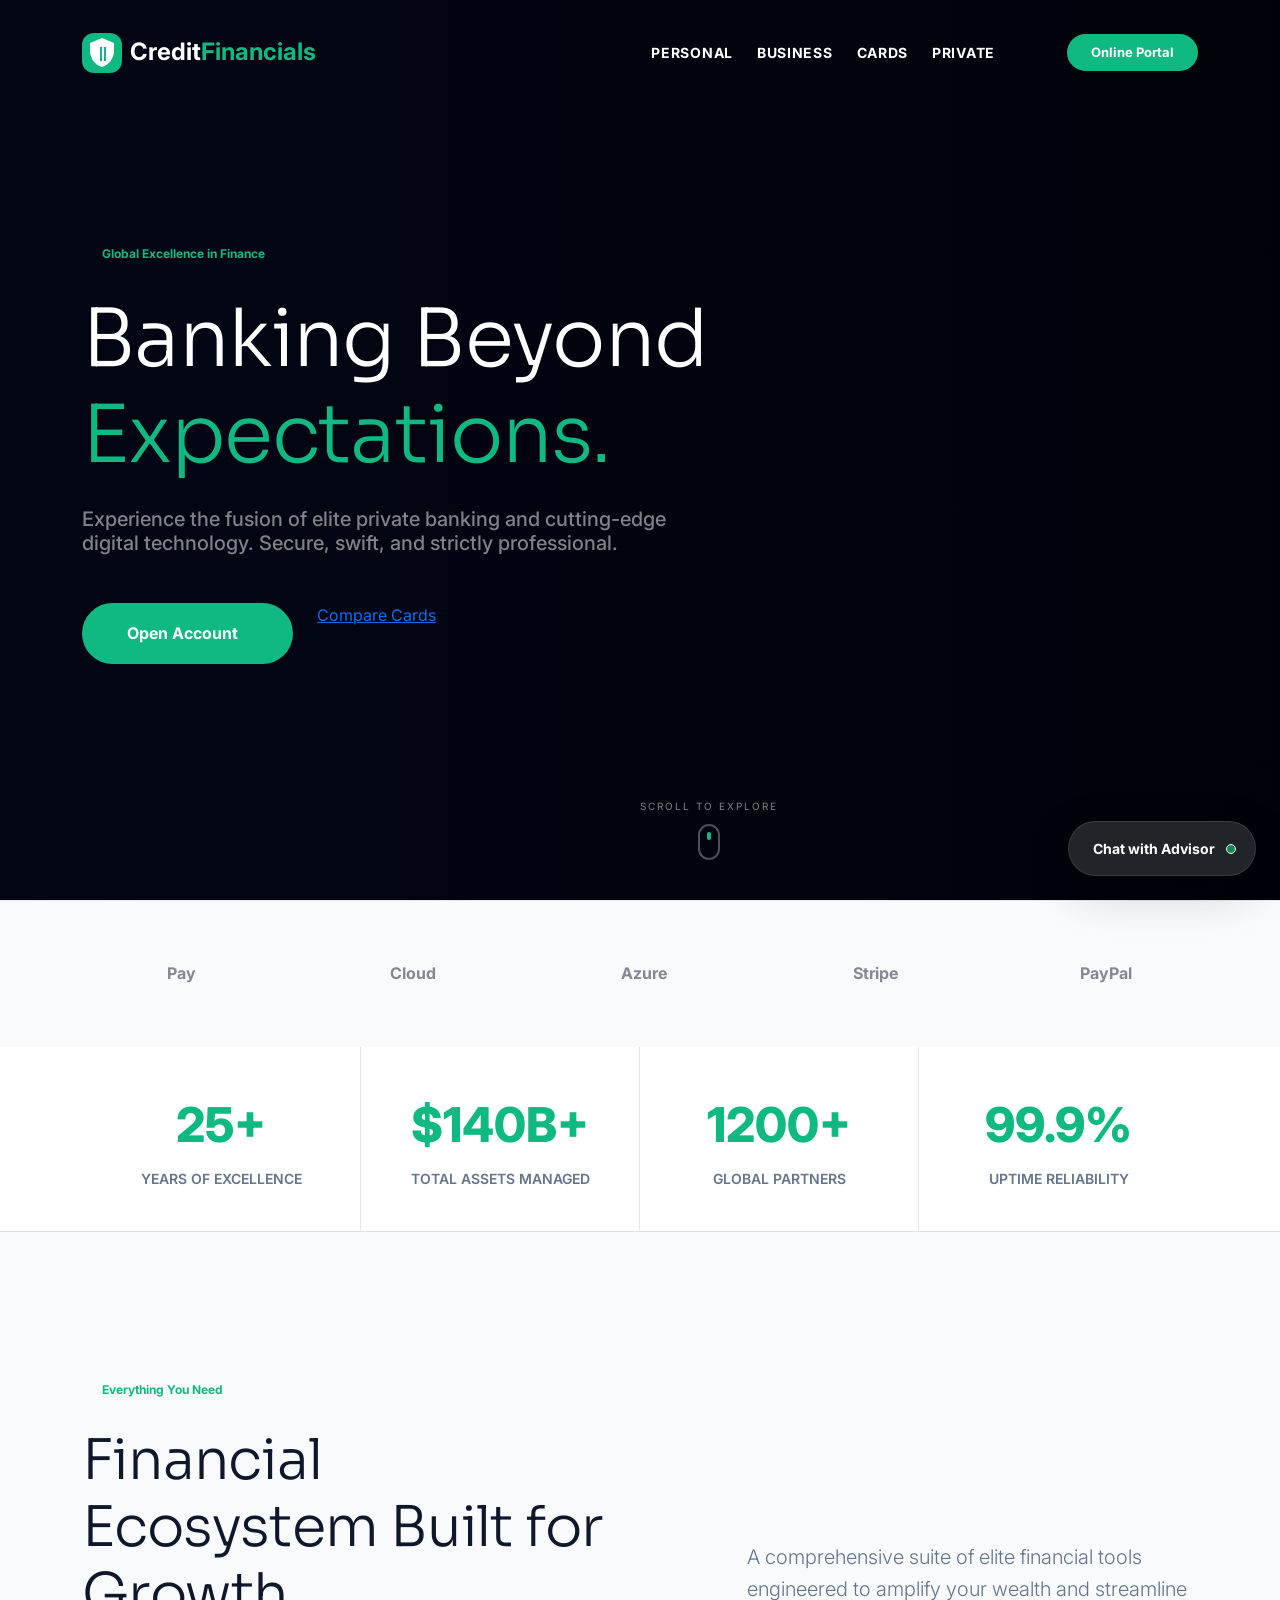
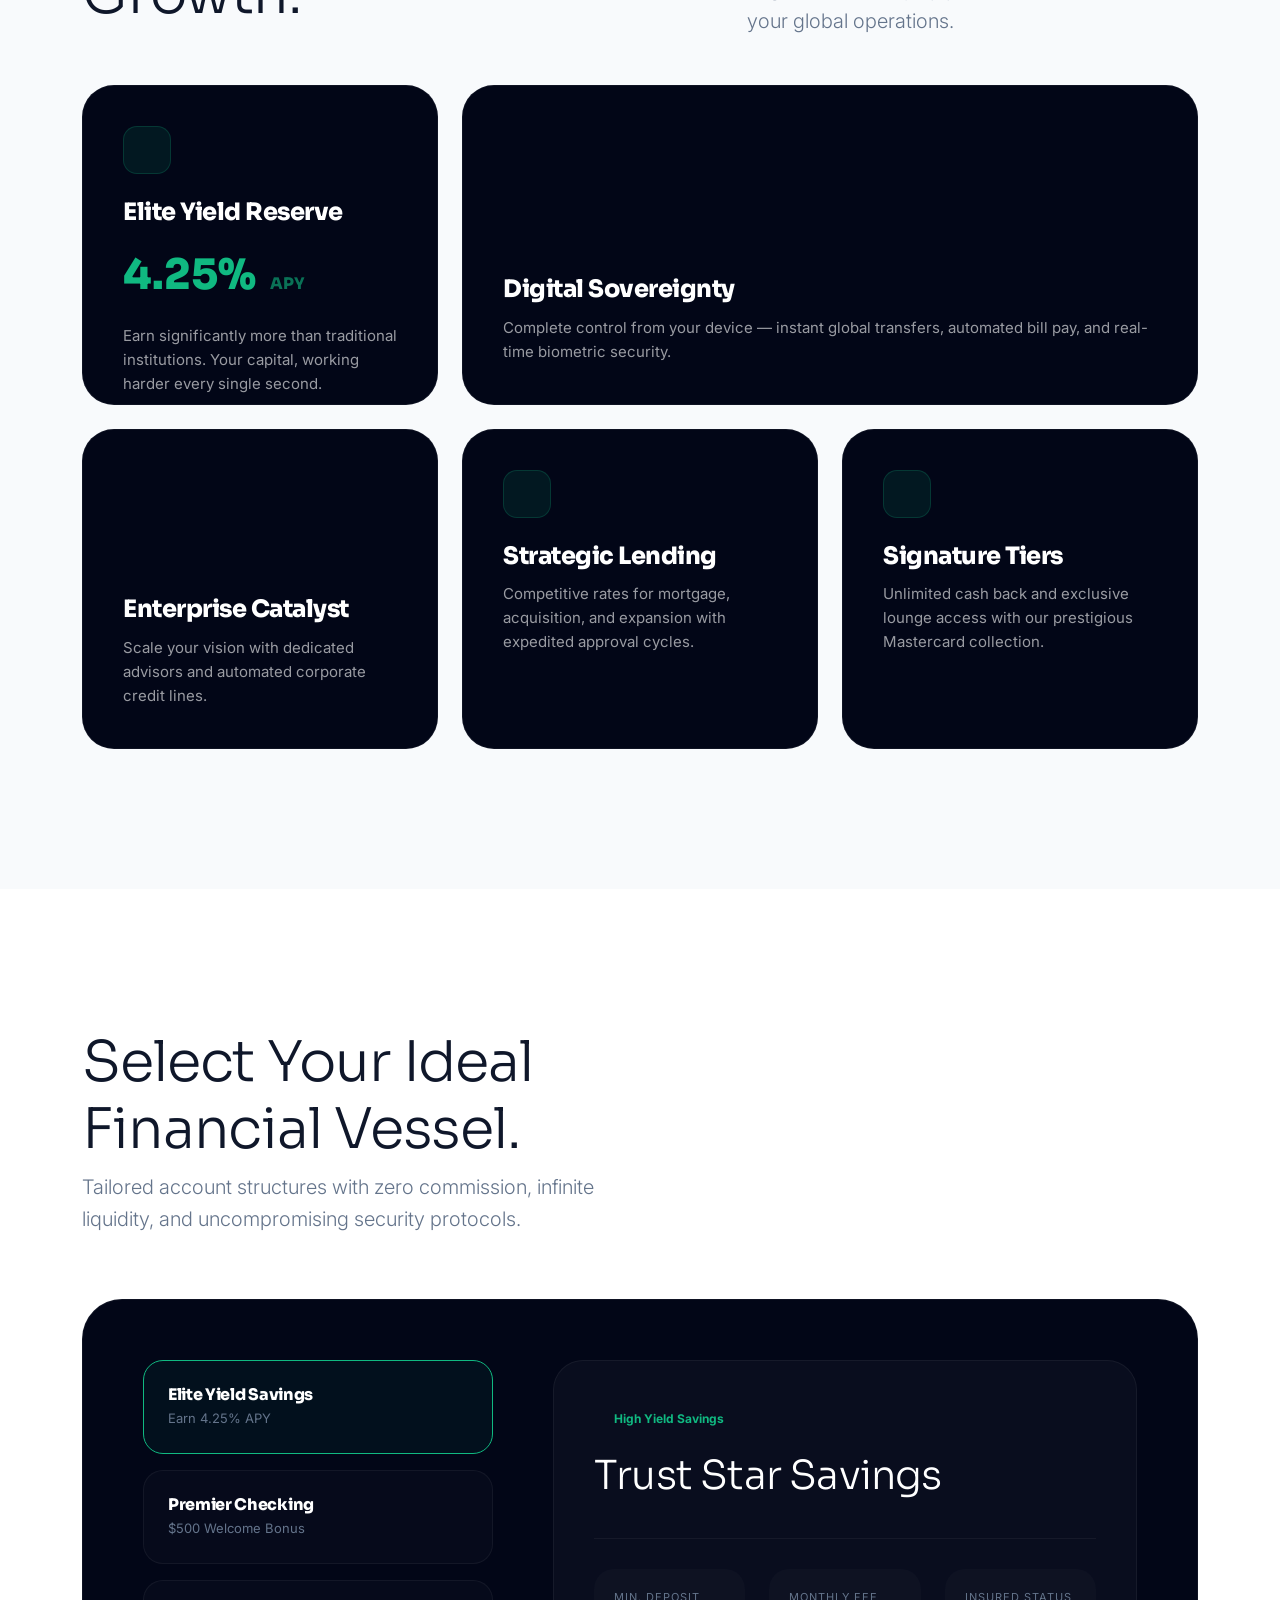
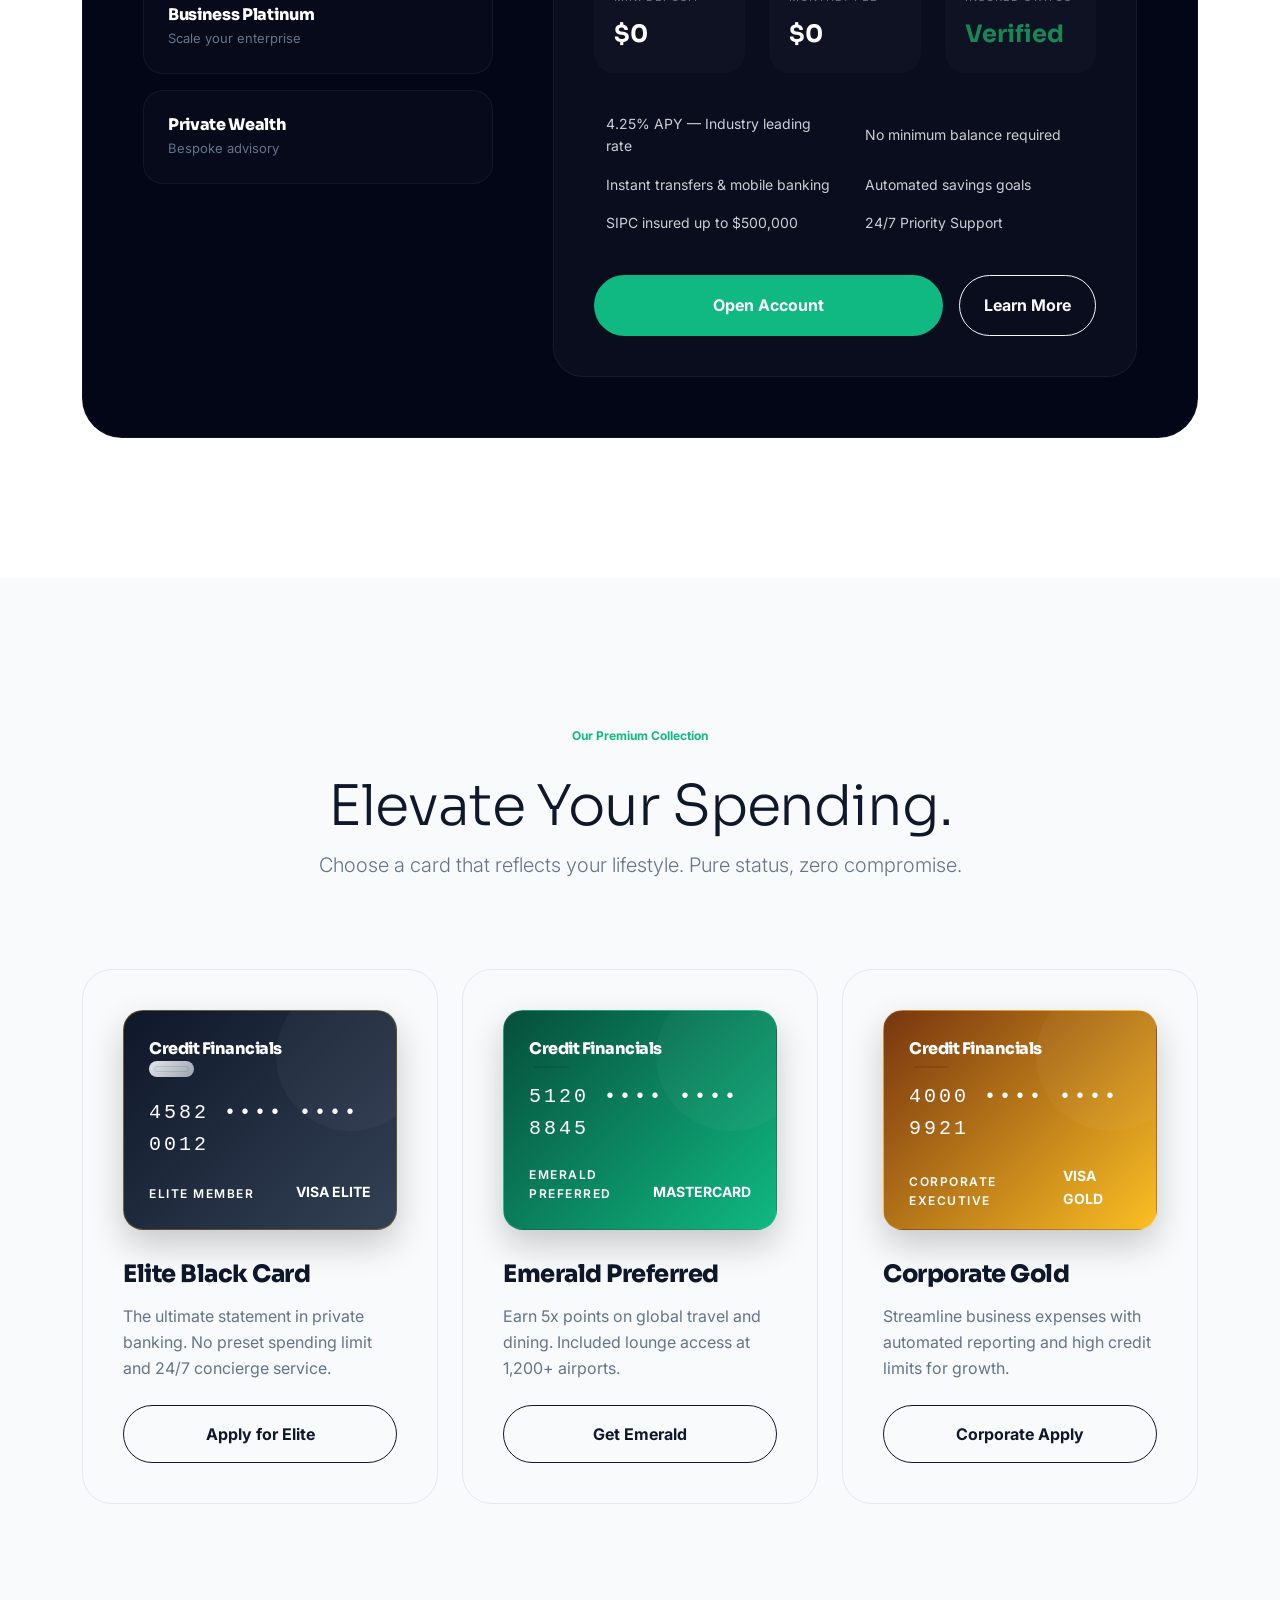
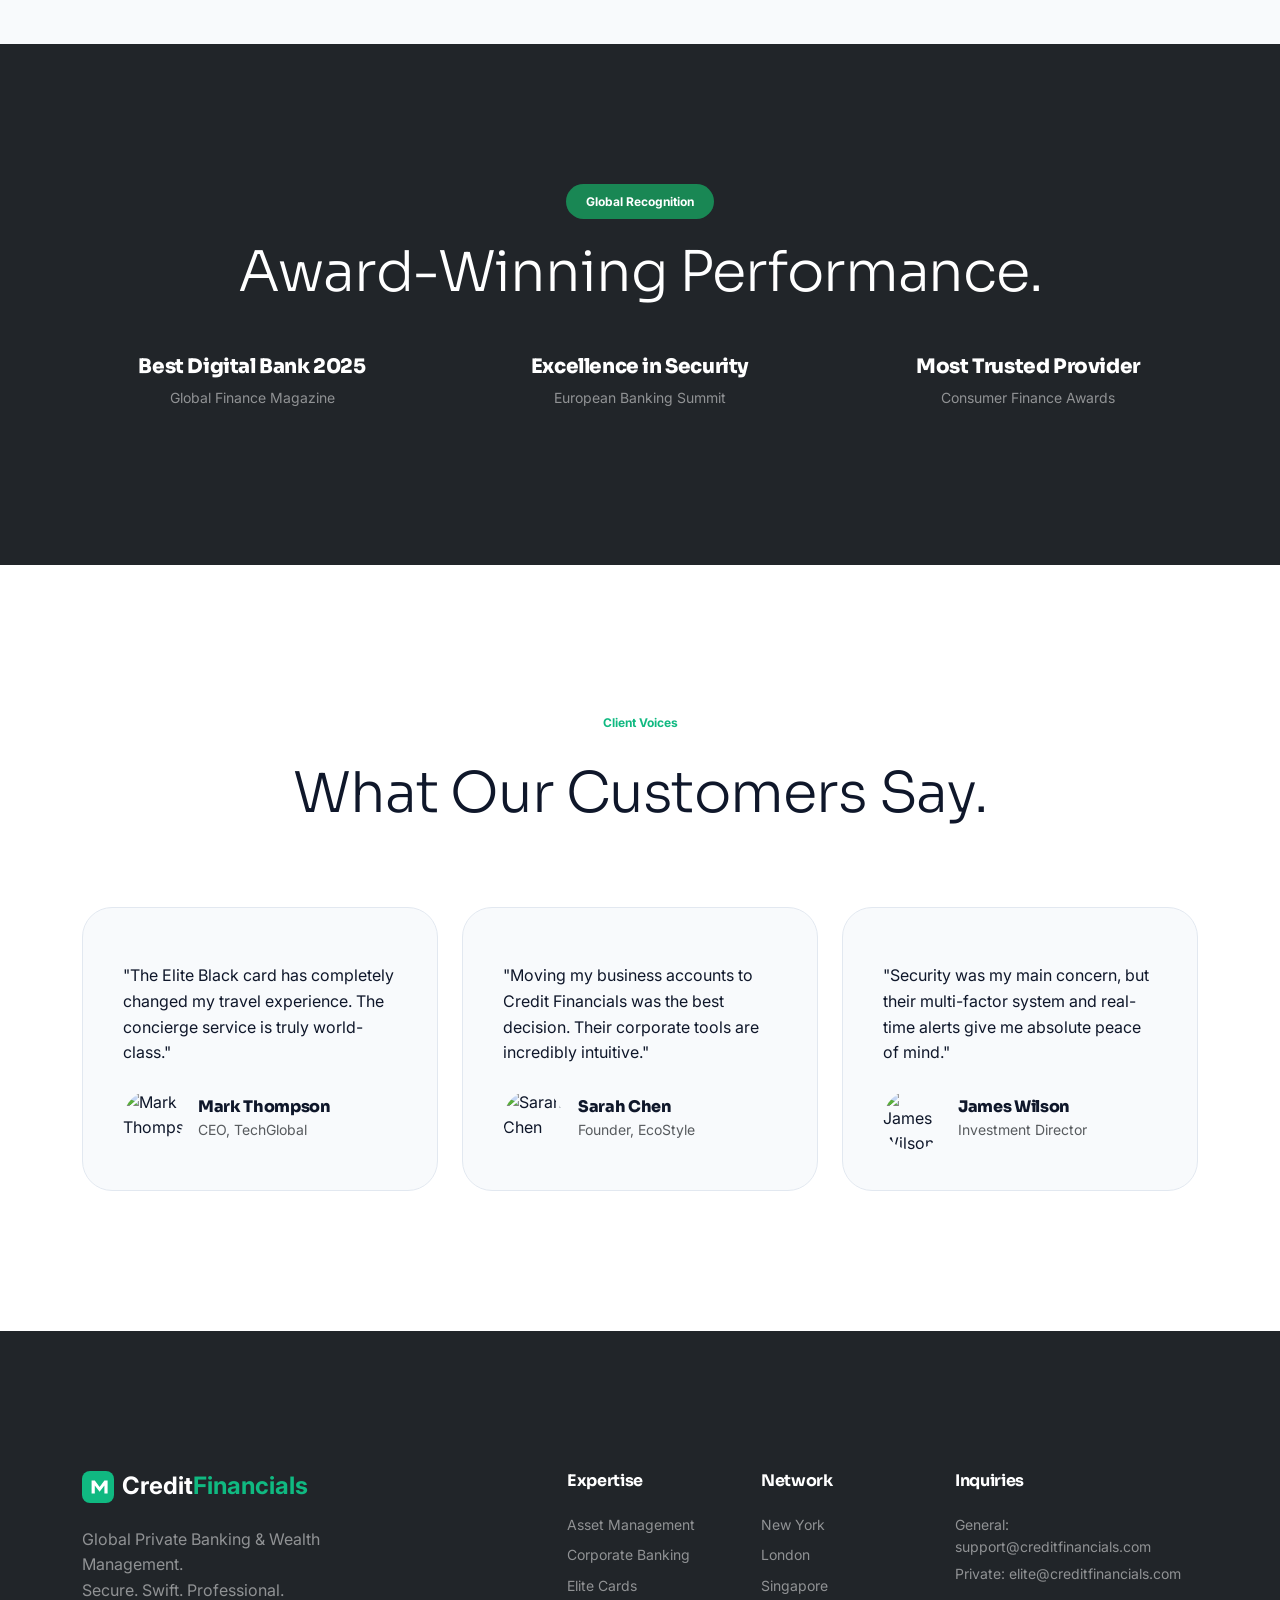
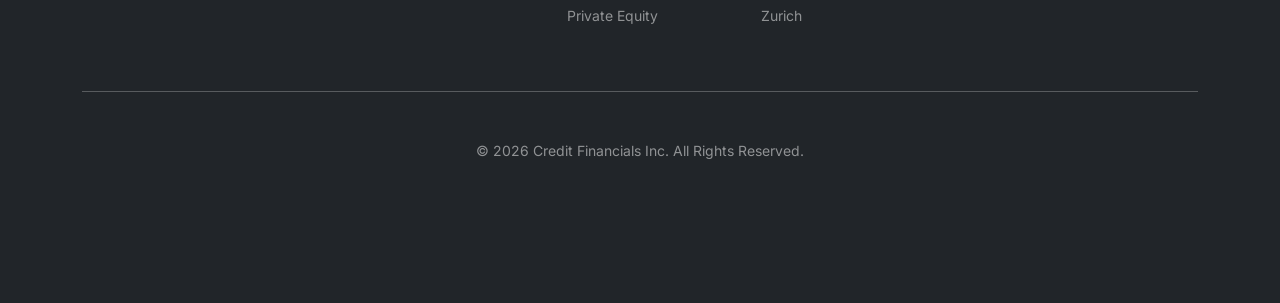
==== index.html @ 0df4f0b5 "Fix dark mode UI issues and update Firebase configuration" ====
<!DOCTYPE html>
<html lang="en">
<head>
  <meta charset="utf-8">
  <title>Credit Financials — Premium Global Banking</title>
  <meta name="viewport" content="width=device-width, initial-scale=1.0, maximum-scale=1.0, user-scalable=0">
  <link rel="icon" href="https://cdn-icons-png.flaticon.com/512/2830/2830284.png" type="image/x-icon">
  
  <!-- Modern Prestigious Fonts -->
  <link href="https://fonts.googleapis.com/css2?family=Inter:wght@300;400;500;600;700;800&family=Sora:wght@400;600;700;800&display=swap" rel="stylesheet">

  <link href="https://cdn.jsdelivr.net/npm/bootstrap@5.3.3/dist/css/bootstrap.min.css" rel="stylesheet">
  <link href="https://cdnjs.cloudflare.com/ajax/libs/animate.css/4.1.1/animate.min.css" rel="stylesheet">
  <link href="https://cdnjs.cloudflare.com/ajax/libs/bootstrap-icons/1.11.3/font/bootstrap-icons.min.css" rel="stylesheet"/>

  <style>
    :root {
      --nb-primary: #0f172a;
      --nb-accent: #10b981;
      --nb-accent-dark: #059669;
      --nb-gold: #fbbf24;
      --nb-bg: #ffffff;
      --nb-card: #f8fafc;
      --nb-text: #0f172a;
      --nb-muted: #64748b;
      --nb-border: #e2e8f0;
      --glass: rgba(255, 255, 255, 0.9);
      --font-main: 'Inter', sans-serif;
      --font-heading: 'Sora', sans-serif;
    }

    [data-theme="dark"] {
      --nb-bg: #020617;
      --nb-card: #0f172a;
      --nb-text: #f1f5f9;
      --nb-muted: #94a3b8;
      --nb-border: rgba(255,255,255,.08);
      --glass: rgba(15, 23, 42, 0.9);
    }

    body { 
      font-family: var(--font-main); 
      background: var(--nb-bg); 
      color: var(--nb-text); 
      margin: 0;
      overflow-x: hidden;
      line-height: 1.6;
    }

    h1, h2, h3, h4, h5, h6 { 
      font-family: var(--font-heading); 
      font-weight: 800;
      letter-spacing: -0.02em;
    }

    /* Mega Menu Navigation */
    .main-header { 
      position: absolute; 
      top: 0; left: 0; right: 0; 
      z-index: 1000; 
      padding: 30px 0; 
      transition: all 0.4s cubic-bezier(0.4, 0, 0.2, 1); 
    }
    .main-header.scrolled { 
      position: fixed; 
      background: var(--glass); 
      backdrop-filter: blur(20px); 
      border-bottom: 1px solid var(--nb-border); 
      padding: 15px 0;
      box-shadow: 0 10px 30px rgba(0,0,0,0.05);
    }

    .nav-item-wrapper { position: relative; padding: 10px 0; }
    .nav-link-custom { 
      font-weight: 700; 
      color: #fff; 
      text-decoration: none; 
      font-size: 14px; 
      text-transform: uppercase; 
      letter-spacing: 0.05em;
      transition: 0.3s;
    }
    .scrolled .nav-link-custom { color: var(--nb-text); }
    
    .nav-preview {
      position: absolute;
      top: 100%;
      left: 50%;
      transform: translateX(-50%) translateY(20px);
      width: 320px;
      background: var(--nb-card);
      border: 1px solid var(--nb-border);
      border-radius: 20px;
      padding: 25px;
      opacity: 0;
      visibility: hidden;
      transition: 0.4s cubic-bezier(0.4, 0, 0.2, 1);
      box-shadow: 0 20px 40px rgba(0,0,0,0.1);
      z-index: 1001;
    }
    .nav-item-wrapper:hover .nav-preview {
      opacity: 1;
      visibility: visible;
      transform: translateX(-50%) translateY(0);
    }
    .nav-preview h6 { color: var(--nb-accent); font-size: 12px; margin-bottom: 10px; }
    .nav-preview p { font-size: 13px; color: var(--nb-muted); margin: 0; }
    
    .nav-preview-item { display: flex; gap: 15px; margin-top: 15px; padding-top: 15px; border-top: 1px solid var(--nb-border); }
    .nav-preview-icon { width: 40px; height: 40px; background: var(--nb-light-accent); border-radius: 10px; display: grid; place-items: center; color: var(--nb-accent); }

    /* Branded CSS Credit Cards */
    .nb-credit-card {
      width: 100%;
      height: 220px;
      border-radius: 20px;
      padding: 25px;
      position: relative;
      color: #fff;
      margin-bottom: 30px;
      transition: 0.6s cubic-bezier(0.2, 0.8, 0.2, 1);
      box-shadow: 0 15px 35px rgba(0,0,0,0.2);
      cursor: pointer;
      overflow: hidden;
      display: flex;
      flex-direction: column;
      justify-content: space-between;
      perspective: 1000px;
    }
    .nb-credit-card:hover { transform: translateY(-10px) rotateX(5deg) rotateY(5deg); }
    
    .card-elite { background: linear-gradient(135deg, #0f172a 0%, #334155 100%); border: 1px solid rgba(251, 191, 36, 0.3); }
    .card-emerald { background: linear-gradient(135deg, #064e3b 0%, #10b981 100%); border: 1px solid rgba(255,255,255,0.1); }
    .card-gold { background: linear-gradient(135deg, #78350f 0%, #fbbf24 100%); border: 1px solid rgba(255,255,255,0.1); }
    
    .card-chip { width: 45px; height: 35px; background: linear-gradient(135deg, #e5e7eb, #9ca3af); border-radius: 8px; position: relative; }
    .card-chip::after { content: ''; position: absolute; inset: 5px; border: 1px solid rgba(0,0,0,0.1); border-radius: 4px; }
    .card-brand { font-family: var(--font-heading); font-weight: 800; font-size: 16px; letter-spacing: -0.5px; }
    .card-number { font-family: 'JetBrains Mono', monospace; font-size: 20px; letter-spacing: 3px; margin: 20px 0; }
    .card-footer { display: flex; justify-content: space-between; align-items: flex-end; }
    .card-holder-name { font-size: 12px; text-transform: uppercase; letter-spacing: 1.5px; font-weight: 600; }
    
    .card-logo-overlay { position: absolute; top: -30px; right: -30px; width: 150px; height: 150px; background: rgba(255,255,255,0.03); border-radius: 50%; }

    /* Trust Bar */
    .trust-bar { padding: 60px 0; background: var(--nb-card); border-top: 1px solid var(--nb-border); }
    .trust-logo-grid { display: grid; grid-template-columns: repeat(auto-fit, minmax(150px, 1fr)); gap: 40px; align-items: center; justify-items: center; opacity: 0.5; }
    .trust-logo-grid i { font-size: 32px; color: var(--nb-muted); }

    /* New Hero Section */
    .hero-engine {
      position: relative;
      height: 100vh;
      display: flex;
      align-items: center;
      overflow: hidden;
      background: #000;
    }
    .hero-bg-image {
      position: absolute;
      inset: 0;
      background-size: cover;
      background-position: center;
      opacity: 0.6;
      transition: 1.5s ease;
      transform: scale(1.1);
    }
    .active .hero-bg-image { transform: scale(1); }
    .hero-overlay {
      position: absolute;
      inset: 0;
      background: linear-gradient(to right, rgba(2,6,23,0.9) 0%, rgba(2,6,23,0.4) 100%);
    }

    /* Buttons */
    .btn-premium {
      background: var(--nb-accent);
      color: #fff !important;
      padding: 18px 45px;
      border-radius: 100px;
      font-weight: 700;
      text-decoration: none;
      display: inline-flex;
      align-items: center;
      gap: 10px;
      transition: 0.4s;
      border: none;
    }
    .btn-premium:hover {
      background: var(--nb-accent-dark);
      transform: translateY(-3px);
      box-shadow: 0 15px 30px rgba(16, 185, 129, 0.3);
    }

    /* Cards Section */
    .card-product {
      background: var(--nb-card);
      border: 1px solid var(--nb-border);
      border-radius: 30px;
      padding: 40px;
      transition: 0.4s;
      position: relative;
      overflow: hidden;
    }
    .card-product:hover {
      background: var(--nb-bg);
      border-color: var(--nb-accent);
      transform: translateY(-10px);
    }
    .card-img-float {
      width: 100%;
      height: 200px;
      object-fit: contain;
      margin-bottom: 30px;
      filter: drop-shadow(0 20px 30px rgba(0,0,0,0.1));
    }

    /* Stats Grid */
    .stat-box {
      padding: 40px;
      border-right: 1px solid var(--nb-border);
      text-align: center;
    }
    .stat-box:last-child { border: none; }
    .stat-val { font-size: 48px; font-weight: 800; color: var(--nb-accent); margin-bottom: 5px; }
    .stat-label { font-size: 14px; color: var(--nb-muted); font-weight: 600; text-transform: uppercase; }

    /* Testimonials */
    .testimonial-card {
      background: var(--nb-card);
      padding: 40px;
      border-radius: 30px;
      border: 1px solid var(--nb-border);
    }
    .client-img {
      width: 60px;
      height: 60px;
      border-radius: 50%;
      object-fit: cover;
      margin-right: 15px;
    }
    .star-rating { color: var(--nb-gold); margin-bottom: 15px; }

    /* New Services Grid (Screenshot 1 & 2) */
    .services-grid {
      display: grid;
      grid-template-columns: repeat(12, 1fr);
      grid-template-rows: repeat(2, 320px);
      gap: 24px;
    }
    .service-card {
      background: #020617;
      border-radius: 32px;
      padding: 40px;
      position: relative;
      overflow: hidden;
      color: #fff;
      border: 1px solid rgba(255,255,255,0.05);
      transition: 0.5s cubic-bezier(0.2, 0.8, 0.2, 1);
    }
    .service-card:hover { transform: translateY(-8px); border-color: var(--nb-accent); }
    .service-card.large-img {
      background-size: cover;
      background-position: center;
    }
    .service-card.large-img .card-overlay {
      position: absolute;
      inset: 0;
      background: linear-gradient(to top, rgba(2,6,23,0.95) 0%, rgba(2,6,23,0.2) 100%);
    }
    .service-card.large-img .card-content { position: relative; z-index: 2; height: 100%; display: flex; flex-direction: column; justify-content: flex-end; }
    
    .service-icon-box {
      width: 48px;
      height: 48px;
      background: rgba(16, 185, 129, 0.1);
      border-radius: 14px;
      display: grid;
      place-items: center;
      color: var(--nb-accent);
      margin-bottom: 24px;
      border: 1px solid rgba(16, 185, 129, 0.2);
    }
    .service-card h3 { font-size: 24px; margin-bottom: 12px; color: #fff; }
    .service-card p { font-size: 15px; color: rgba(255,255,255,0.6); margin: 0; }
    .yield-badge { font-size: 42px; font-weight: 800; color: var(--nb-accent); font-family: var(--font-heading); margin: 15px 0; display: block; }
    .yield-badge span { font-size: 16px; opacity: 0.6; margin-left: 5px; }

    /* Account Selector (Screenshot 3) */
    .account-selector-wrap {
      background: #020617;
      border-radius: 40px;
      padding: 60px;
      color: #fff;
      display: grid;
      grid-template-columns: 350px 1fr;
      gap: 60px;
      border: 1px solid rgba(255,255,255,0.05);
    }
    .account-type-list { display: flex; flex-direction: column; gap: 16px; }
    .account-type-btn {
      background: rgba(255,255,255,0.02);
      border: 1px solid rgba(255,255,255,0.05);
      border-radius: 20px;
      padding: 24px;
      text-align: left;
      transition: 0.3s;
      cursor: pointer;
      display: flex;
      align-items: center;
      justify-content: space-between;
    }
    .account-type-btn:hover { background: rgba(255,255,255,0.05); border-color: rgba(255,255,255,0.1); }
    .account-type-btn.active { background: rgba(16, 185, 129, 0.05); border-color: var(--nb-accent); }
    .account-type-btn .btn-info h5 { font-size: 16px; margin: 0; color: #fff; }
    .account-type-btn .btn-info p { font-size: 13px; color: var(--nb-muted); margin: 4px 0 0; }
    .account-type-btn i { color: var(--nb-accent); opacity: 0; transition: 0.3s; }
    .account-type-btn.active i { opacity: 1; transform: translateX(5px); }

    .account-detail-card {
      background: rgba(255,255,255,0.03);
      border-radius: 30px;
      padding: 40px;
      border: 1px solid rgba(255,255,255,0.05);
    }
    .detail-header { border-bottom: 1px solid rgba(255,255,255,0.05); padding-bottom: 30px; margin-bottom: 30px; }
    .detail-stats { display: grid; grid-template-columns: repeat(3, 1fr); gap: 24px; margin-bottom: 40px; }
    .stat-item { padding: 20px; background: rgba(255,255,255,0.02); border-radius: 20px; }
    .stat-item label { font-size: 11px; text-transform: uppercase; letter-spacing: 1px; color: var(--nb-muted); display: block; margin-bottom: 8px; }
    .stat-item .val { font-size: 24px; font-weight: 700; color: #fff; font-family: var(--font-heading); }
    
    .benefit-list { display: grid; grid-template-columns: 1fr 1fr; gap: 16px; margin-bottom: 40px; }
    .benefit-item { display: flex; align-items: center; gap: 12px; font-size: 14px; color: rgba(255,255,255,0.8); }
    .benefit-item i { color: var(--nb-accent); }

    @media (max-width: 1200px) {
      .services-grid { grid-template-columns: repeat(2, 1fr); grid-template-rows: auto; }
      .account-selector-wrap { grid-template-columns: 1fr; gap: 40px; padding: 40px; }
    }
    @media (max-width: 768px) {
      .services-grid { grid-template-columns: 1fr; }
      .benefit-list { grid-template-columns: 1fr; }
    }

    /* Sections */
    .section-padding { padding: 140px 0; }
    .badge-premium {
      background: var(--nb-light-accent);
      color: var(--nb-accent);
      padding: 8px 20px;
      border-radius: 100px;
      font-weight: 700;
      font-size: 12px;
      display: inline-block;
      margin-bottom: 20px;
    }

    /* Scroll Indicator */
    .scroll-indicator {
      position: absolute;
      bottom: 40px;
      left: 50%;
      transform: translateX(-50%);
      display: flex;
      flex-direction: column;
      align-items: center;
      gap: 10px;
      color: rgba(255,255,255,0.5);
      font-size: 10px;
      text-transform: uppercase;
      letter-spacing: 2px;
      z-index: 10;
    }
    .scroll-mouse {
      width: 22px;
      height: 36px;
      border: 2px solid rgba(255,255,255,0.3);
      border-radius: 15px;
      position: relative;
    }
    .scroll-mouse::after {
      content: '';
      position: absolute;
      top: 6px;
      left: 50%;
      transform: translateX(-50%);
      width: 4px;
      height: 8px;
      background: var(--nb-accent);
      border-radius: 2px;
      animation: scroll-wheel 1.5s infinite;
    }
    @keyframes scroll-wheel { 0% { opacity: 1; transform: translateX(-50%) translateY(0); } 100% { opacity: 0; transform: translateX(-50%) translateY(10px); } }

    .loader-wrap { 
      position: fixed; inset: 0; background: #020617; z-index: 10000; 
      display: flex; align-items: center; justify-content: center; 
    }
  </style>
</head>
<body>

  <div class="loader-wrap" id="loader">
    <div class="text-center">
      <div class="spinner-grow text-success" role="status"></div>
      <div class="mt-3 text-white fw-bold tracking-widest">CREDIT FINANCIALS</div>
    </div>
  </div>

  <header class="main-header" id="header">
    <div class="container d-flex align-items-center justify-content-between">
      <a href="index.html" class="d-flex align-items-center gap-2 text-decoration-none">
        <svg width="40" height="40" viewBox="0 0 40 40">
          <rect width="40" height="40" rx="12" fill="#10b981"/>
          <path d="M20 5L8 10V18C8 25.4 13.1 32.2 20 34C26.9 32.2 32 25.4 32 18V10L20 5ZM20 28H18V14H20V28ZM24 28H22V14H24V28Z" fill="white"/>
        </svg>
        <span class="h4 mb-0 fw-bolder text-white brand-text">Credit<span style="color:#10b981;">Financials</span></span>
      </a>
      
      <nav class="d-none d-lg-flex align-items-center gap-4">
        <div class="nav-item-wrapper">
          <a href="#" class="nav-link-custom">Personal</a>
          <div class="nav-preview">
            <div class="d-flex align-items-center gap-2 mb-3">
              <i class="bi bi-person-check text-success fs-5"></i>
              <h6 class="mb-0 fw-bold">Personal Banking</h6>
            </div>
            <p class="mb-3">Tailored accounts, flexible savings, and intuitive wealth management for your daily life.</p>
            <div class="nav-preview-item">
              <div class="nav-preview-icon"><i class="bi bi-wallet2"></i></div>
              <div>
                <div class="fw-bold small">Checking & Savings</div>
                <div class="text-muted" style="font-size: 11px;">High-yield interest accounts</div>
              </div>
            </div>
          </div>
        </div>
        <div class="nav-item-wrapper">
          <a href="#" class="nav-link-custom">Business</a>
          <div class="nav-preview">
            <div class="d-flex align-items-center gap-2 mb-3">
              <i class="bi bi-briefcase text-success fs-5"></i>
              <h6 class="mb-0 fw-bold">Business Solutions</h6>
            </div>
            <p class="mb-3">Empowering enterprises with smart credit lines, payroll tools, and global trade finance.</p>
            <div class="nav-preview-item">
              <div class="nav-preview-icon"><i class="bi bi-graph-up-arrow"></i></div>
              <div>
                <div class="fw-bold small">Corporate Credit</div>
                <div class="text-muted" style="font-size: 11px;">Lines up to $2M USD</div>
              </div>
            </div>
          </div>
        </div>
        <div class="nav-item-wrapper">
          <a href="#" class="nav-link-custom">Cards</a>
          <div class="nav-preview">
            <div class="d-flex align-items-center gap-2 mb-3">
              <i class="bi bi-credit-card-2-front text-success fs-5"></i>
              <h6 class="mb-0 fw-bold">Premium Cards</h6>
            </div>
            <p class="mb-3">Unlock exclusive rewards, global lounge access, and zero-fee international spending.</p>
            <div class="nav-preview-item">
              <div class="nav-preview-icon"><i class="bi bi-stars"></i></div>
              <div>
                <div class="fw-bold small">Elite Rewards</div>
                <div class="text-muted" style="font-size: 11px;">Earn 5x points on travel</div>
              </div>
            </div>
          </div>
        </div>
        <div class="nav-item-wrapper">
          <a href="#" class="nav-link-custom">Private</a>
          <div class="nav-preview">
            <div class="d-flex align-items-center gap-2 mb-3">
              <i class="bi bi-gem text-success fs-5"></i>
              <h6 class="mb-0 fw-bold">Private Wealth</h6>
            </div>
            <p class="mb-3">Bespoke advisory and elite financial services for high-net-worth individuals.</p>
            <div class="nav-preview-item">
              <div class="nav-preview-icon"><i class="bi bi-shield-lock"></i></div>
              <div>
                <div class="fw-bold small">Asset Protection</div>
                <div class="text-muted" style="font-size: 11px;">Secure offshore vaults</div>
              </div>
            </div>
          </div>
        </div>
        <button class="btn border-0 p-2 me-2" onclick="toggleTheme()" id="theme-toggle">
          <i class="bi bi-moon-stars-fill text-white fs-5" id="theme-icon"></i>
        </button>
        <a href="app.html" class="btn-premium py-2 px-4" style="font-size: 13px;">Online Portal</a>
      </nav>
    </div>
  </header>

  <section class="hero-engine">
    <div class="hero-bg-image" style="background-image: url('https://images.unsplash.com/photo-1486406146926-c627a92ad1ab?auto=format&fit=crop&q=80&w=2000')"></div>
    <div class="hero-overlay"></div>
    <div class="container position-relative z-3">
      <div class="row">
        <div class="col-lg-8">
          <span class="badge-premium animate__animated animate__fadeInDown">Global Excellence in Finance</span>
          <h1 class="display-1 text-white mb-4 animate__animated animate__fadeInUp">Banking Beyond <br><span style="color: #10b981;">Expectations.</span></h1>
          <p class="h5 text-white-50 mb-5 max-w-2xl animate__animated animate__fadeInUp" style="max-width: 600px;">Experience the fusion of elite private banking and cutting-edge digital technology. Secure, swift, and strictly professional.</p>
          <div class="d-flex gap-4 animate__animated animate__fadeInUp">
            <a href="app.html?view=register" class="btn-premium">Open Account <i class="bi bi-arrow-right"></i></a>
            <a href="#cards" class="btn-outline-white">Compare Cards</a>
          </div>
        </div>
      </div>
    </div>
    <div class="scroll-indicator">
      <span>Scroll to explore</span>
      <div class="scroll-mouse"></div>
    </div>
  </section>

  <!-- TRUST BAR SECTION -->
  <section class="trust-bar">
    <div class="container">
      <div class="trust-logo-grid">
        <div class="d-flex align-items-center gap-2"><i class="bi bi-apple"></i> <span class="fw-bold">Pay</span></div>
        <div class="d-flex align-items-center gap-2"><i class="bi bi-google"></i> <span class="fw-bold">Cloud</span></div>
        <div class="d-flex align-items-center gap-2"><i class="bi bi-microsoft"></i> <span class="fw-bold">Azure</span></div>
        <div class="d-flex align-items-center gap-2"><i class="bi bi-stripe"></i> <span class="fw-bold">Stripe</span></div>
        <div class="d-flex align-items-center gap-2"><i class="bi bi-paypal"></i> <span class="fw-bold">PayPal</span></div>
      </div>
    </div>
  </section>

  <!-- STATISTICS SECTION -->
  <section class="border-bottom" style="background: var(--nb-bg);">
    <div class="container">
      <div class="row g-0">
        <div class="col-md-3 stat-box">
          <div class="stat-val">25+</div>
          <div class="stat-label">Years of Excellence</div>
        </div>
        <div class="col-md-3 stat-box">
          <div class="stat-val">$140B+</div>
          <div class="stat-label">Total Assets Managed</div>
        </div>
        <div class="col-md-3 stat-box">
          <div class="stat-val">1200+</div>
          <div class="stat-label">Global Partners</div>
        </div>
        <div class="col-md-3 stat-box">
          <div class="stat-val">99.9%</div>
          <div class="stat-label">Uptime Reliability</div>
        </div>
      </div>
    </div>
  </section>

  <!-- SERVICES GRID SECTION (Screenshot 1 & 2) -->
  <section class="section-padding" style="background: var(--nb-card);">
    <div class="container">
      <div class="row mb-5 align-items-end">
        <div class="col-lg-6">
          <span class="badge-premium">Everything You Need</span>
          <h2 class="display-4">Financial Ecosystem Built for Growth.</h2>
        </div>
        <div class="col-lg-5 offset-lg-1">
          <p class="lead mb-0" style="color: var(--nb-muted);">A comprehensive suite of elite financial tools engineered to amplify your wealth and streamline your global operations.</p>
        </div>
      </div>

      <div class="services-grid">
        <!-- High Yield Savings (Top Left) -->
        <div class="service-card" style="grid-column: span 4;">
          <div class="service-icon-box"><i class="bi bi-piggy-bank"></i></div>
          <h3>Elite Yield Reserve</h3>
          <span class="yield-badge">4.25% <span>APY</span></span>
          <p>Earn significantly more than traditional institutions. Your capital, working harder every single second.</p>
        </div>

        <!-- Online Banking (Top Right) -->
        <div class="service-card large-img" style="grid-column: span 8; background-image: url('https://images.unsplash.com/photo-1563986768609-322da13575f3?auto=format&fit=crop&q=80&w=1200');">
          <div class="card-overlay"></div>
          <div class="card-content">
            <h3>Digital Sovereignty</h3>
            <p>Complete control from your device — instant global transfers, automated bill pay, and real-time biometric security.</p>
          </div>
        </div>

        <!-- Business Banking (Bottom Left) -->
        <div class="service-card large-img" style="grid-column: span 4; background-image: url('https://images.unsplash.com/photo-1454165833767-13143895960b?auto=format&fit=crop&q=80&w=800');">
          <div class="card-overlay"></div>
          <div class="card-content">
            <h3>Enterprise Catalyst</h3>
            <p>Scale your vision with dedicated advisors and automated corporate credit lines.</p>
          </div>
        </div>

        <!-- Lending (Bottom Middle) -->
        <div class="service-card" style="grid-column: span 4;">
          <div class="service-icon-box"><i class="bi bi-house-door"></i></div>
          <h3>Strategic Lending</h3>
          <p>Competitive rates for mortgage, acquisition, and expansion with expedited approval cycles.</p>
        </div>

        <!-- Cards (Bottom Right) -->
        <div class="service-card" style="grid-column: span 4;">
          <div class="service-icon-box"><i class="bi bi-credit-card"></i></div>
          <h3>Signature Tiers</h3>
          <p>Unlimited cash back and exclusive lounge access with our prestigious Mastercard collection.</p>
        </div>
      </div>
    </div>
  </section>

  <!-- ACCOUNT SELECTOR SECTION (Screenshot 3) -->
  <section class="section-padding" style="background: var(--nb-bg);">
    <div class="container">
      <div class="row mb-5">
        <div class="col-lg-6">
          <h2 class="display-4">Select Your Ideal Financial Vessel.</h2>
          <p class="lead" style="color: var(--nb-muted);">Tailored account structures with zero commission, infinite liquidity, and uncompromising security protocols.</p>
        </div>
      </div>

      <div class="account-selector-wrap">
        <div class="account-type-list">
          <div class="account-type-btn active" onclick="switchAccount(this, 'savings')">
            <div class="btn-info">
              <h5>Elite Yield Savings</h5>
              <p>Earn 4.25% APY</p>
            </div>
            <i class="bi bi-chevron-right"></i>
          </div>
          <div class="account-type-btn" onclick="switchAccount(this, 'checking')">
            <div class="btn-info">
              <h5>Premier Checking</h5>
              <p>$500 Welcome Bonus</p>
            </div>
            <i class="bi bi-chevron-right"></i>
          </div>
          <div class="account-type-btn" onclick="switchAccount(this, 'business')">
            <div class="btn-info">
              <h5>Business Platinum</h5>
              <p>Scale your enterprise</p>
            </div>
            <i class="bi bi-chevron-right"></i>
          </div>
          <div class="account-type-btn" onclick="switchAccount(this, 'private')">
            <div class="btn-info">
              <h5>Private Wealth</h5>
              <p>Bespoke advisory</p>
            </div>
            <i class="bi bi-chevron-right"></i>
          </div>
        </div>

        <div class="account-detail-card" id="account-detail">
          <div class="detail-header">
            <span class="badge-premium mb-3">High Yield Savings</span>
            <h3 class="display-6 text-white">Trust Star Savings</h3>
          </div>
          
          <div class="detail-stats">
            <div class="stat-item">
              <label>Min. Deposit</label>
              <div class="val">$0</div>
            </div>
            <div class="stat-item">
              <label>Monthly Fee</label>
              <div class="val">$0</div>
            </div>
            <div class="stat-item">
              <label>Insured Status</label>
              <div class="val text-success"><i class="bi bi-patch-check-fill"></i> Verified</div>
            </div>
          </div>

          <div class="benefit-list">
            <div class="benefit-item"><i class="bi bi-check-circle-fill"></i> 4.25% APY — Industry leading rate</div>
            <div class="benefit-item"><i class="bi bi-check-circle-fill"></i> No minimum balance required</div>
            <div class="benefit-item"><i class="bi bi-check-circle-fill"></i> Instant transfers & mobile banking</div>
            <div class="benefit-item"><i class="bi bi-check-circle-fill"></i> Automated savings goals</div>
            <div class="benefit-item"><i class="bi bi-check-circle-fill"></i> SIPC insured up to $500,000</div>
            <div class="benefit-item"><i class="bi bi-check-circle-fill"></i> 24/7 Priority Support</div>
          </div>

          <div class="d-flex gap-3">
            <a href="app.html?view=register" class="btn-premium flex-grow-1 justify-content-center">Open Account</a>
            <button class="btn btn-outline-light rounded-pill px-4 py-3 fw-bold">Learn More</button>
          </div>
        </div>
      </div>
    </div>
  </section>

  <!-- CARD APPLICATIONS SECTION -->
  <section id="cards" class="section-padding" style="background: var(--nb-card);">
    <div class="container">
      <div class="text-center mb-5 pb-lg-4">
        <span class="badge-premium">Our Premium Collection</span>
        <h2 class="display-4">Elevate Your Spending.</h2>
        <p class="lead" style="color: var(--nb-muted);">Choose a card that reflects your lifestyle. Pure status, zero compromise.</p>
      </div>
      <div class="row g-4">
        <div class="col-lg-4">
          <div class="card-product">
            <div class="nb-credit-card card-elite">
              <div class="card-logo-overlay"></div>
              <div class="d-flex justify-content-between align-items-start">
                <div class="card-brand">Credit Financials</div>
                <i class="bi bi-wifi fs-4"></i>
              </div>
              <div class="card-chip"></div>
              <div class="card-number">4582 •••• •••• 0012</div>
              <div class="card-footer">
                <div class="card-holder-name">Elite Member</div>
                <div class="small fw-bold">VISA ELITE</div>
              </div>
            </div>
            <h4 class="mb-3">Elite Black Card</h4>
            <p class="mb-4" style="color: var(--nb-muted);">The ultimate statement in private banking. No preset spending limit and 24/7 concierge service.</p>
            <a href="app.html" class="btn btn-outline-dark rounded-pill w-100 fw-bold py-3" style="border-color: var(--nb-text); color: var(--nb-text);">Apply for Elite</a>
          </div>
        </div>
        <div class="col-lg-4">
          <div class="card-product">
            <div class="nb-credit-card card-emerald">
              <div class="card-logo-overlay"></div>
              <div class="d-flex justify-content-between align-items-start">
                <div class="card-brand">Credit Financials</div>
                <i class="bi bi-wifi fs-4"></i>
              </div>
              <div class="card-chip"></div>
              <div class="card-number">5120 •••• •••• 8845</div>
              <div class="card-footer">
                <div class="card-holder-name">Emerald Preferred</div>
                <div class="small fw-bold">MASTERCARD</div>
              </div>
            </div>
            <h4 class="mb-3">Emerald Preferred</h4>
            <p class="mb-4" style="color: var(--nb-muted);">Earn 5x points on global travel and dining. Included lounge access at 1,200+ airports.</p>
            <a href="app.html" class="btn btn-outline-dark rounded-pill w-100 fw-bold py-3" style="border-color: var(--nb-text); color: var(--nb-text);">Get Emerald</a>
          </div>
        </div>
        <div class="col-lg-4">
          <div class="card-product">
            <div class="nb-credit-card card-gold">
              <div class="card-logo-overlay"></div>
              <div class="d-flex justify-content-between align-items-start">
                <div class="card-brand">Credit Financials</div>
                <i class="bi bi-wifi fs-4"></i>
              </div>
              <div class="card-chip"></div>
              <div class="card-number">4000 •••• •••• 9921</div>
              <div class="card-footer">
                <div class="card-holder-name">Corporate Executive</div>
                <div class="small fw-bold">VISA GOLD</div>
              </div>
            </div>
            <h4 class="mb-3">Corporate Gold</h4>
            <p class="mb-4" style="color: var(--nb-muted);">Streamline business expenses with automated reporting and high credit limits for growth.</p>
            <a href="app.html" class="btn btn-outline-dark rounded-pill w-100 fw-bold py-3" style="border-color: var(--nb-text); color: var(--nb-text);">Corporate Apply</a>
          </div>
        </div>
      </div>
    </div>
  </section>

  <!-- AWARDS SECTION -->
  <section class="section-padding bg-dark text-white">
    <div class="container text-center">
      <span class="badge-premium bg-success text-white">Global Recognition</span>
      <h2 class="display-4 text-white mb-5">Award-Winning Performance.</h2>
      <div class="row g-5">
        <div class="col-md-4">
          <i class="bi bi-trophy display-3 text-success mb-3"></i>
          <h5>Best Digital Bank 2025</h5>
          <p class="opacity-50 small">Global Finance Magazine</p>
        </div>
        <div class="col-md-4">
          <i class="bi bi-award display-3 text-success mb-3"></i>
          <h5>Excellence in Security</h5>
          <p class="opacity-50 small">European Banking Summit</p>
        </div>
        <div class="col-md-4">
          <i class="bi bi-shield-check display-3 text-success mb-3"></i>
          <h5>Most Trusted Provider</h5>
          <p class="opacity-50 small">Consumer Finance Awards</p>
        </div>
      </div>
    </div>
  </section>

  <!-- TESTIMONIALS SECTION -->
  <section class="section-padding">
    <div class="container">
      <div class="text-center mb-5 pb-lg-4">
        <span class="badge-premium">Client Voices</span>
        <h2 class="display-4">What Our Customers Say.</h2>
      </div>
      <div class="row g-4">
        <div class="col-lg-4">
          <div class="testimonial-card">
            <div class="star-rating"><i class="bi bi-star-fill"></i><i class="bi bi-star-fill"></i><i class="bi bi-star-fill"></i><i class="bi bi-star-fill"></i><i class="bi bi-star-fill"></i></div>
            <p class="mb-4">"The Elite Black card has completely changed my travel experience. The concierge service is truly world-class."</p>
            <div class="d-flex align-items-center">
              <img src="https://images.unsplash.com/photo-1507003211169-0a1dd7228f2d?auto=format&fit=crop&q=80&w=150" class="client-img" alt="Mark Thompson">
              <div>
                <h6 class="mb-0">Mark Thompson</h6>
                <small class="text-muted">CEO, TechGlobal</small>
              </div>
            </div>
          </div>
        </div>
        <div class="col-lg-4">
          <div class="testimonial-card">
            <div class="star-rating"><i class="bi bi-star-fill"></i><i class="bi bi-star-fill"></i><i class="bi bi-star-fill"></i><i class="bi bi-star-fill"></i><i class="bi bi-star-fill"></i></div>
            <p class="mb-4">"Moving my business accounts to Credit Financials was the best decision. Their corporate tools are incredibly intuitive."</p>
            <div class="d-flex align-items-center">
              <img src="https://images.unsplash.com/photo-1494790108377-be9c29b29330?auto=format&fit=crop&q=80&w=150" class="client-img" alt="Sarah Chen">
              <div>
                <h6 class="mb-0">Sarah Chen</h6>
                <small class="text-muted">Founder, EcoStyle</small>
              </div>
            </div>
          </div>
        </div>
        <div class="col-lg-4">
          <div class="testimonial-card">
            <div class="star-rating"><i class="bi bi-star-fill"></i><i class="bi bi-star-fill"></i><i class="bi bi-star-fill"></i><i class="bi bi-star-fill"></i><i class="bi bi-star-fill"></i></div>
            <p class="mb-4">"Security was my main concern, but their multi-factor system and real-time alerts give me absolute peace of mind."</p>
            <div class="d-flex align-items-center">
              <img src="https://images.unsplash.com/photo-1500648767791-00dcc994a43e?auto=format&fit=crop&q=80&w=150" class="client-img" alt="James Wilson">
              <div>
                <h6 class="mb-0">James Wilson</h6>
                <small class="text-muted">Investment Director</small>
              </div>
            </div>
          </div>
        </div>
      </div>
    </div>
  </section>

  <footer class="section-padding bg-dark text-white">
    <div class="container">
      <div class="row g-5">
        <div class="col-lg-4">
          <div class="d-flex align-items-center gap-2 mb-4">
            <svg width="32" height="32" viewBox="0 0 40 40">
              <rect width="40" height="40" rx="10" fill="#10b981"/>
              <path d="M12 28V12H16L22 20L28 12H32V28H28V18L22 26L16 18V28H12Z" fill="white"/>
            </svg>
            <span class="h4 mb-0 fw-bolder text-white">Credit<span style="color:#10b981;">Financials</span></span>
          </div>
          <p class="opacity-50">Global Private Banking & Wealth Management. <br>Secure. Swift. Professional.</p>
        </div>
        <div class="col-lg-2 offset-lg-1">
          <h6 class="fw-bold mb-4">Expertise</h6>
          <ul class="list-unstyled opacity-50 d-grid gap-2 small">
            <li>Asset Management</li>
            <li>Corporate Banking</li>
            <li>Elite Cards</li>
            <li>Private Equity</li>
          </ul>
        </div>
        <div class="col-lg-2">
          <h6 class="fw-bold mb-4">Network</h6>
          <ul class="list-unstyled opacity-50 d-grid gap-2 small">
            <li>New York</li>
            <li>London</li>
            <li>Singapore</li>
            <li>Zurich</li>
          </ul>
        </div>
        <div class="col-lg-3">
          <h6 class="fw-bold mb-4">Inquiries</h6>
          <p class="small opacity-50 mb-1">General: support@creditfinancials.com</p>
          <p class="small opacity-50">Private: elite@creditfinancials.com</p>
        </div>
      </div>
      <hr class="my-5 opacity-10">
      <div class="text-center small opacity-50">&copy; 2026 Credit Financials Inc. All Rights Reserved.</div>
    </div>
  </footer>

  <!-- Floating Chat Button (Screenshot 1) -->
  <div class="fixed-bottom p-4 d-flex justify-content-end pointer-events-none" style="z-index: 1050;">
    <button class="btn bg-dark text-white rounded-pill shadow-lg d-flex align-items-center gap-3 py-3 px-4 animate__animated animate__bounceIn pointer-events-auto" style="border: 1px solid rgba(255,255,255,0.1); backdrop-filter: blur(10px);">
      <span class="small fw-bold">Chat with Advisor</span>
      <div class="position-relative">
        <i class="bi bi-chat-dots-fill fs-4 text-success"></i>
        <span class="position-absolute top-0 start-100 translate-middle p-1 bg-success border border-light rounded-circle">
          <span class="visually-hidden">Online</span>
        </span>
      </div>
    </button>
  </div>

  <script>
    (function () {
      // Loader
      window.addEventListener('load', () => {
        document.getElementById('loader').classList.add('fade-out');
        setTimeout(() => document.getElementById('loader').remove(), 600);
      });

      // Header Scroll
      window.addEventListener('scroll', () => {
        const header = document.getElementById('header');
        const brand = document.querySelector('.brand-text');
        const links = document.querySelectorAll('.nav-link-custom');
        const themeIcon = document.getElementById('theme-icon');
        
        if (window.scrollY > 50) {
          header.classList.add('scrolled');
          brand.classList.replace('text-white', 'text-dark');
          links.forEach(l => l.style.color = 'var(--nb-text)');
          if (document.documentElement.getAttribute('data-theme') !== 'dark') {
            themeIcon.classList.replace('text-white', 'text-dark');
          }
        } else {
          header.classList.remove('scrolled');
          brand.classList.replace('text-dark', 'text-white');
          links.forEach(l => l.style.color = '#fff');
          themeIcon.classList.replace('text-dark', 'text-white');
        }
      });

      // Theme Toggle Logic
      window.toggleTheme = () => {
        const html = document.documentElement;
        const icon = document.getElementById('theme-icon');
        const isDark = html.getAttribute('data-theme') === 'dark';
        
        if (isDark) {
          html.removeAttribute('data-theme');
          icon.classList.replace('bi-sun-fill', 'bi-moon-stars-fill');
          localStorage.setItem('theme', 'light');
        } else {
          html.setAttribute('data-theme', 'dark');
          icon.classList.replace('bi-moon-stars-fill', 'bi-sun-fill');
          localStorage.setItem('theme', 'dark');
        }
      };

      // Initialize Theme
      (function() {
        const savedTheme = localStorage.getItem('theme');
        if (savedTheme === 'dark') {
          document.documentElement.setAttribute('data-theme', 'dark');
          document.getElementById('theme-icon').classList.replace('bi-moon-stars-fill', 'bi-sun-fill');
        }
      })();

      // Background Parallax/Zoom
      const hero = document.querySelector('.hero-engine');
      window.addEventListener('scroll', () => {
        const scroll = window.pageYOffset;
        if (hero) hero.style.backgroundPositionY = -(scroll * 0.5) + 'px';
      });
      
      // Auto-init animations on scroll
      const observer = new IntersectionObserver((entries) => {
        entries.forEach(entry => {
          if (entry.isIntersecting) {
            entry.target.classList.add('animate__animated', 'animate__fadeInUp');
          }
        });
      }, { threshold: 0.1 });
      document.querySelectorAll('section > div').forEach(el => observer.observe(el));

      // Account Selector Interactivity
      window.switchAccount = (btn, type) => {
        // Update Buttons
        document.querySelectorAll('.account-type-btn').forEach(b => b.classList.remove('active'));
        btn.classList.add('active');

        // Data for accounts
        const data = {
          savings: {
            badge: 'High Yield Savings',
            title: 'Elite Yield Reserve',
            minDep: '$0',
            fee: '$0',
            benefits: [
              '4.25% APY — Industry leading rate',
              'No minimum balance required',
              'Instant transfers & mobile banking',
              'Automated savings goals',
              'SIPC insured up to $500,000',
              '24/7 Priority Support'
            ]
          },
          checking: {
            badge: 'Premier Checking',
            title: 'Liquid Priority Account',
            minDep: '$100',
            fee: '$0',
            benefits: [
              '$500 Welcome Bonus on qualifying deposits',
              'Zero overdraft fees, ever',
              'Worldwide ATM fee reimbursements',
              'Complimentary signature checks',
              'Real-time fraud monitoring',
              'Direct deposit up to 2 days early'
            ]
          },
          business: {
            badge: 'Business Platinum',
            title: 'Enterprise Growth Vessel',
            minDep: '$1,000',
            fee: '$15 (Waived with $5k balance)',
            benefits: [
              'Unlimited corporate credit lines',
              'Multi-user access & permission levels',
              'Automated payroll integration',
              'Global trade finance desk',
              'Merchant service discounts',
              'Dedicated Relationship Manager'
            ]
          },
          private: {
            badge: 'Private Wealth',
            title: 'Sovereign Portfolio',
            minDep: 'By Invitation',
            fee: 'Custom',
            benefits: [
              'Bespoke investment strategies',
              'Tax-optimized wealth structures',
              'Exclusive private equity access',
              'Offshore asset protection',
              'Generational legacy planning',
              'Direct line to Executive Office'
            ]
          }
        };

        const acc = data[type];
        const detail = document.getElementById('account-detail');
        
        // Add fade out
        detail.style.opacity = '0';
        detail.style.transform = 'translateY(10px)';
        
        setTimeout(() => {
          detail.innerHTML = `
            <div class="detail-header">
              <span class="badge-premium mb-3">${acc.badge}</span>
              <h3 class="display-6 text-white">${acc.title}</h3>
            </div>
            
            <div class="detail-stats">
              <div class="stat-item">
                <label>Min. Deposit</label>
                <div class="val">${acc.minDep}</div>
              </div>
              <div class="stat-item">
                <label>Monthly Fee</label>
                <div class="val">${acc.fee}</div>
              </div>
              <div class="stat-item">
                <label>Insured Status</label>
                <div class="val text-success"><i class="bi bi-patch-check-fill"></i> Verified</div>
              </div>
            </div>

            <div class="benefit-list">
              ${acc.benefits.map(b => `<div class="benefit-item"><i class="bi bi-check-circle-fill"></i> ${b}</div>`).join('')}
            </div>

            <div class="d-flex gap-3">
              <a href="app.html?view=register" class="btn-premium flex-grow-1 justify-content-center">Open Account</a>
              <button class="btn btn-outline-light rounded-pill px-4 py-3 fw-bold">Learn More</button>
            </div>
          `;
          
          // Fade in
          detail.style.transition = '0.4s cubic-bezier(0.4, 0, 0.2, 1)';
          detail.style.opacity = '1';
          detail.style.transform = 'translateY(0)';
        }, 200);
      };
    })();
  </script>
</body>
</html>
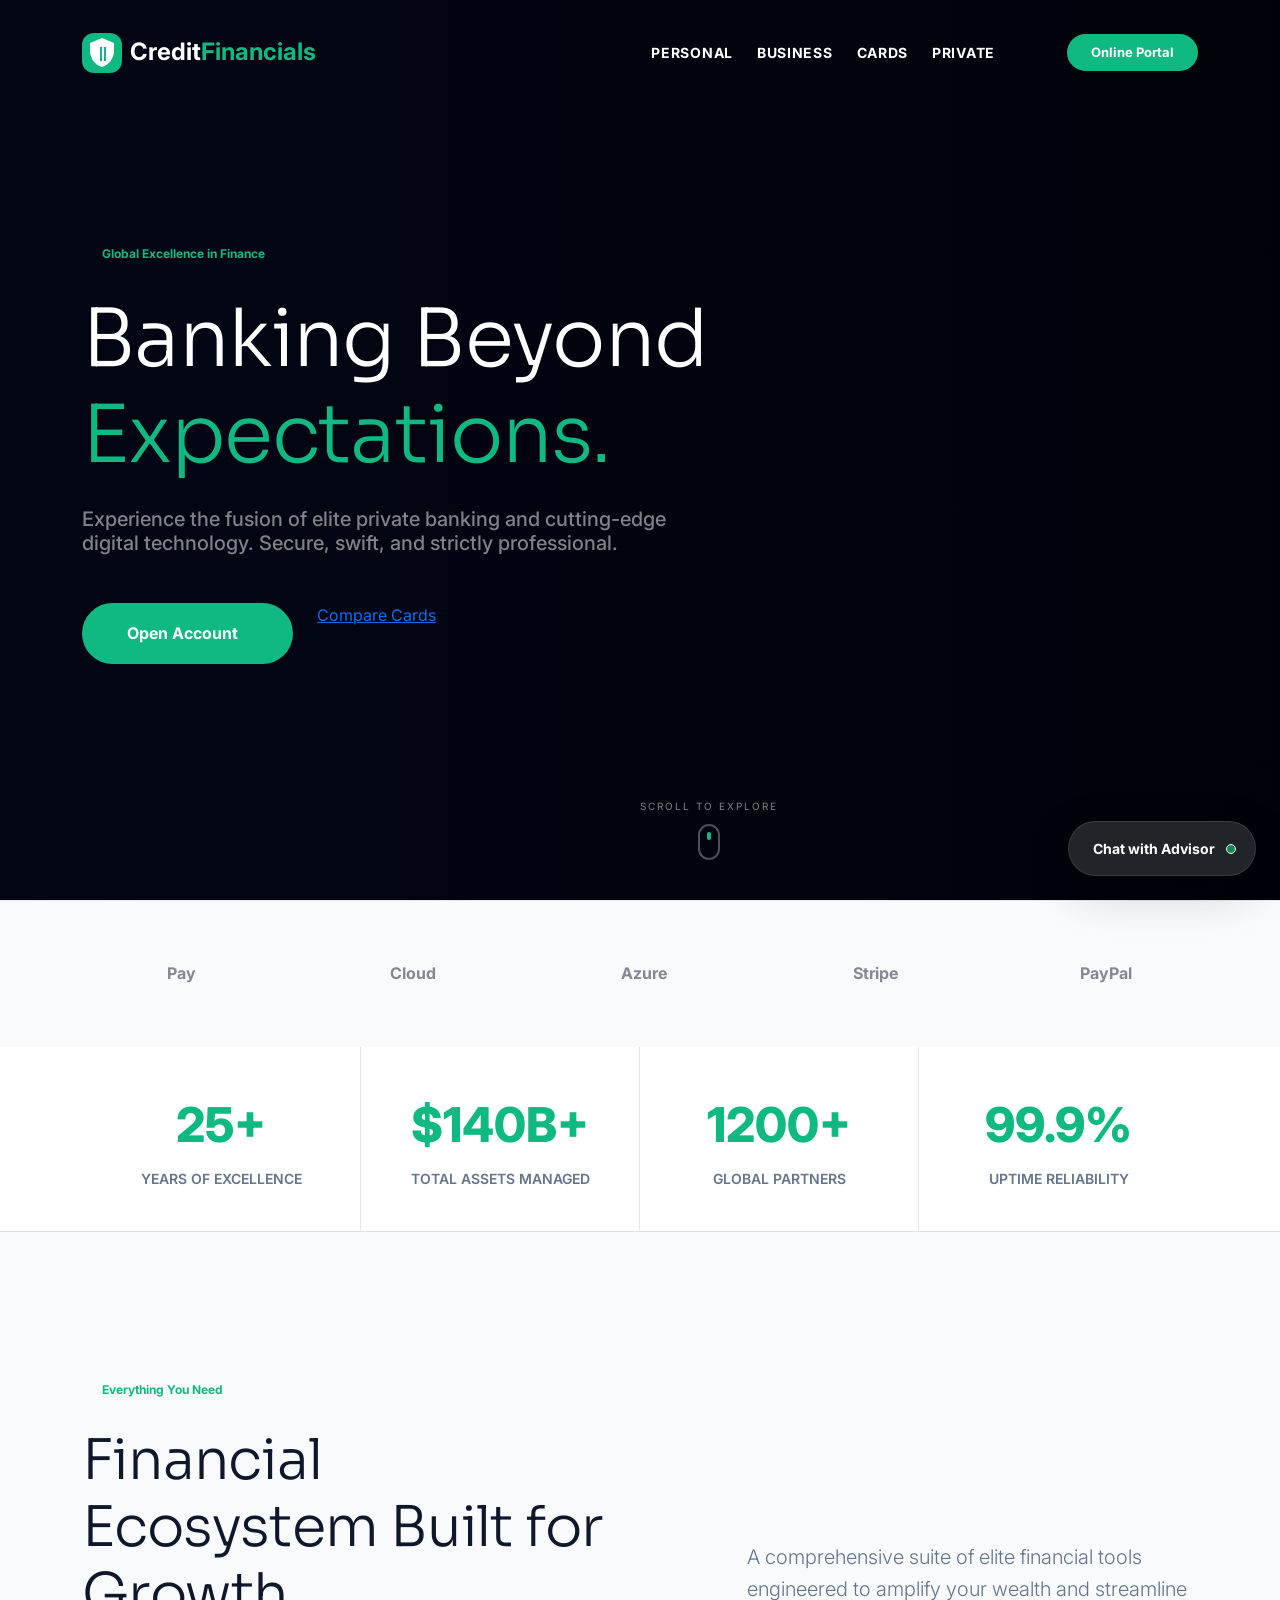
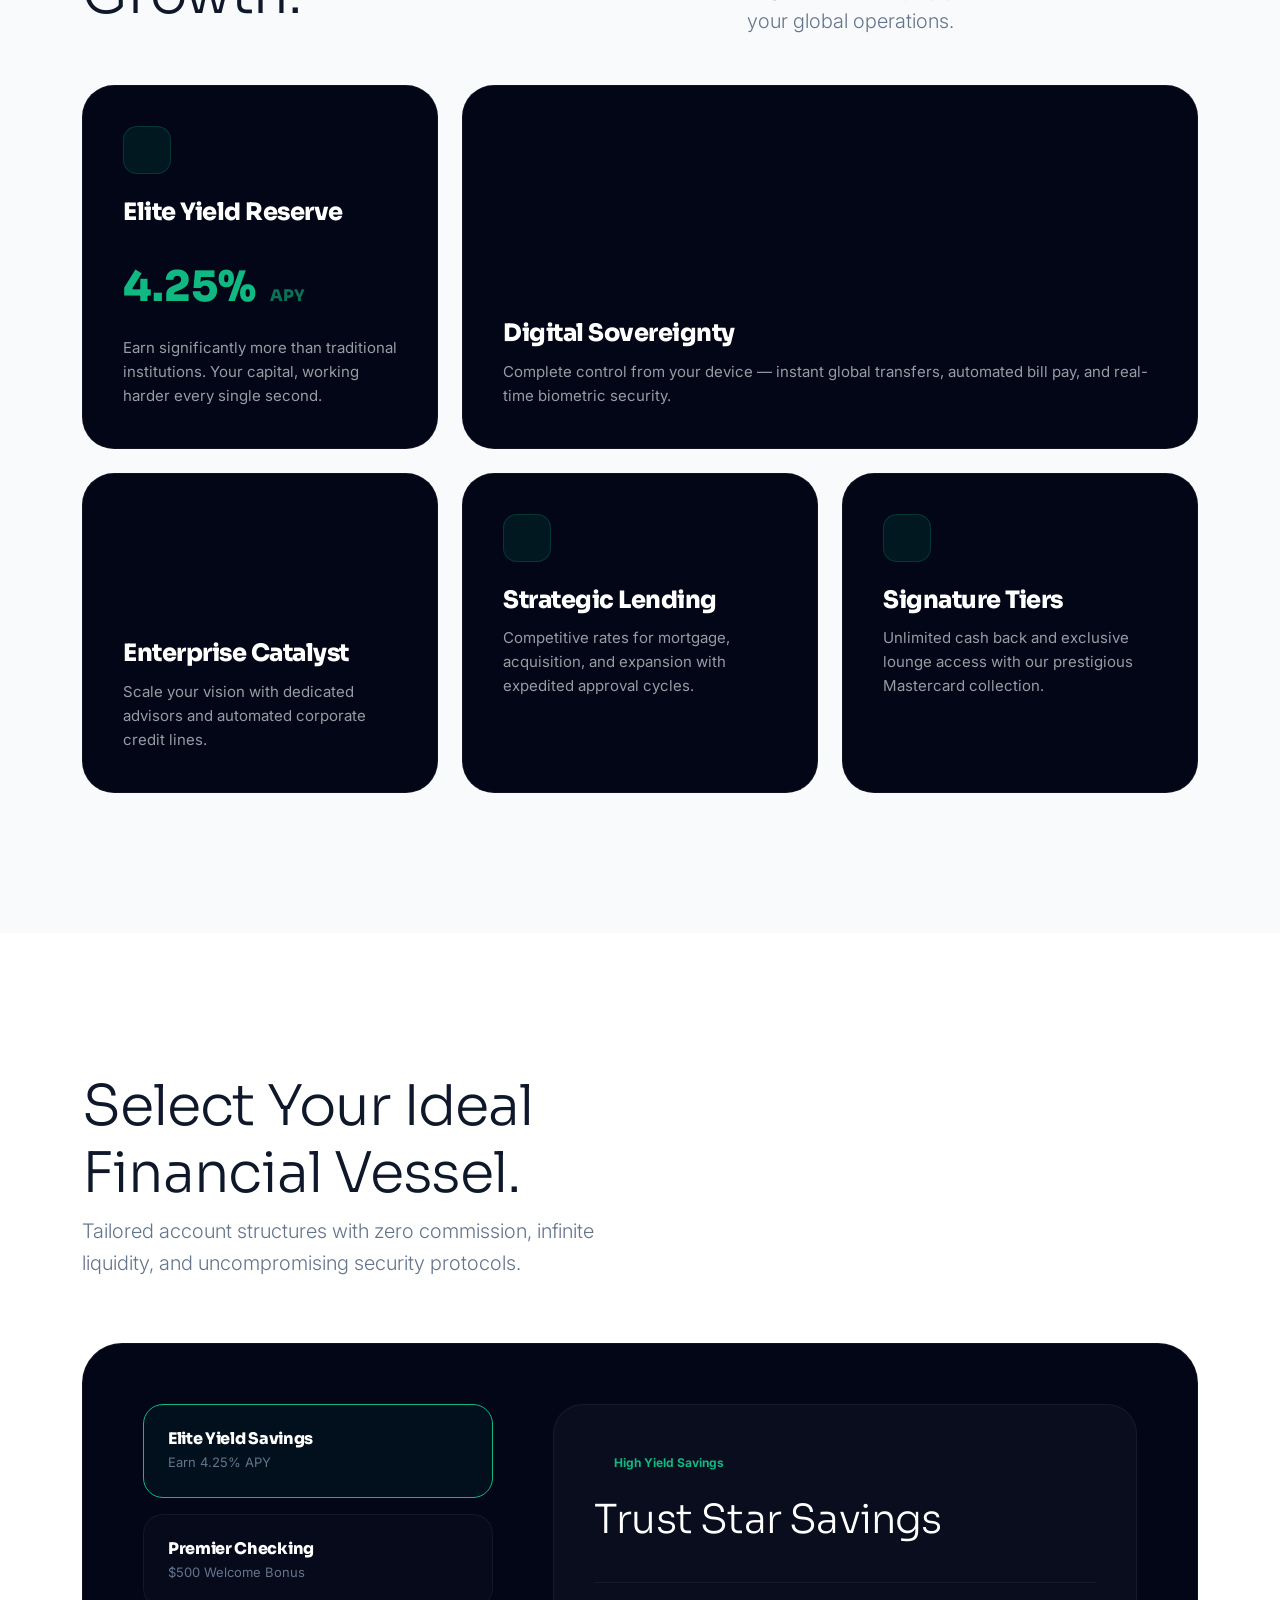
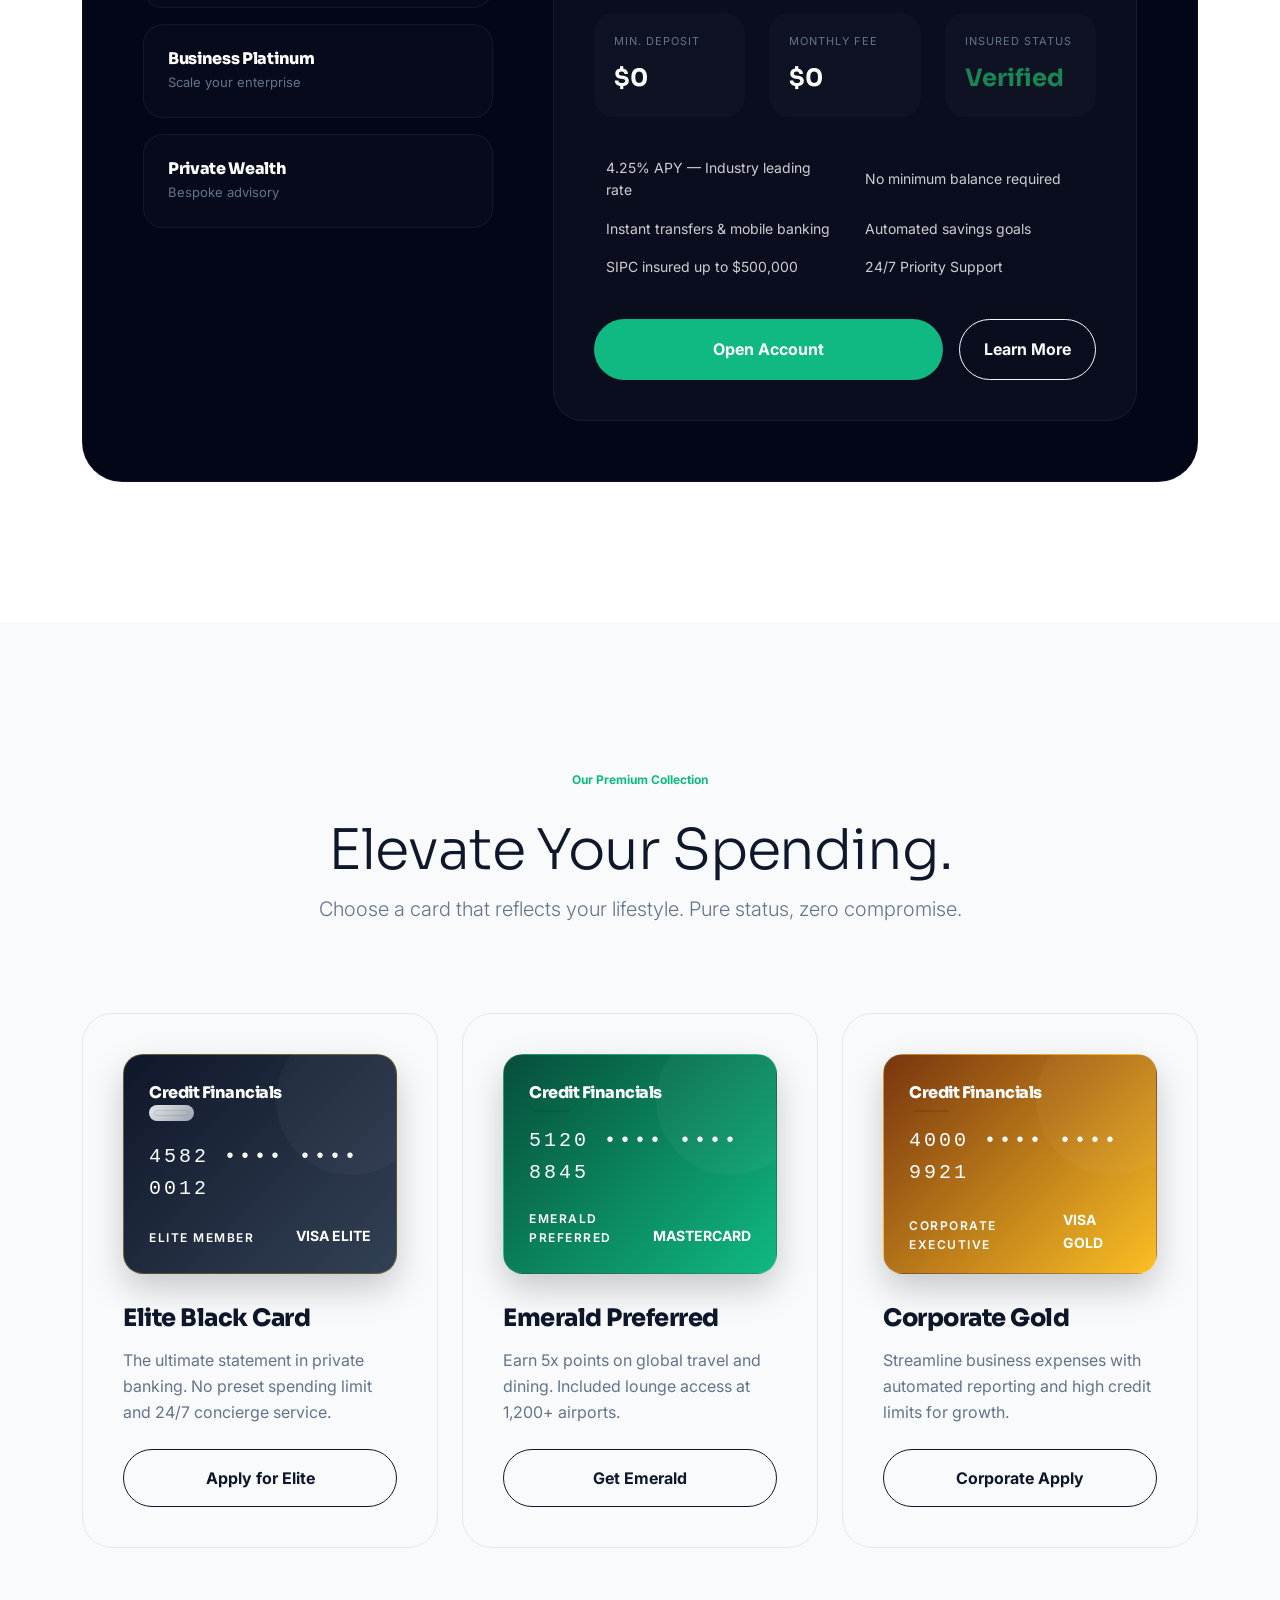
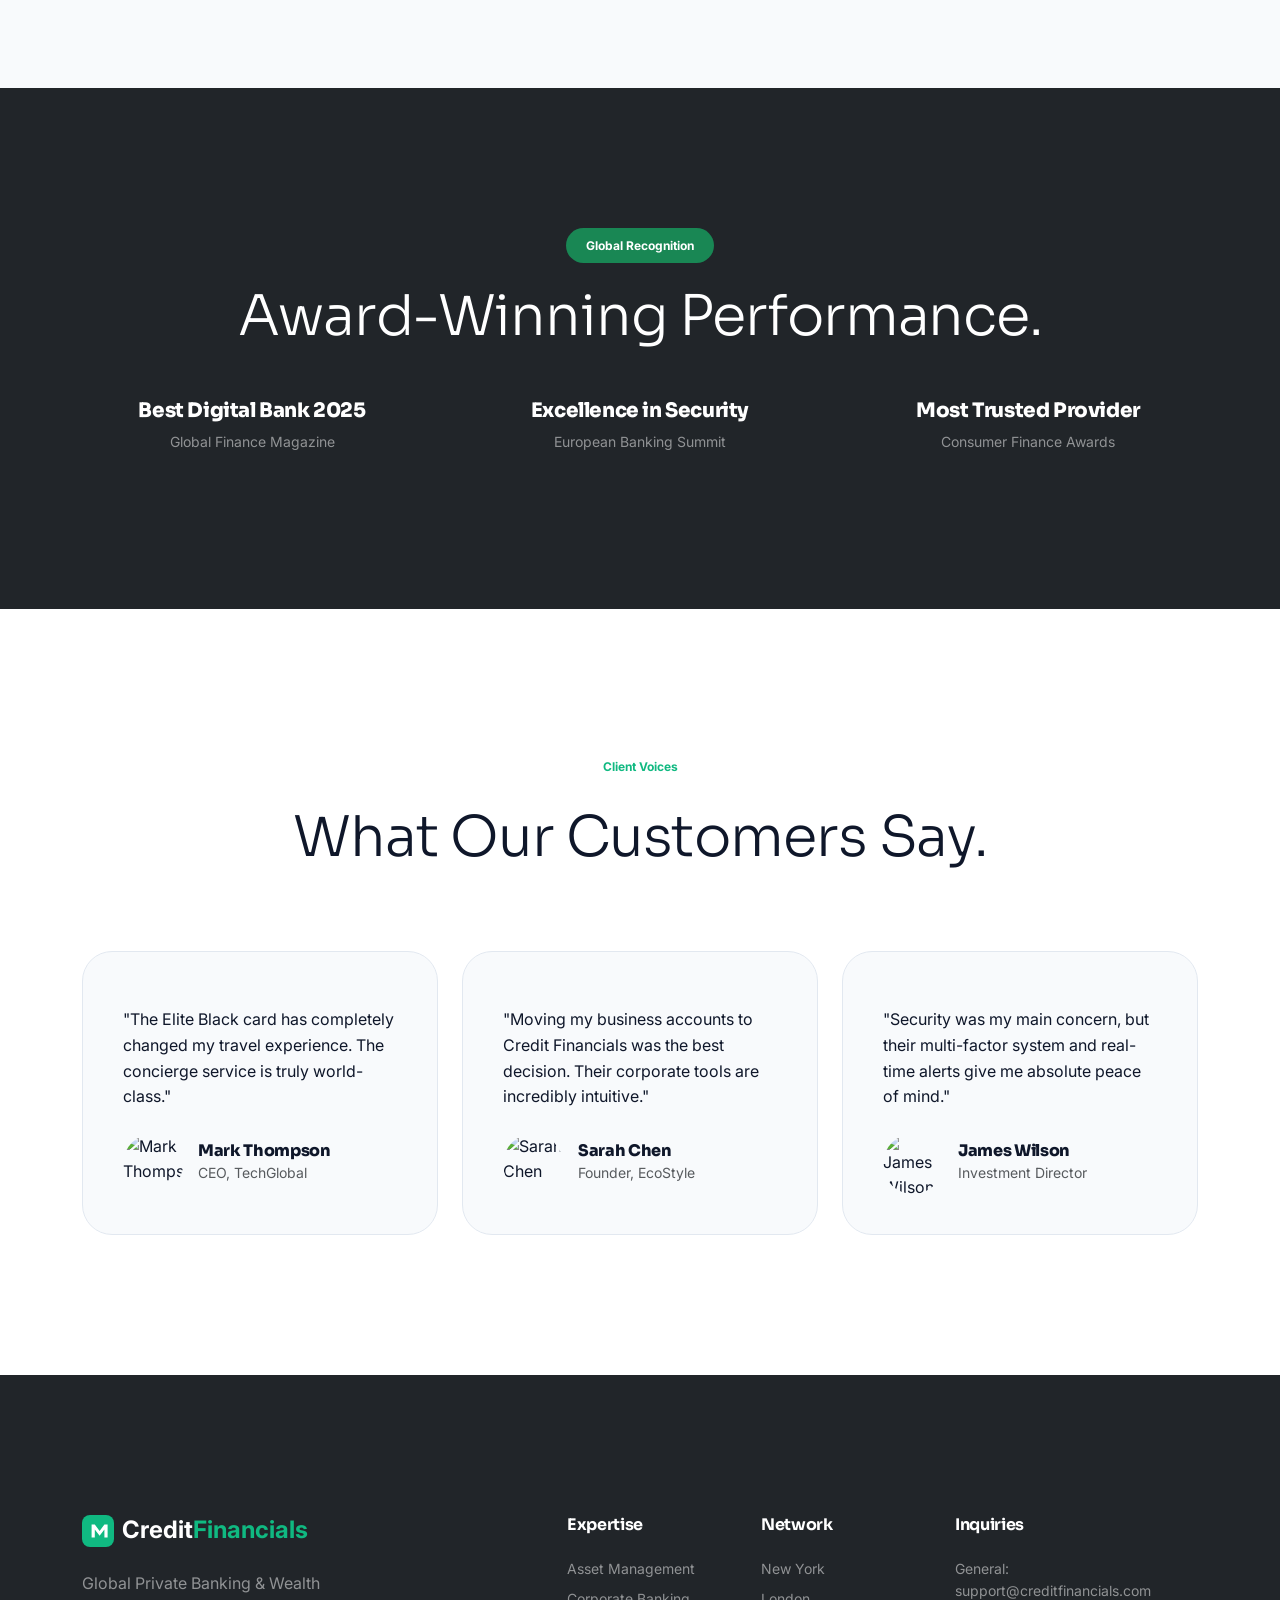
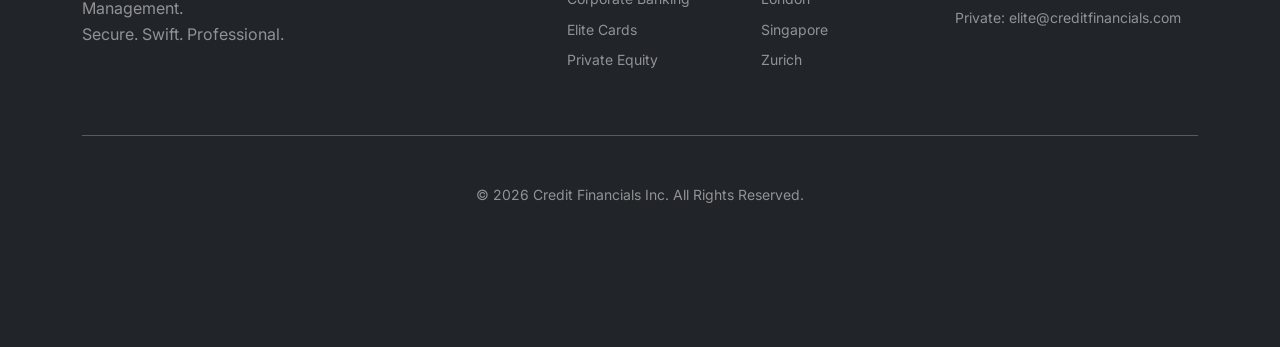
==== commit af39ed2f: "Fix mobile responsiveness: enforce full-width content and fix grid cramping on small screens" ====
--- a/index.html
+++ b/index.html
@@ -222,6 +222,14 @@
       text-align: center;
     }
     .stat-box:last-child { border: none; }
+    @media (max-width: 768px) {
+      .stat-box {
+        border-right: none;
+        border-bottom: 1px solid var(--nb-border);
+        padding: 30px 20px;
+      }
+      .stat-box:last-child { border-bottom: none; }
+    }
     .stat-val { font-size: 48px; font-weight: 800; color: var(--nb-accent); margin-bottom: 5px; }
     .stat-label { font-size: 14px; color: var(--nb-muted); font-weight: 600; text-transform: uppercase; }
 
@@ -245,7 +253,6 @@
     .services-grid {
       display: grid;
       grid-template-columns: repeat(12, 1fr);
-      grid-template-rows: repeat(2, 320px);
       gap: 24px;
     }
     .service-card {
@@ -257,6 +264,9 @@
       color: #fff;
       border: 1px solid rgba(255,255,255,0.05);
       transition: 0.5s cubic-bezier(0.2, 0.8, 0.2, 1);
+      min-height: 320px;
+      display: flex;
+      flex-direction: column;
     }
     .service-card:hover { transform: translateY(-8px); border-color: var(--nb-accent); }
     .service-card.large-img {
@@ -334,12 +344,39 @@
     .benefit-item i { color: var(--nb-accent); }
 
     @media (max-width: 1200px) {
-      .services-grid { grid-template-columns: repeat(2, 1fr); grid-template-rows: auto; }
+      .services-grid { 
+        display: flex;
+        flex-direction: column;
+      }
+      .service-card {
+        width: 100% !important;
+        grid-column: span 12 !important;
+      }
       .account-selector-wrap { grid-template-columns: 1fr; gap: 40px; padding: 40px; }
     }
     @media (max-width: 768px) {
-      .services-grid { grid-template-columns: 1fr; }
+      .services-grid { 
+        display: flex;
+        flex-direction: column;
+        gap: 20px;
+      }
+      .service-card {
+        width: 100% !important;
+        grid-column: span 12 !important;
+        padding: 30px 20px;
+        min-height: auto;
+      }
       .benefit-list { grid-template-columns: 1fr; }
+      .account-selector-wrap {
+        padding: 25px 15px;
+        border-radius: 25px;
+      }
+      .account-detail-card {
+        padding: 25px 15px;
+      }
+      .detail-stats {
+        grid-template-columns: 1fr;
+      }
     }
 
     /* Sections */
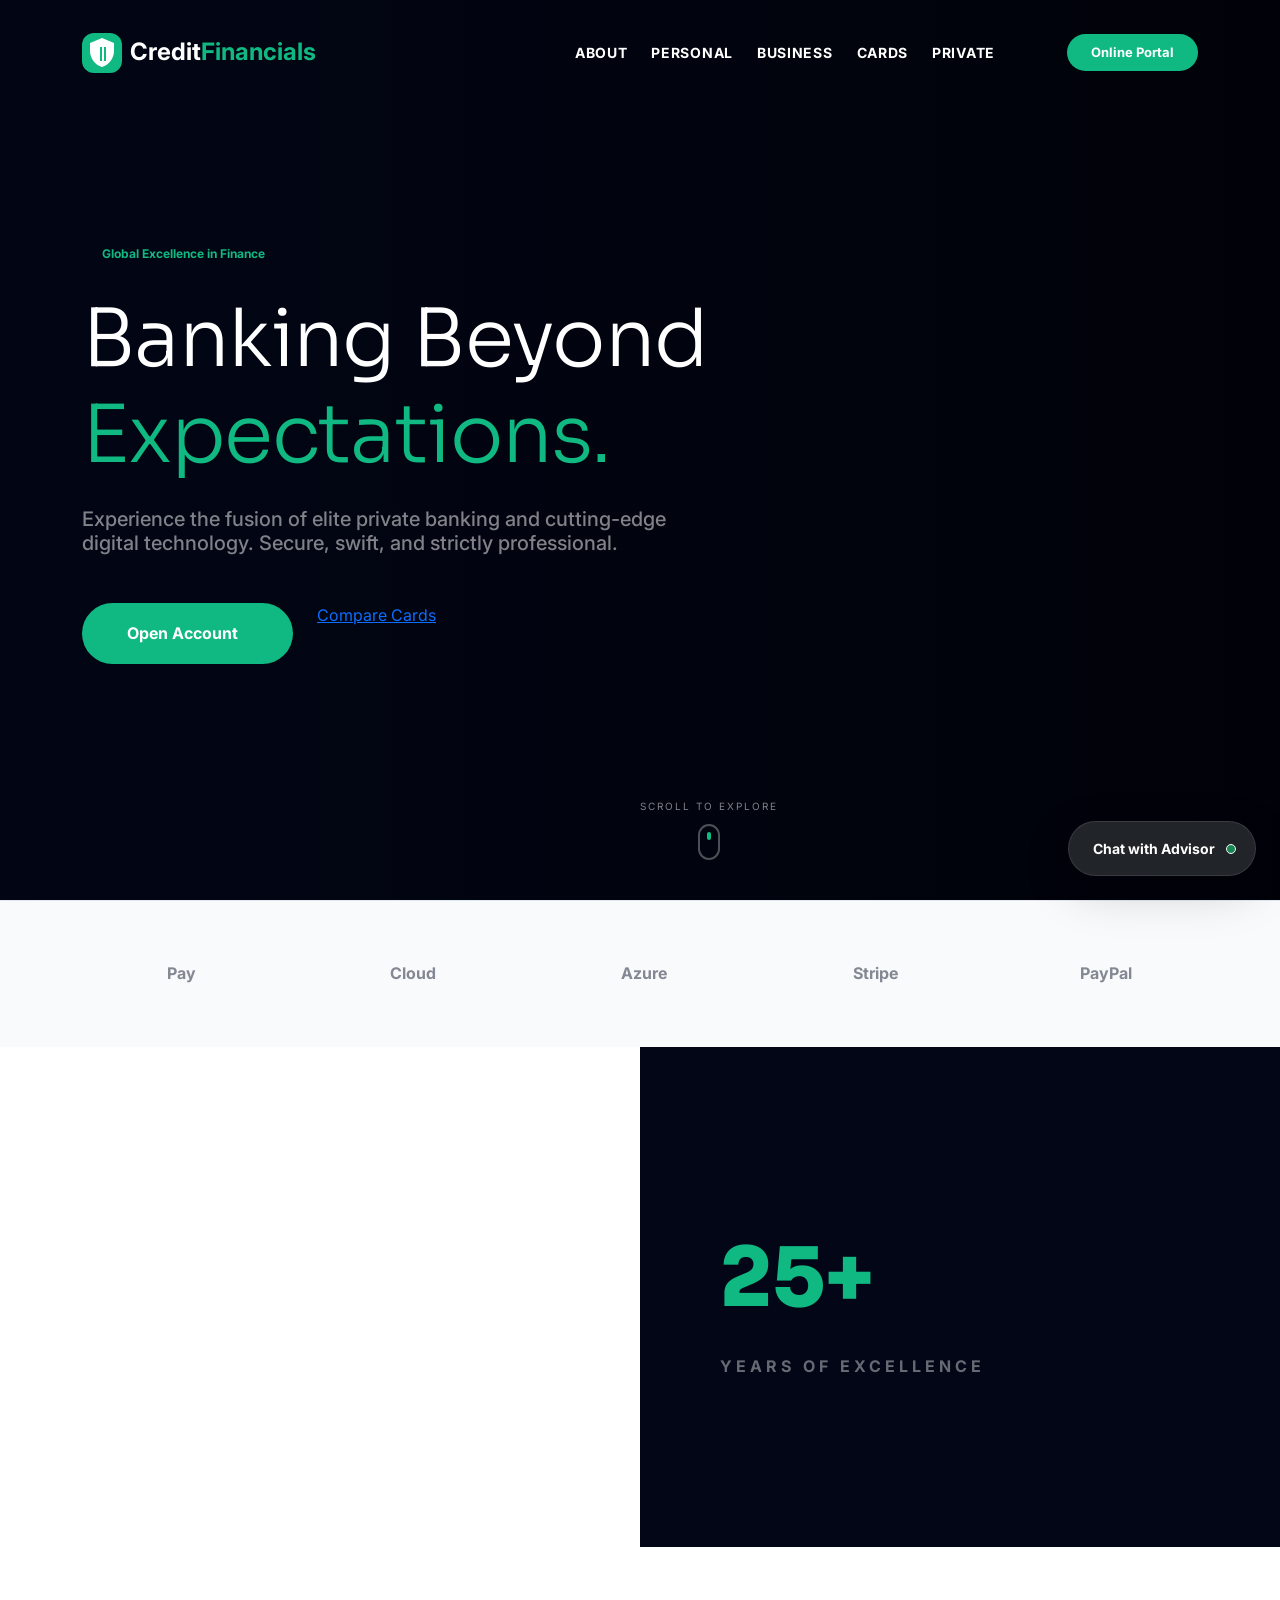
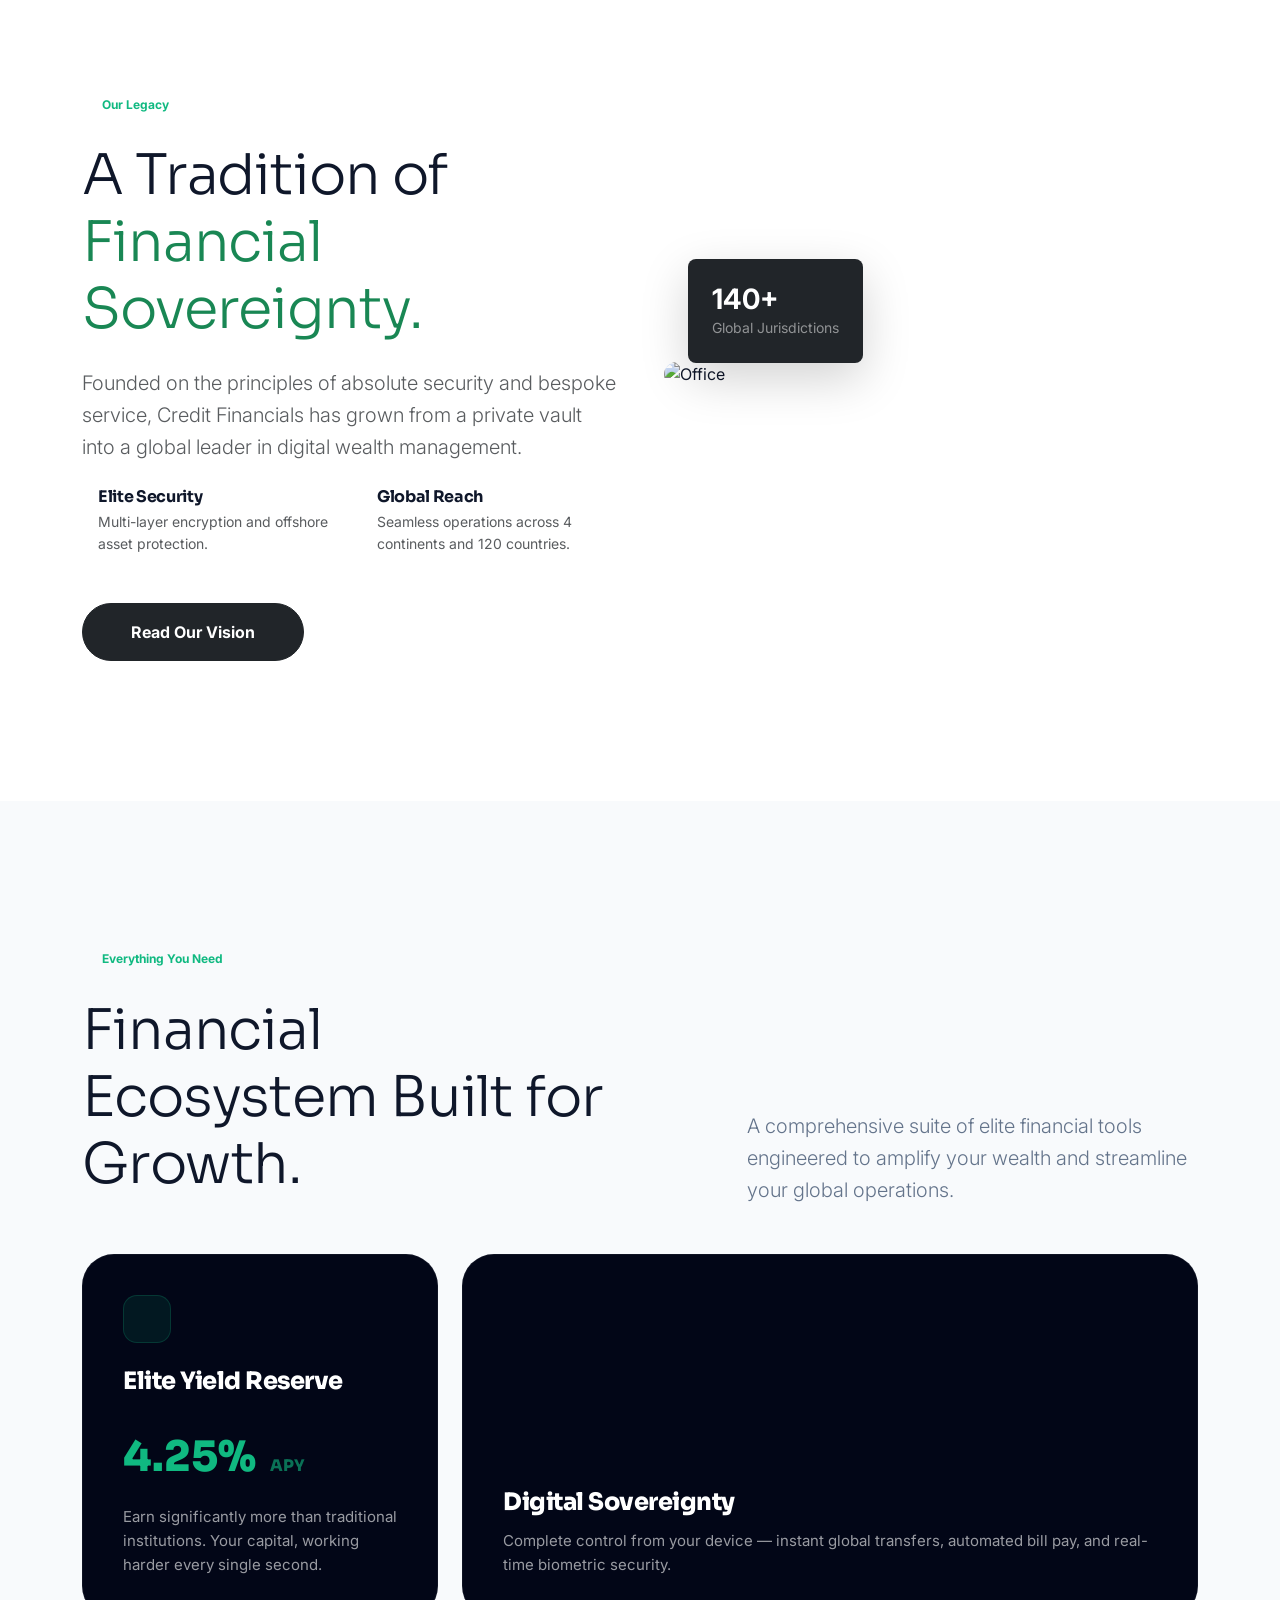
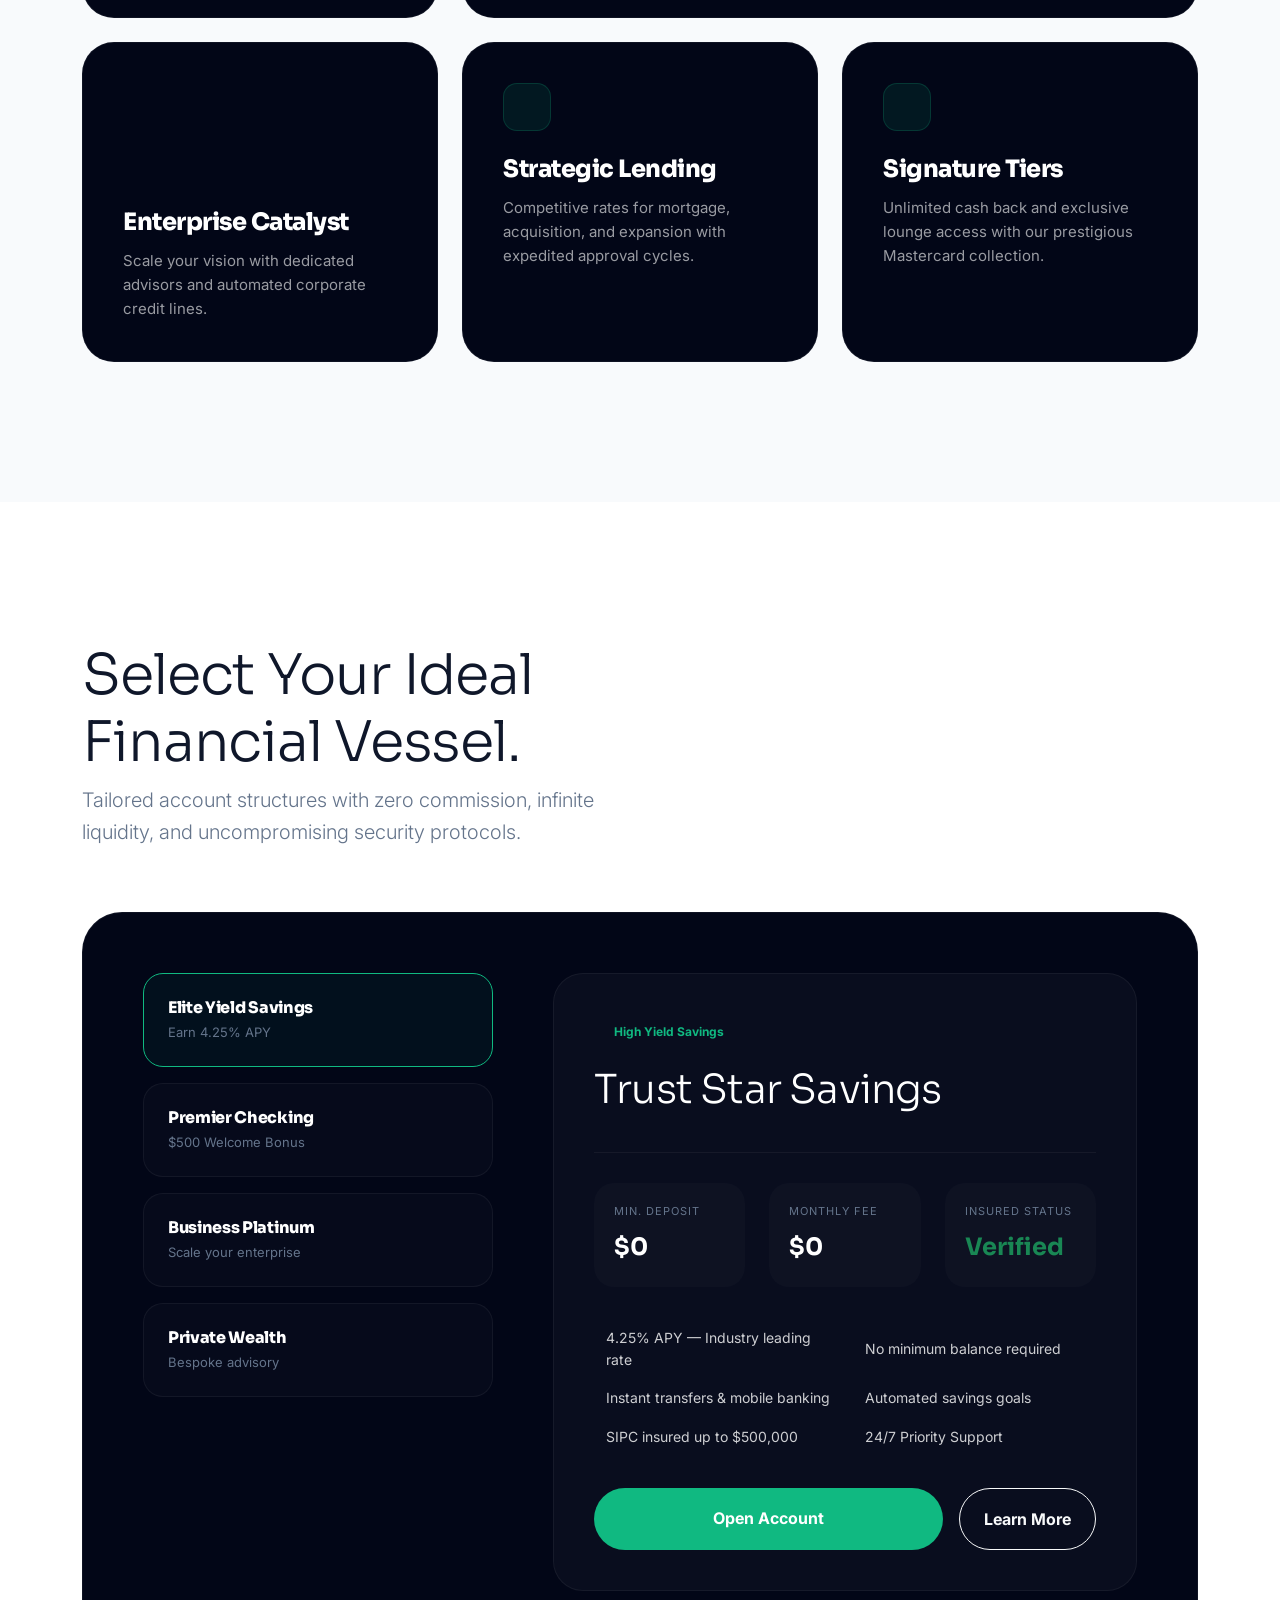
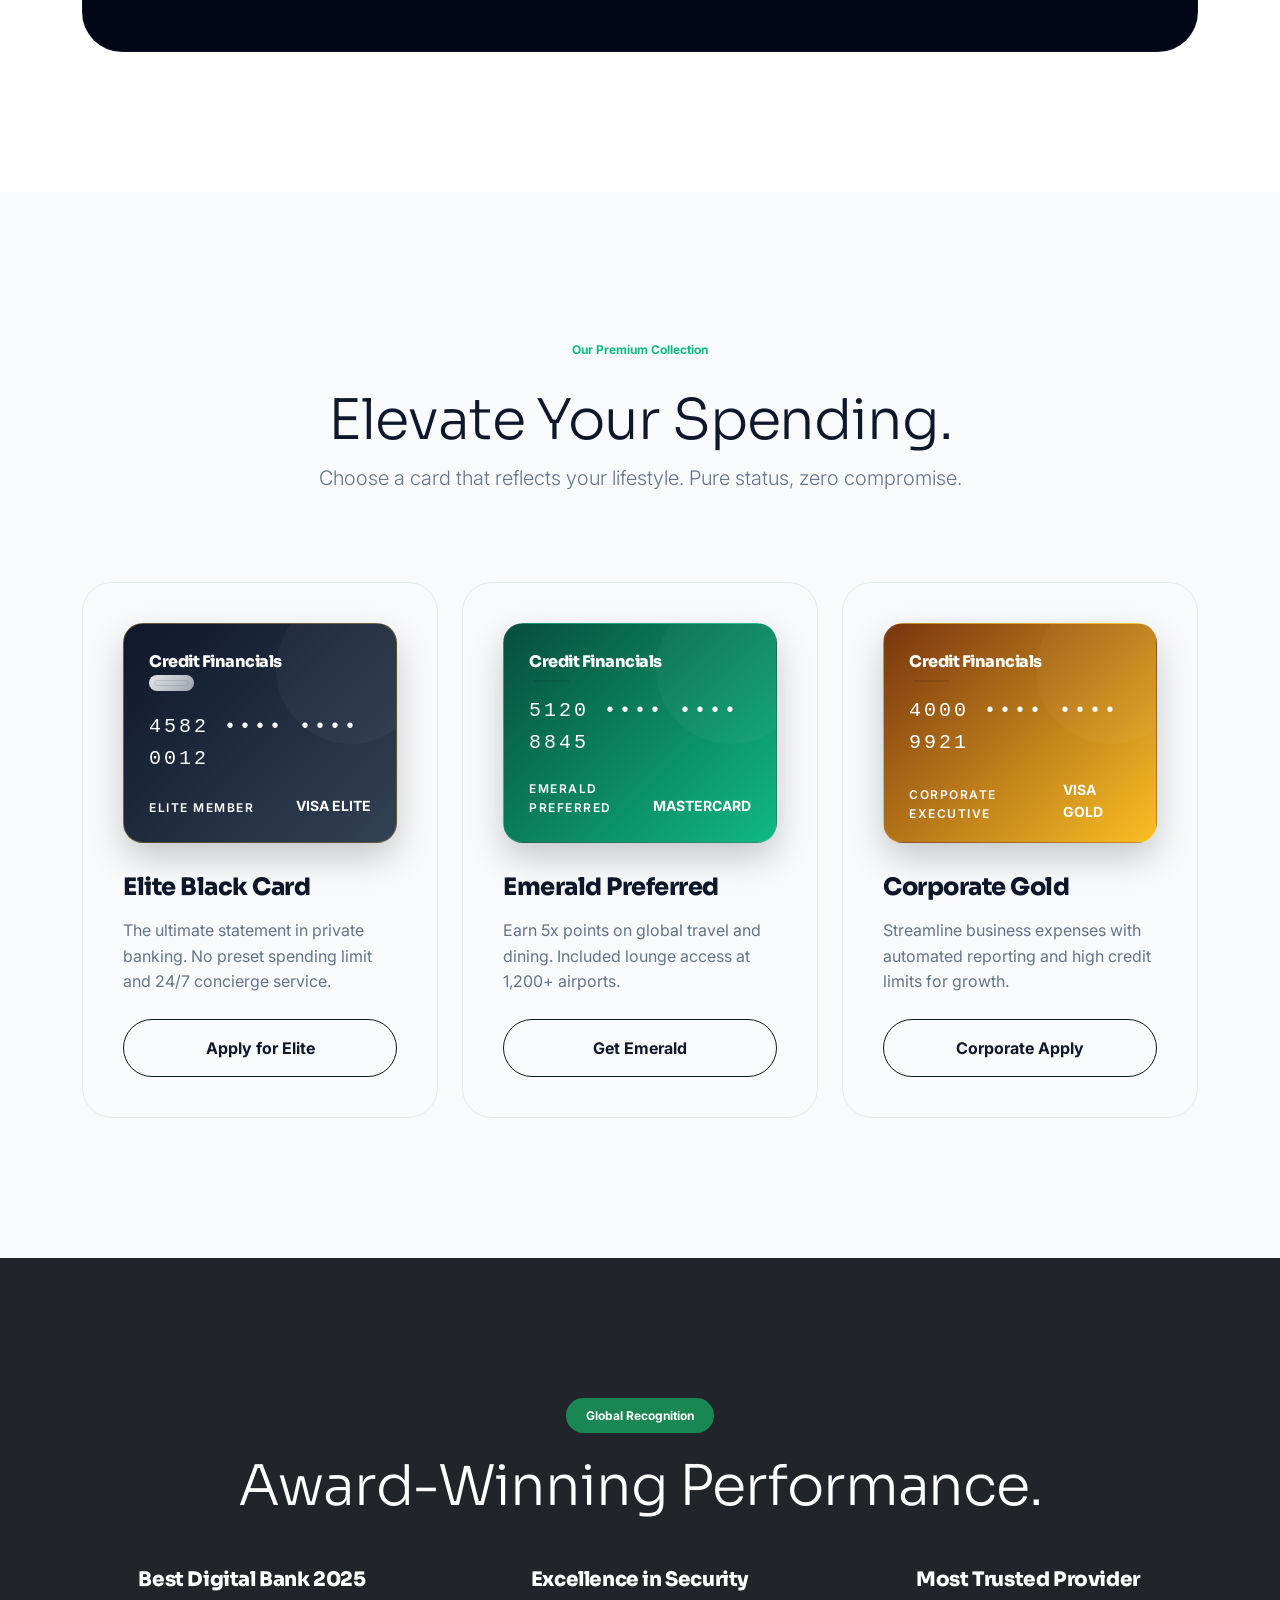
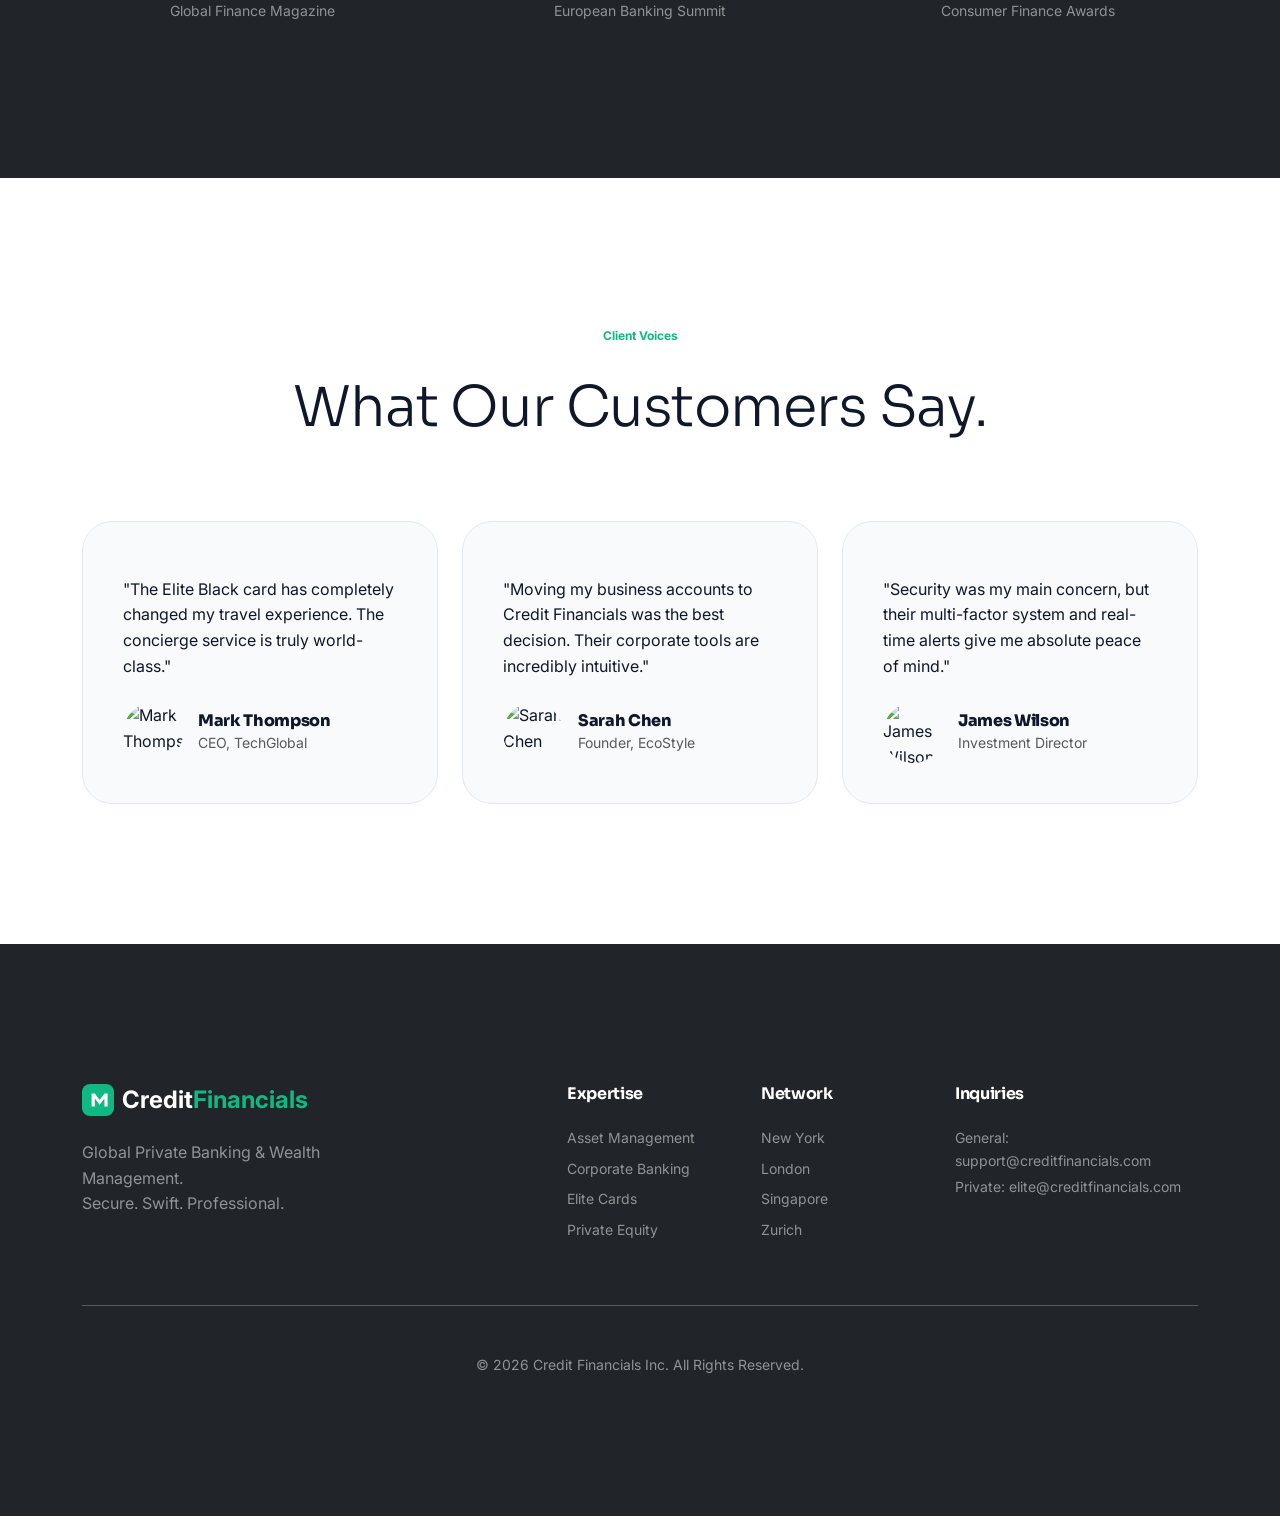
==== commit 85a34cec: "Enhance index page: add About section, fix mobile navbar toggle, implement stats slideshow with imag" ====
--- a/index.html
+++ b/index.html
@@ -379,6 +379,93 @@
       }
     }
 
+    /* Navbar Toggle */
+    .mobile-nav-toggle {
+      display: none;
+      background: none;
+      border: none;
+      color: #fff;
+      font-size: 24px;
+      cursor: pointer;
+      z-index: 1100;
+    }
+    .scrolled .mobile-nav-toggle { color: var(--nb-text); }
+    
+    @media (max-width: 991px) {
+      .mobile-nav-toggle { display: block; }
+      .main-nav {
+        position: fixed;
+        top: 0;
+        right: -100%;
+        width: 80%;
+        max-width: 300px;
+        height: 100vh;
+        background: var(--nb-card);
+        flex-direction: column !important;
+        align-items: flex-start !important;
+        padding: 80px 30px;
+        transition: 0.4s cubic-bezier(0.4, 0, 0.2, 1);
+        box-shadow: -10px 0 30px rgba(0,0,0,0.1);
+        z-index: 1050;
+      }
+      .main-nav.active { right: 0; }
+      .nav-link-custom { color: var(--nb-text) !important; font-size: 18px; width: 100%; padding: 15px 0; border-bottom: 1px solid var(--nb-border); }
+      .nav-preview { display: none !important; }
+    }
+
+    /* Stats Slideshow */
+    .stats-slideshow-wrap {
+      display: grid;
+      grid-template-columns: 1fr 1fr;
+      min-height: 500px;
+      overflow: hidden;
+    }
+    .stats-image-side {
+      background-image: url('https://images.unsplash.com/photo-1579621970795-87faff2f9050?auto=format&fit=crop&q=80&w=1200');
+      background-size: cover;
+      background-position: center;
+    }
+    .stats-content-side {
+      background: #020617;
+      padding: 80px;
+      display: flex;
+      flex-direction: column;
+      justify-content: center;
+      position: relative;
+    }
+    .stat-slide {
+      position: absolute;
+      left: 80px;
+      right: 80px;
+      opacity: 0;
+      transform: translateY(30px);
+      transition: all 0.8s cubic-bezier(0.4, 0, 0.2, 1);
+      pointer-events: none;
+    }
+    .stat-slide.active {
+      opacity: 1;
+      transform: translateY(0);
+      pointer-events: auto;
+    }
+    .stat-slide .val { font-size: 82px; font-weight: 800; color: var(--nb-accent); margin-bottom: 10px; font-family: var(--font-heading); }
+    .stat-slide .label { font-size: 16px; text-transform: uppercase; letter-spacing: 4px; color: rgba(255,255,255,0.4); font-weight: 700; }
+
+    @media (max-width: 991px) {
+      .stats-slideshow-wrap { grid-template-columns: 1fr; }
+      .stats-image-side { height: 300px; }
+      .stats-content-side { padding: 60px 30px; min-height: 400px; }
+      .stat-slide { left: 30px; right: 30px; }
+      .stat-slide .val { font-size: 60px; }
+    }
+
+    /* Better Detail Animation */
+    #account-detail {
+      transition: all 0.6s cubic-bezier(0.4, 0, 0.2, 1);
+      transform-origin: center;
+    }
+    .detail-anim-out { opacity: 0; transform: scale(0.95) translateY(10px) rotateX(-5deg); }
+    .detail-anim-in { opacity: 1; transform: scale(1) translateY(0) rotateX(0); }
+
     /* Sections */
     .section-padding { padding: 140px 0; }
     .badge-premium {
@@ -454,7 +541,10 @@
         <span class="h4 mb-0 fw-bolder text-white brand-text">Credit<span style="color:#10b981;">Financials</span></span>
       </a>
       
-      <nav class="d-none d-lg-flex align-items-center gap-4">
+      <nav class="d-none d-lg-flex align-items-center gap-4 main-nav">
+        <div class="nav-item-wrapper">
+          <a href="#about" class="nav-link-custom">About</a>
+        </div>
         <div class="nav-item-wrapper">
           <a href="#" class="nav-link-custom">Personal</a>
           <div class="nav-preview">
@@ -528,6 +618,10 @@
         </button>
         <a href="app.html" class="btn-premium py-2 px-4" style="font-size: 13px;">Online Portal</a>
       </nav>
+      
+      <button class="mobile-nav-toggle" onclick="toggleMobileNav()">
+        <i class="bi bi-list"></i>
+      </button>
     </div>
   </header>
 
@@ -566,25 +660,67 @@
     </div>
   </section>
 
-  <!-- STATISTICS SECTION -->
-  <section class="border-bottom" style="background: var(--nb-bg);">
+  <!-- STATISTICS SECTION (Slideshow) -->
+  <section class="stats-slideshow-wrap">
+    <div class="stats-image-side"></div>
+    <div class="stats-content-side">
+      <div class="stat-slide active" data-index="0">
+        <div class="val">25+</div>
+        <div class="label">Years of Excellence</div>
+      </div>
+      <div class="stat-slide" data-index="1">
+        <div class="val">$140B+</div>
+        <div class="label">Total Assets Managed</div>
+      </div>
+      <div class="stat-slide" data-index="2">
+        <div class="val">1200+</div>
+        <div class="label">Global Partners</div>
+      </div>
+      <div class="stat-slide" data-index="3">
+        <div class="val">99.9%</div>
+        <div class="label">Uptime Reliability</div>
+      </div>
+    </div>
+  </section>
+
+  <!-- ABOUT SECTION -->
+  <section id="about" class="section-padding bg-white">
     <div class="container">
-      <div class="row g-0">
-        <div class="col-md-3 stat-box">
-          <div class="stat-val">25+</div>
-          <div class="stat-label">Years of Excellence</div>
-        </div>
-        <div class="col-md-3 stat-box">
-          <div class="stat-val">$140B+</div>
-          <div class="stat-label">Total Assets Managed</div>
-        </div>
-        <div class="col-md-3 stat-box">
-          <div class="stat-val">1200+</div>
-          <div class="stat-label">Global Partners</div>
-        </div>
-        <div class="col-md-3 stat-box">
-          <div class="stat-val">99.9%</div>
-          <div class="stat-label">Uptime Reliability</div>
+      <div class="row align-items-center g-5">
+        <div class="col-lg-6">
+          <span class="badge-premium">Our Legacy</span>
+          <h2 class="display-4 mb-4">A Tradition of <br><span class="text-success">Financial Sovereignty.</span></h2>
+          <p class="lead text-muted mb-4">Founded on the principles of absolute security and bespoke service, Credit Financials has grown from a private vault into a global leader in digital wealth management.</p>
+          <div class="row g-4 mb-5">
+            <div class="col-sm-6">
+              <div class="d-flex align-items-start gap-3">
+                <i class="bi bi-shield-lock-fill text-success fs-3"></i>
+                <div>
+                  <h6 class="fw-bold mb-1">Elite Security</h6>
+                  <p class="small text-muted mb-0">Multi-layer encryption and offshore asset protection.</p>
+                </div>
+              </div>
+            </div>
+            <div class="col-sm-6">
+              <div class="d-flex align-items-start gap-3">
+                <i class="bi bi-globe-central-south-asia text-success fs-3"></i>
+                <div>
+                  <h6 class="fw-bold mb-1">Global Reach</h6>
+                  <p class="small text-muted mb-0">Seamless operations across 4 continents and 120 countries.</p>
+                </div>
+              </div>
+            </div>
+          </div>
+          <button class="btn btn-dark rounded-pill px-5 py-3 fw-bold">Read Our Vision</button>
+        </div>
+        <div class="col-lg-6">
+          <div class="position-relative">
+            <img src="https://images.unsplash.com/photo-1497366216548-37526070297c?auto=format&fit=crop&q=80&w=1200" class="img-fluid rounded-4 shadow-xl" alt="Office">
+            <div class="position-absolute bottom-0 start-0 p-4 m-4 bg-dark text-white rounded-3 shadow-lg d-none d-md-block animate__animated animate__fadeInLeft">
+              <div class="h3 mb-0 fw-bold">140+</div>
+              <div class="small opacity-50">Global Jurisdictions</div>
+            </div>
+          </div>
         </div>
       </div>
     </div>
@@ -1004,6 +1140,27 @@
         });
       }, { threshold: 0.1 });
       document.querySelectorAll('section > div').forEach(el => observer.observe(el));
+
+      // Mobile Nav Toggle
+      window.toggleMobileNav = () => {
+        document.querySelector('.main-nav').classList.toggle('active');
+        const icon = document.querySelector('.mobile-nav-toggle i');
+        icon.classList.toggle('bi-list');
+        icon.classList.toggle('bi-x');
+      };
+
+      // Stats Slideshow Logic
+      (function() {
+        let currentSlide = 0;
+        const slides = document.querySelectorAll('.stat-slide');
+        if (slides.length === 0) return;
+
+        setInterval(() => {
+          slides[currentSlide].classList.remove('active');
+          currentSlide = (currentSlide + 1) % slides.length;
+          slides[currentSlide].classList.add('active');
+        }, 4000);
+      })();
 
       // Account Selector Interactivity
       window.switchAccount = (btn, type) => {
@@ -1075,8 +1232,8 @@
         const detail = document.getElementById('account-detail');
         
         // Add fade out
-        detail.style.opacity = '0';
-        detail.style.transform = 'translateY(10px)';
+        detail.classList.remove('detail-anim-in');
+        detail.classList.add('detail-anim-out');
         
         setTimeout(() => {
           detail.innerHTML = `
@@ -1110,11 +1267,9 @@
             </div>
           `;
           
-          // Fade in
-          detail.style.transition = '0.4s cubic-bezier(0.4, 0, 0.2, 1)';
-          detail.style.opacity = '1';
-          detail.style.transform = 'translateY(0)';
-        }, 200);
+          detail.classList.remove('detail-anim-out');
+          detail.classList.add('detail-anim-in');
+        }, 300);
       };
     })();
   </script>
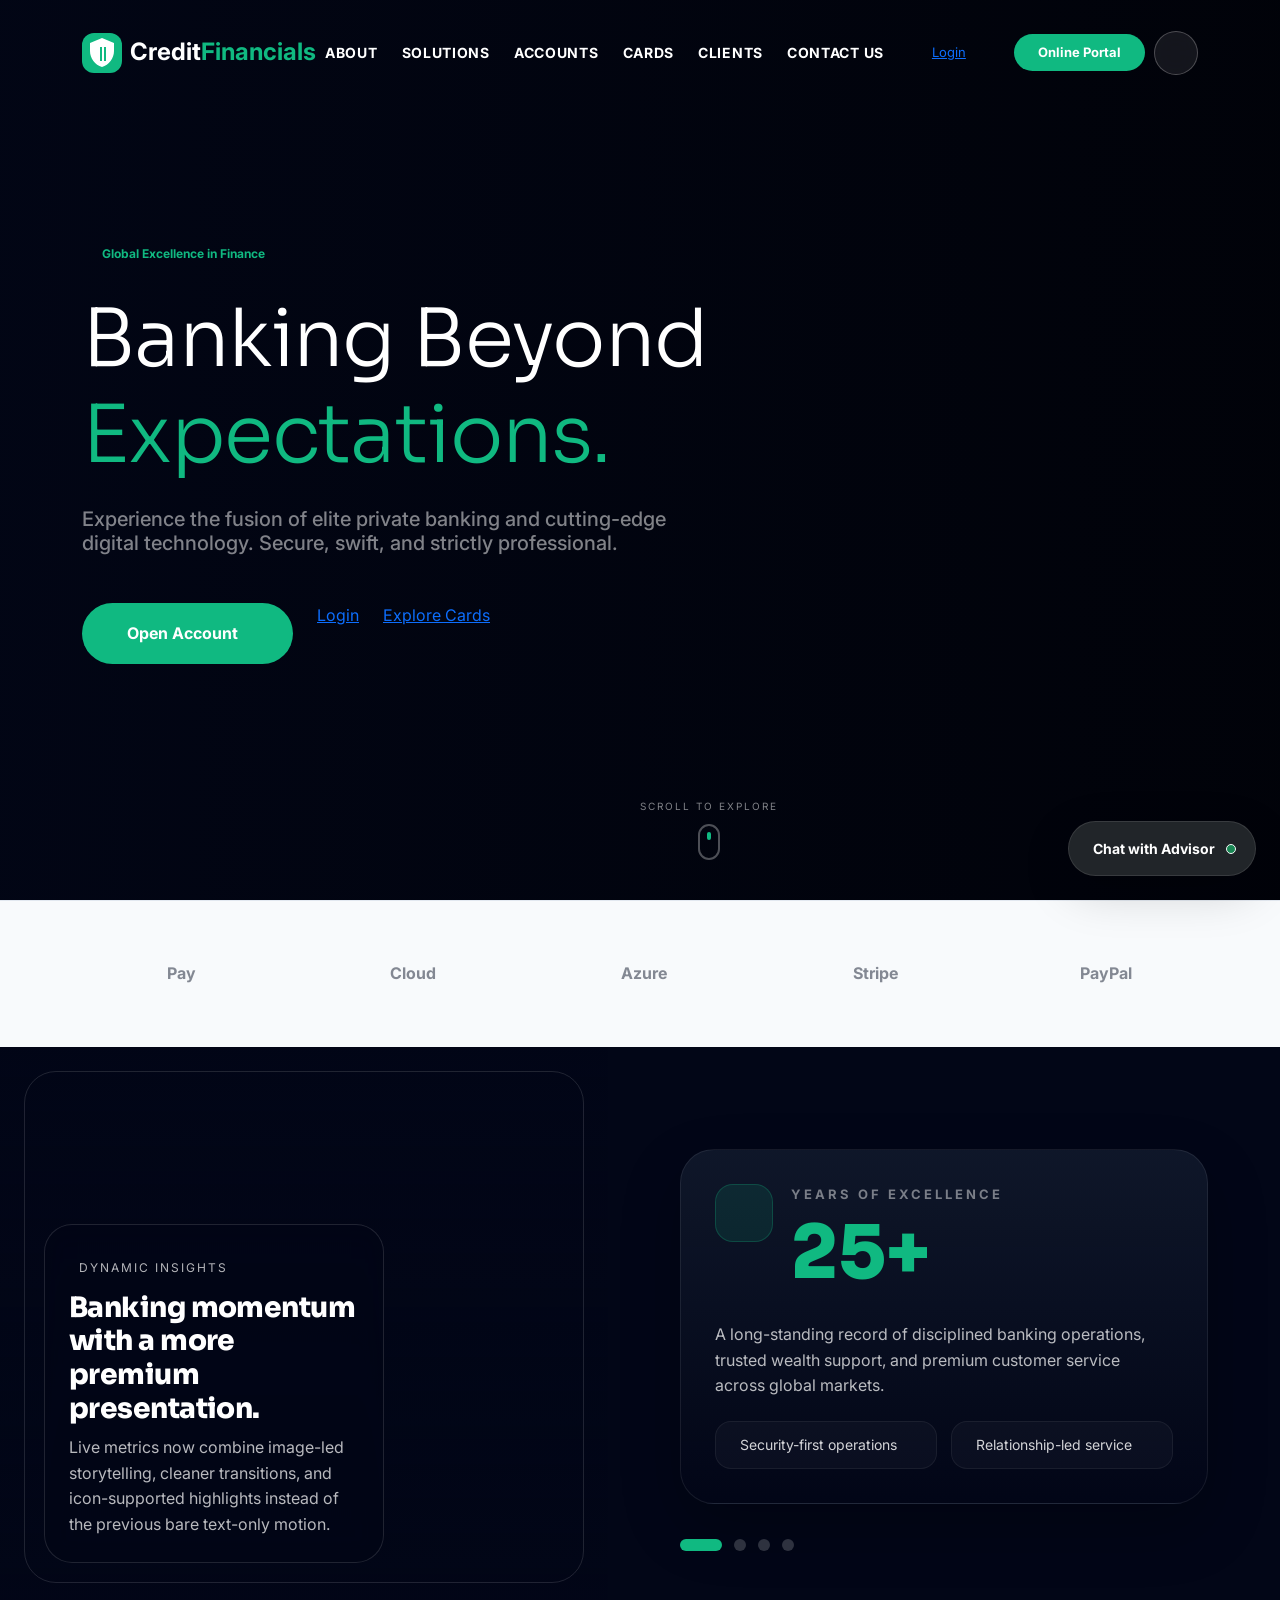
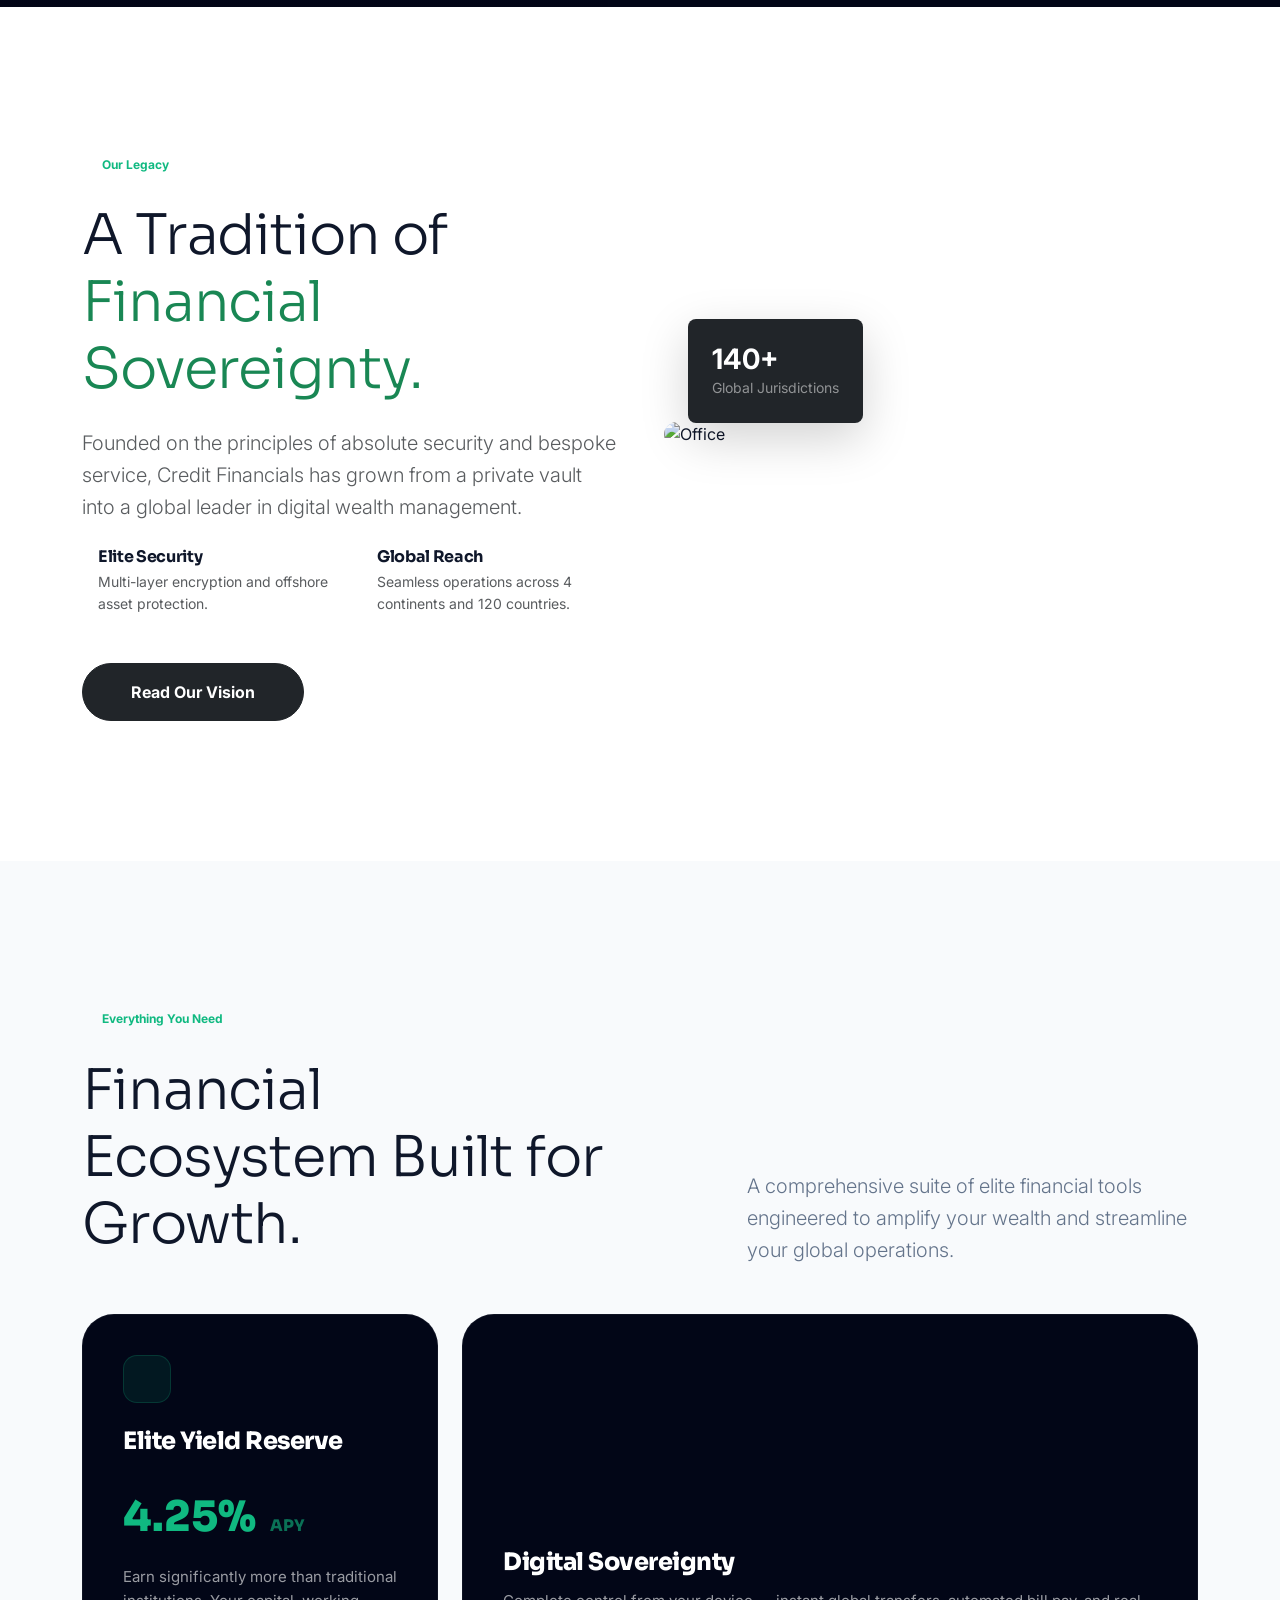
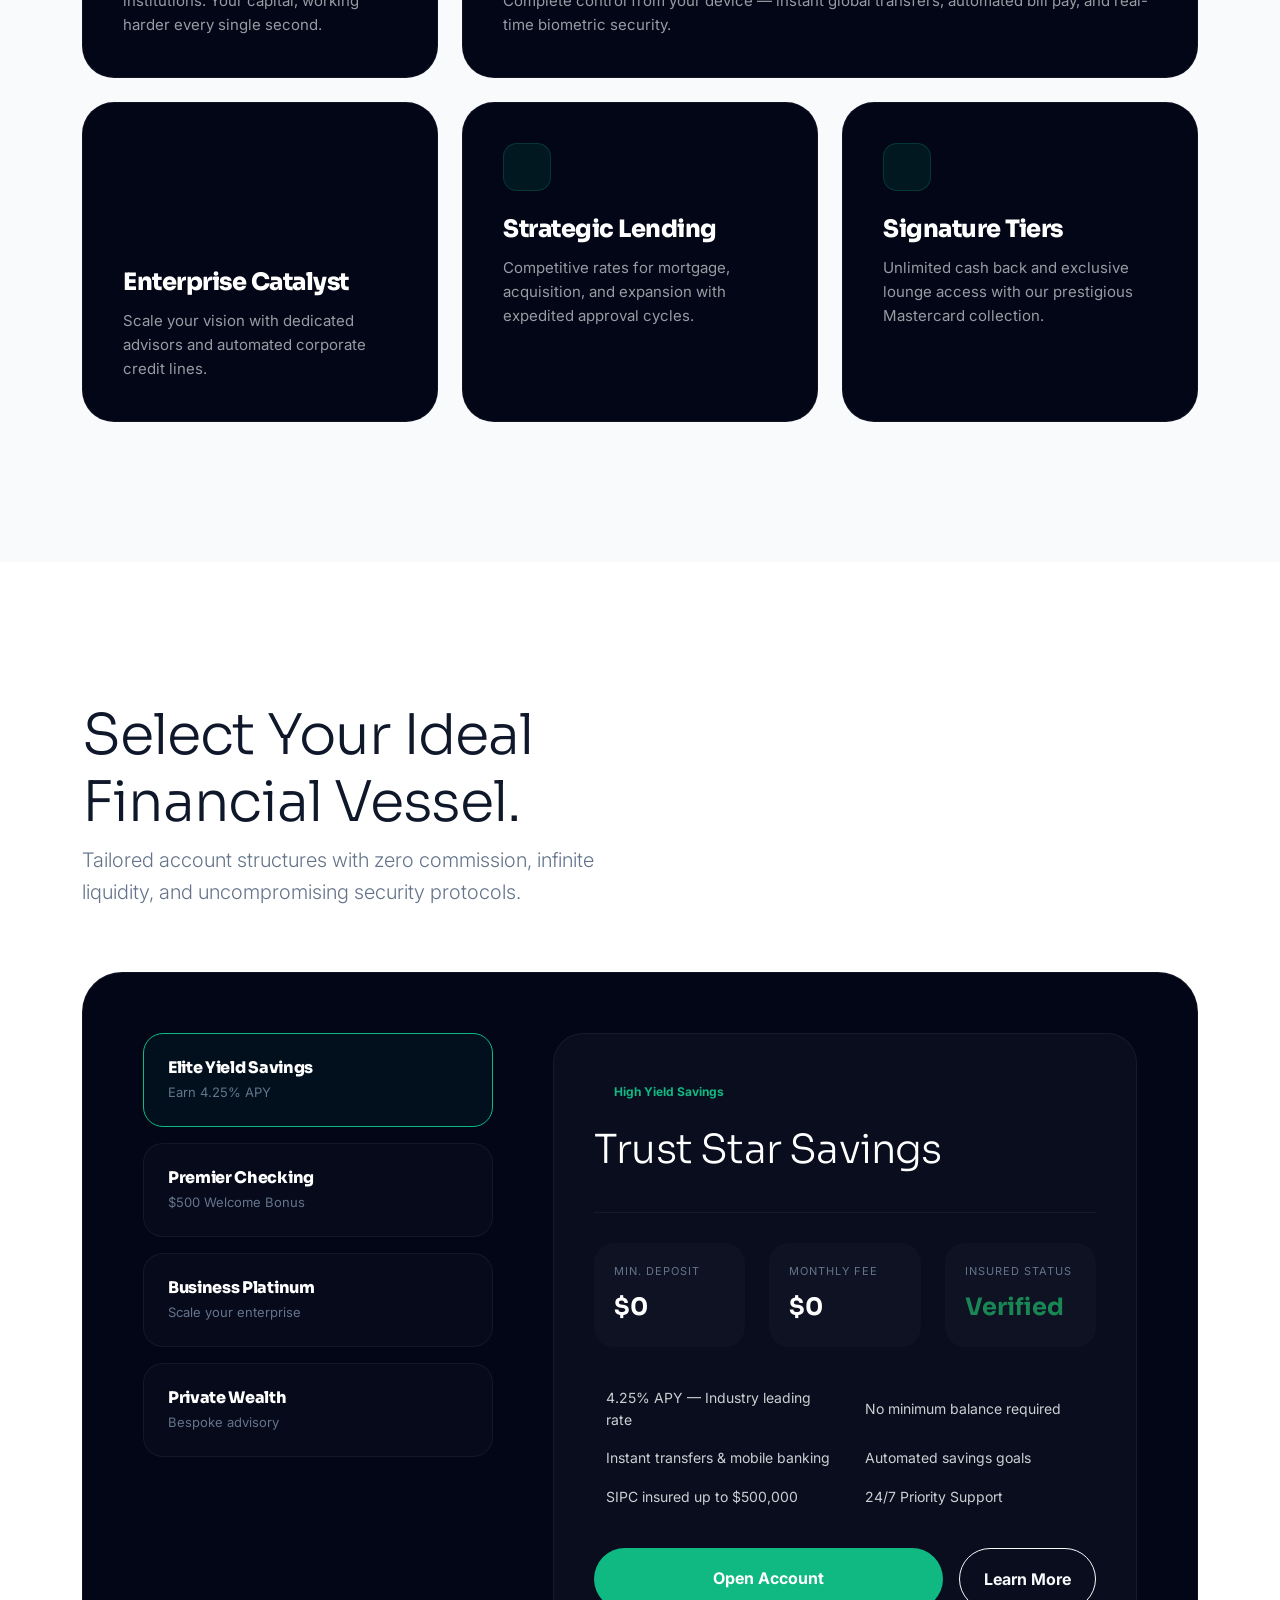
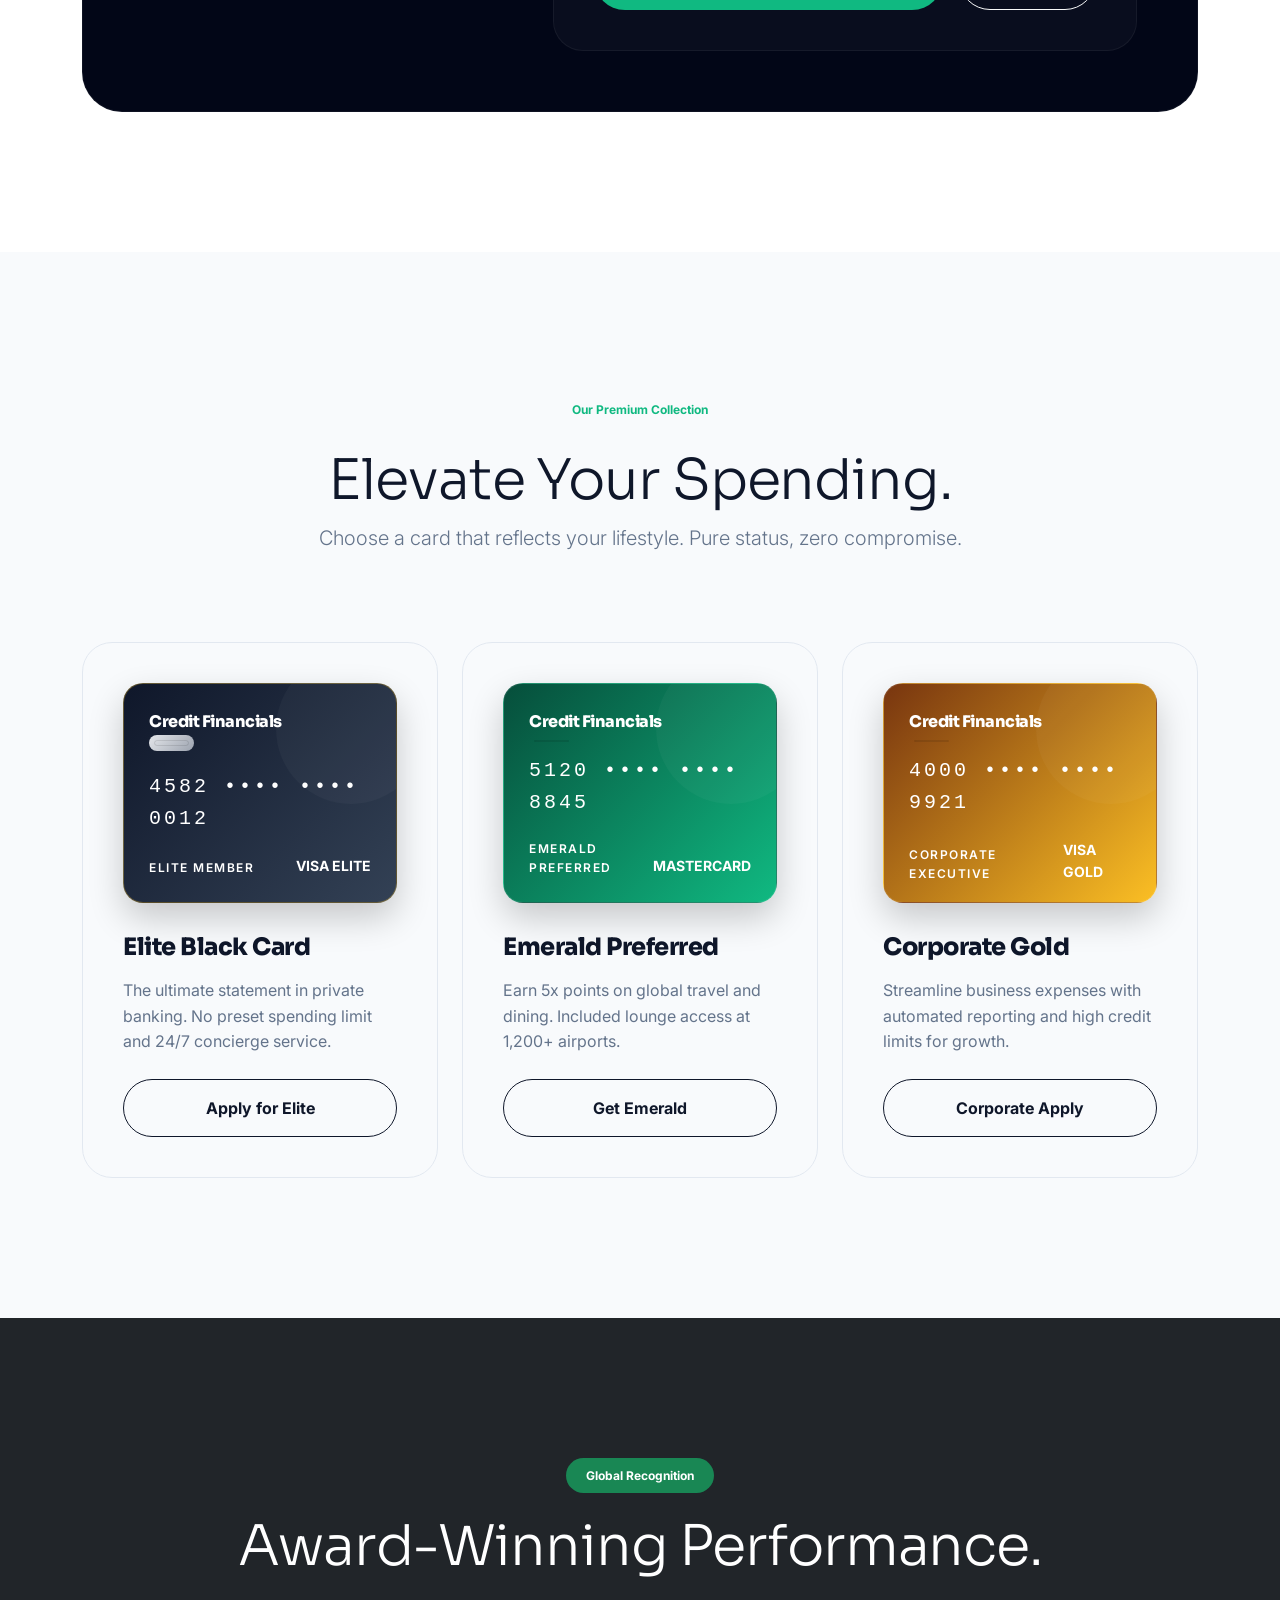
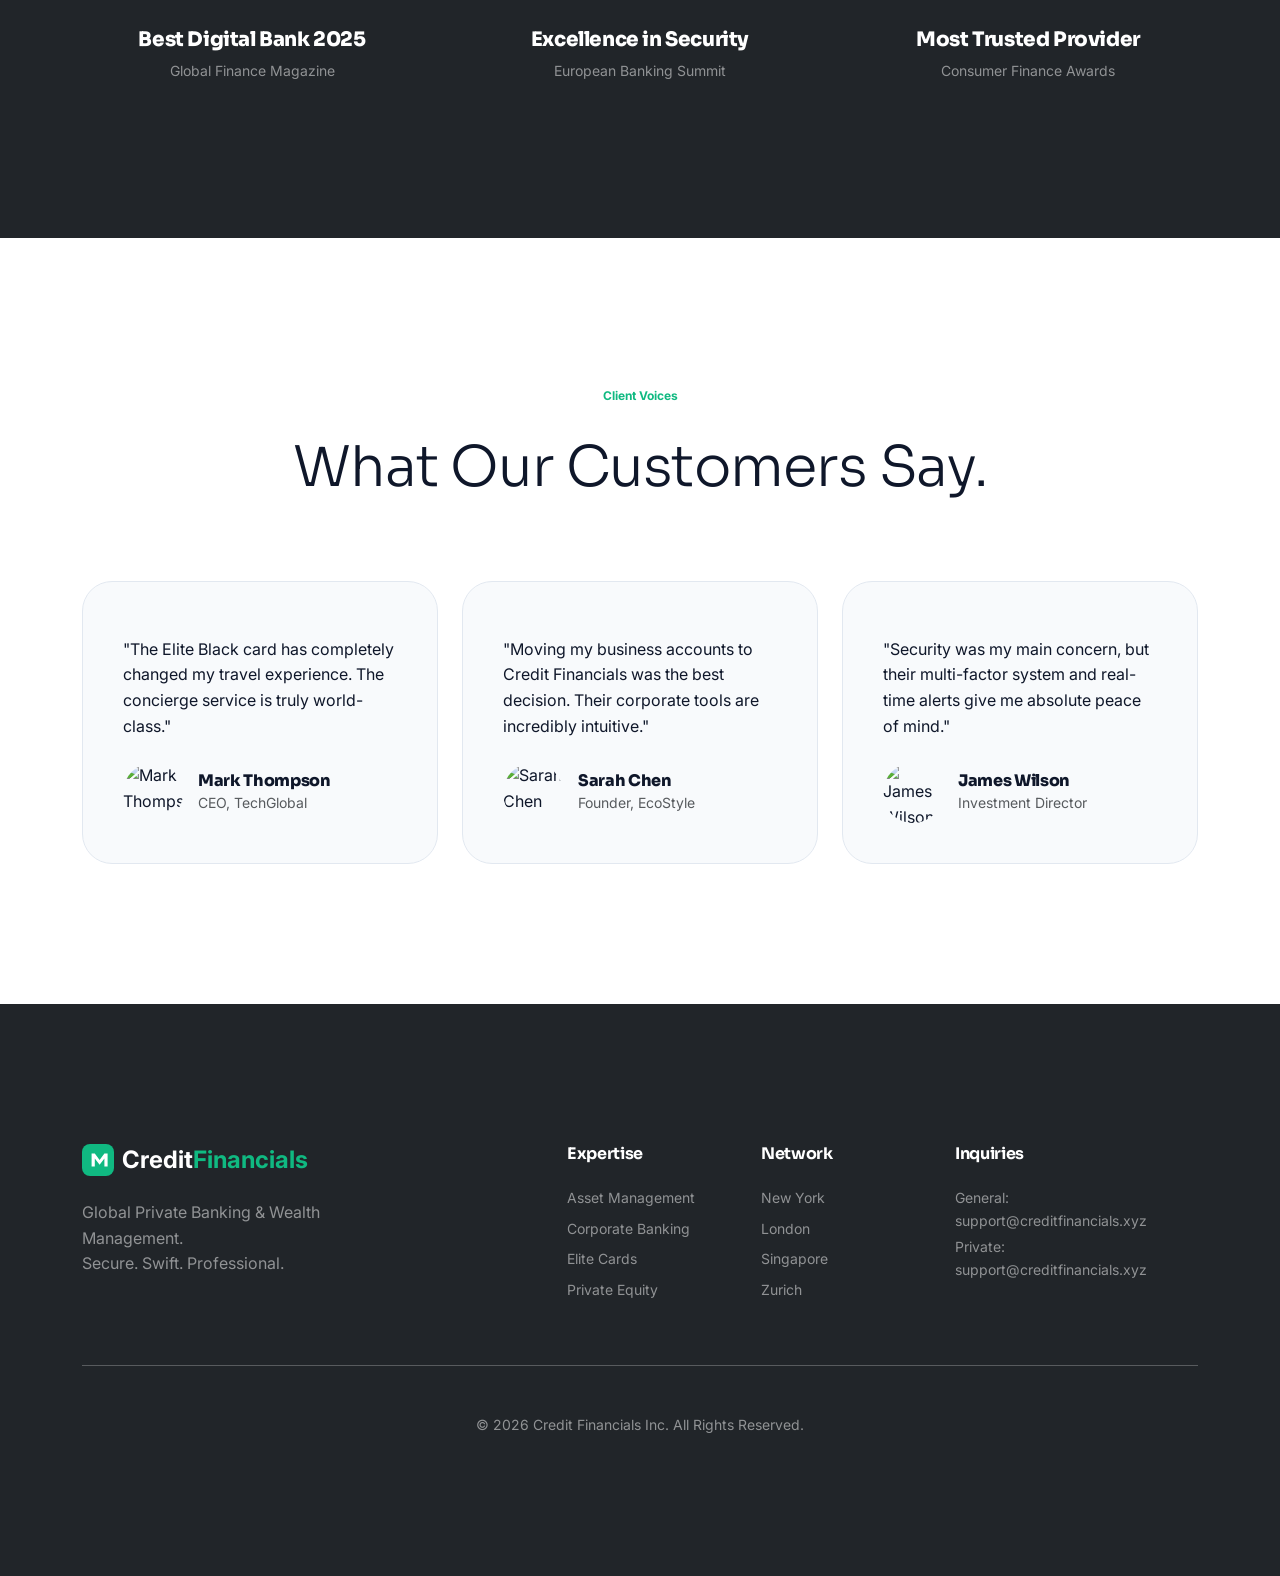
==== commit 2aa8a0f9: "Fix homepage navigation session UX and dashboard sidebar behavior" ====
--- a/index.html
+++ b/index.html
@@ -70,6 +70,7 @@
       box-shadow: 0 10px 30px rgba(0,0,0,0.05);
     }
 
+    .main-nav { display: flex; }
     .nav-item-wrapper { position: relative; padding: 10px 0; }
     .nav-link-custom { 
       font-weight: 700; 
@@ -390,9 +391,57 @@
       z-index: 1100;
     }
     .scrolled .mobile-nav-toggle { color: var(--nb-text); }
+    .header-actions {
+      display: flex;
+      align-items: center;
+      gap: 12px;
+      flex-shrink: 0;
+      position: relative;
+      z-index: 1101;
+    }
+    .header-theme-toggle {
+      display: inline-flex;
+      align-items: center;
+      justify-content: center;
+      width: 44px;
+      height: 44px;
+      border-radius: 999px;
+      border: 1px solid rgba(255,255,255,0.24);
+      background: rgba(255,255,255,0.08);
+      color: #fff;
+      backdrop-filter: blur(12px);
+      transition: 0.3s;
+    }
+    .header-theme-toggle:hover {
+      background: rgba(255,255,255,0.16);
+      color: #fff;
+    }
+    .scrolled .header-theme-toggle {
+      border-color: var(--nb-border);
+      background: var(--nb-card);
+      color: var(--nb-text);
+    }
+    .mobile-nav-backdrop {
+      display: none;
+      position: fixed;
+      inset: 0;
+      background: rgba(2, 6, 23, 0.5);
+      backdrop-filter: blur(4px);
+      z-index: 1040;
+    }
     
     @media (max-width: 991px) {
+      body.mobile-nav-open { overflow: hidden; }
+      .main-header .container { gap: 12px; }
+      .brand-text { font-size: 1.15rem !important; }
       .mobile-nav-toggle { display: block; }
+      .header-actions { gap: 8px; }
+      .header-theme-toggle {
+        width: 42px;
+        height: 42px;
+        display: inline-flex !important;
+        box-shadow: 0 10px 25px rgba(2, 6, 23, 0.2);
+      }
       .main-nav {
         position: fixed;
         top: 0;
@@ -409,6 +458,7 @@
         z-index: 1050;
       }
       .main-nav.active { right: 0; }
+      .mobile-nav-backdrop.active { display: block; }
       .nav-link-custom { color: var(--nb-text) !important; font-size: 18px; width: 100%; padding: 15px 0; border-bottom: 1px solid var(--nb-border); }
       .nav-preview { display: none !important; }
     }
@@ -416,18 +466,62 @@
     /* Stats Slideshow */
     .stats-slideshow-wrap {
       display: grid;
-      grid-template-columns: 1fr 1fr;
-      min-height: 500px;
+      grid-template-columns: minmax(320px, 0.95fr) minmax(320px, 1.05fr);
+      min-height: 560px;
       overflow: hidden;
+      background: #020617;
     }
     .stats-image-side {
-      background-image: url('https://images.unsplash.com/photo-1579621970795-87faff2f9050?auto=format&fit=crop&q=80&w=1200');
+      position: relative;
+      background-image:
+        linear-gradient(180deg, rgba(2, 6, 23, 0.18), rgba(2, 6, 23, 0.88)),
+        url('https://images.unsplash.com/photo-1554224155-6726b3ff858f?auto=format&fit=crop&q=80&w=1400');
       background-size: cover;
       background-position: center;
+      display: flex;
+      align-items: flex-end;
+      padding: 44px;
+    }
+    .stats-image-side::after {
+      content: '';
+      position: absolute;
+      inset: 24px;
+      border: 1px solid rgba(255,255,255,0.12);
+      border-radius: 32px;
+      pointer-events: none;
+    }
+    .stats-image-panel {
+      position: relative;
+      z-index: 2;
+      max-width: 340px;
+      background: rgba(2, 6, 23, 0.72);
+      border: 1px solid rgba(255,255,255,0.12);
+      border-radius: 28px;
+      padding: 24px;
+      backdrop-filter: blur(12px);
+    }
+    .stats-image-panel .eyebrow {
+      display: inline-flex;
+      align-items: center;
+      gap: 10px;
+      font-size: 12px;
+      text-transform: uppercase;
+      letter-spacing: 2px;
+      color: rgba(255,255,255,0.7);
+      margin-bottom: 14px;
+    }
+    .stats-image-panel h3 {
+      color: #fff;
+      font-size: 28px;
+      margin-bottom: 10px;
+    }
+    .stats-image-panel p {
+      color: rgba(255,255,255,0.72);
+      margin: 0;
     }
     .stats-content-side {
       background: #020617;
-      padding: 80px;
+      padding: 56px 72px;
       display: flex;
       flex-direction: column;
       justify-content: center;
@@ -435,27 +529,159 @@
     }
     .stat-slide {
       position: absolute;
-      left: 80px;
-      right: 80px;
+      left: 72px;
+      right: 72px;
       opacity: 0;
-      transform: translateY(30px);
+      transform: translateY(22px) scale(0.96);
       transition: all 0.8s cubic-bezier(0.4, 0, 0.2, 1);
       pointer-events: none;
     }
     .stat-slide.active {
       opacity: 1;
-      transform: translateY(0);
+      transform: translateY(0) scale(1);
       pointer-events: auto;
     }
-    .stat-slide .val { font-size: 82px; font-weight: 800; color: var(--nb-accent); margin-bottom: 10px; font-family: var(--font-heading); }
-    .stat-slide .label { font-size: 16px; text-transform: uppercase; letter-spacing: 4px; color: rgba(255,255,255,0.4); font-weight: 700; }
+    .stat-slide-card {
+      background: linear-gradient(180deg, rgba(15, 23, 42, 0.98), rgba(2, 6, 23, 0.9));
+      border: 1px solid rgba(255,255,255,0.08);
+      border-radius: 34px;
+      padding: 34px;
+      box-shadow: 0 24px 60px rgba(0,0,0,0.24);
+    }
+    .stat-slide-top {
+      display: flex;
+      align-items: flex-start;
+      justify-content: space-between;
+      gap: 18px;
+      margin-bottom: 22px;
+    }
+    .stat-slide-icon {
+      width: 58px;
+      height: 58px;
+      border-radius: 18px;
+      display: grid;
+      place-items: center;
+      background: rgba(16, 185, 129, 0.12);
+      border: 1px solid rgba(16, 185, 129, 0.25);
+      color: var(--nb-accent);
+      font-size: 24px;
+      flex-shrink: 0;
+    }
+    .stat-slide-copy {
+      flex: 1;
+    }
+    .stat-slide .label {
+      font-size: 13px;
+      text-transform: uppercase;
+      letter-spacing: 3px;
+      color: rgba(255,255,255,0.45);
+      font-weight: 700;
+      margin-bottom: 12px;
+      display: block;
+    }
+    .stat-slide .val {
+      font-size: 74px;
+      line-height: 0.96;
+      font-weight: 800;
+      color: var(--nb-accent);
+      margin-bottom: 12px;
+      font-family: var(--font-heading);
+    }
+    .stat-slide-desc {
+      font-size: 16px;
+      color: rgba(255,255,255,0.72);
+      margin: 0 0 22px;
+      max-width: 470px;
+    }
+    .stat-slide-features {
+      display: grid;
+      grid-template-columns: repeat(2, minmax(0, 1fr));
+      gap: 14px;
+    }
+    .stat-slide-feature {
+      display: flex;
+      align-items: center;
+      gap: 10px;
+      color: rgba(255,255,255,0.82);
+      font-size: 14px;
+      padding: 12px 14px;
+      border-radius: 16px;
+      background: rgba(255,255,255,0.03);
+      border: 1px solid rgba(255,255,255,0.06);
+    }
+    .stat-slide-feature i {
+      color: var(--nb-accent);
+    }
+    .stat-slide-indicators {
+      position: absolute;
+      left: 72px;
+      right: 72px;
+      bottom: 56px;
+      display: flex;
+      gap: 12px;
+      z-index: 3;
+    }
+    .stat-dot {
+      width: 12px;
+      height: 12px;
+      border-radius: 50%;
+      border: none;
+      background: rgba(255,255,255,0.18);
+      transition: 0.3s;
+    }
+    .stat-dot.active {
+      width: 42px;
+      border-radius: 999px;
+      background: var(--nb-accent);
+    }
+    .session-chip {
+      display: inline-flex;
+      align-items: center;
+      gap: 10px;
+      background: rgba(16, 185, 129, 0.12);
+      border: 1px solid rgba(16, 185, 129, 0.24);
+      color: #d1fae5;
+      padding: 10px 16px;
+      border-radius: 999px;
+      font-weight: 700;
+      font-size: 13px;
+      margin-bottom: 22px;
+      display: none;
+    }
+    .session-chip.active {
+      display: inline-flex;
+    }
 
     @media (max-width: 991px) {
       .stats-slideshow-wrap { grid-template-columns: 1fr; }
-      .stats-image-side { height: 300px; }
-      .stats-content-side { padding: 60px 30px; min-height: 400px; }
-      .stat-slide { left: 30px; right: 30px; }
-      .stat-slide .val { font-size: 60px; }
+      .stats-image-side {
+        min-height: 340px;
+        padding: 24px;
+      }
+      .stats-image-side::after {
+        inset: 16px;
+      }
+      .stats-content-side {
+        padding: 36px 22px 70px;
+        min-height: 480px;
+      }
+      .stat-slide {
+        left: 22px;
+        right: 22px;
+      }
+      .stat-slide-card {
+        padding: 24px;
+      }
+      .stat-slide-top {
+        flex-direction: column;
+      }
+      .stat-slide .val { font-size: 54px; }
+      .stat-slide-features { grid-template-columns: 1fr; }
+      .stat-slide-indicators {
+        left: 22px;
+        right: 22px;
+        bottom: 28px;
+      }
     }
 
     /* Better Detail Animation */
@@ -541,46 +767,46 @@
         <span class="h4 mb-0 fw-bolder text-white brand-text">Credit<span style="color:#10b981;">Financials</span></span>
       </a>
       
-      <nav class="d-none d-lg-flex align-items-center gap-4 main-nav">
+      <nav class="align-items-center gap-4 main-nav">
         <div class="nav-item-wrapper">
-          <a href="#about" class="nav-link-custom">About</a>
+          <a href="#about" class="nav-link-custom" onclick="toggleMobileNav(false)">About</a>
         </div>
         <div class="nav-item-wrapper">
-          <a href="#" class="nav-link-custom">Personal</a>
+          <a href="#solutions" class="nav-link-custom" onclick="toggleMobileNav(false)">Solutions</a>
           <div class="nav-preview">
             <div class="d-flex align-items-center gap-2 mb-3">
               <i class="bi bi-person-check text-success fs-5"></i>
-              <h6 class="mb-0 fw-bold">Personal Banking</h6>
-            </div>
-            <p class="mb-3">Tailored accounts, flexible savings, and intuitive wealth management for your daily life.</p>
+              <h6 class="mb-0 fw-bold">Everyday Banking</h6>
+            </div>
+            <p class="mb-3">Smart everyday banking, savings growth, and digital money management for modern customers.</p>
             <div class="nav-preview-item">
               <div class="nav-preview-icon"><i class="bi bi-wallet2"></i></div>
               <div>
-                <div class="fw-bold small">Checking & Savings</div>
-                <div class="text-muted" style="font-size: 11px;">High-yield interest accounts</div>
+                <div class="fw-bold small">Savings and Payments</div>
+                <div class="text-muted" style="font-size: 11px;">Designed for daily banking</div>
               </div>
             </div>
           </div>
         </div>
         <div class="nav-item-wrapper">
-          <a href="#" class="nav-link-custom">Business</a>
+          <a href="#accounts" class="nav-link-custom" onclick="toggleMobileNav(false)">Accounts</a>
           <div class="nav-preview">
             <div class="d-flex align-items-center gap-2 mb-3">
               <i class="bi bi-briefcase text-success fs-5"></i>
-              <h6 class="mb-0 fw-bold">Business Solutions</h6>
-            </div>
-            <p class="mb-3">Empowering enterprises with smart credit lines, payroll tools, and global trade finance.</p>
+              <h6 class="mb-0 fw-bold">Account Options</h6>
+            </div>
+            <p class="mb-3">Compare premium account types built for savings, liquidity, business growth, and private banking.</p>
             <div class="nav-preview-item">
               <div class="nav-preview-icon"><i class="bi bi-graph-up-arrow"></i></div>
               <div>
-                <div class="fw-bold small">Corporate Credit</div>
-                <div class="text-muted" style="font-size: 11px;">Lines up to $2M USD</div>
+                <div class="fw-bold small">Flexible Structures</div>
+                <div class="text-muted" style="font-size: 11px;">Find the right fit faster</div>
               </div>
             </div>
           </div>
         </div>
         <div class="nav-item-wrapper">
-          <a href="#" class="nav-link-custom">Cards</a>
+          <a href="#cards" class="nav-link-custom" onclick="toggleMobileNav(false)">Cards</a>
           <div class="nav-preview">
             <div class="d-flex align-items-center gap-2 mb-3">
               <i class="bi bi-credit-card-2-front text-success fs-5"></i>
@@ -597,33 +823,39 @@
           </div>
         </div>
         <div class="nav-item-wrapper">
-          <a href="#" class="nav-link-custom">Private</a>
+          <a href="#testimonials" class="nav-link-custom" onclick="toggleMobileNav(false)">Clients</a>
           <div class="nav-preview">
             <div class="d-flex align-items-center gap-2 mb-3">
               <i class="bi bi-gem text-success fs-5"></i>
-              <h6 class="mb-0 fw-bold">Private Wealth</h6>
-            </div>
-            <p class="mb-3">Bespoke advisory and elite financial services for high-net-worth individuals.</p>
+              <h6 class="mb-0 fw-bold">Client Experience</h6>
+            </div>
+            <p class="mb-3">See how customers use Credit Financials for secure wealth management and everyday banking.</p>
             <div class="nav-preview-item">
               <div class="nav-preview-icon"><i class="bi bi-shield-lock"></i></div>
               <div>
-                <div class="fw-bold small">Asset Protection</div>
-                <div class="text-muted" style="font-size: 11px;">Secure offshore vaults</div>
-              </div>
-            </div>
-          </div>
-        </div>
-        <button class="btn border-0 p-2 me-2" onclick="toggleTheme()" id="theme-toggle">
-          <i class="bi bi-moon-stars-fill text-white fs-5" id="theme-icon"></i>
+                <div class="fw-bold small">Trusted Worldwide</div>
+                <div class="text-muted" style="font-size: 11px;">Professional service and support</div>
+              </div>
+            </div>
+          </div>
+        </div>
+        <div class="nav-item-wrapper">
+          <a href="#contact" class="nav-link-custom" onclick="toggleMobileNav(false)">Contact Us</a>
+        </div>
+        <a href="app.html?view=login" class="btn-outline-white py-2 px-4" style="font-size: 13px;" id="header-login-cta" onclick="toggleMobileNav(false)">Login</a>
+        <a href="app.html" class="btn-premium py-2 px-4" style="font-size: 13px;" id="header-portal-cta" onclick="toggleMobileNav(false)">Online Portal</a>
+      </nav>
+      <div class="header-actions">
+        <button class="header-theme-toggle" onclick="toggleTheme()" id="theme-toggle" aria-label="Toggle theme">
+          <i class="bi bi-moon-stars-fill fs-5" id="theme-icon"></i>
         </button>
-        <a href="app.html" class="btn-premium py-2 px-4" style="font-size: 13px;">Online Portal</a>
-      </nav>
-      
-      <button class="mobile-nav-toggle" onclick="toggleMobileNav()">
-        <i class="bi bi-list"></i>
-      </button>
+        <button class="mobile-nav-toggle" onclick="toggleMobileNav()" aria-label="Open navigation">
+          <i class="bi bi-list"></i>
+        </button>
+      </div>
     </div>
   </header>
+  <div class="mobile-nav-backdrop" id="mobile-nav-backdrop" onclick="toggleMobileNav(false)"></div>
 
   <section class="hero-engine">
     <div class="hero-bg-image" style="background-image: url('https://images.unsplash.com/photo-1486406146926-c627a92ad1ab?auto=format&fit=crop&q=80&w=2000')"></div>
@@ -632,11 +864,13 @@
       <div class="row">
         <div class="col-lg-8">
           <span class="badge-premium animate__animated animate__fadeInDown">Global Excellence in Finance</span>
+          <div class="session-chip" id="session-chip"><i class="bi bi-shield-check"></i> Active session detected</div>
           <h1 class="display-1 text-white mb-4 animate__animated animate__fadeInUp">Banking Beyond <br><span style="color: #10b981;">Expectations.</span></h1>
           <p class="h5 text-white-50 mb-5 max-w-2xl animate__animated animate__fadeInUp" style="max-width: 600px;">Experience the fusion of elite private banking and cutting-edge digital technology. Secure, swift, and strictly professional.</p>
-          <div class="d-flex gap-4 animate__animated animate__fadeInUp">
+          <div class="d-flex gap-4 flex-wrap animate__animated animate__fadeInUp">
             <a href="app.html?view=register" class="btn-premium">Open Account <i class="bi bi-arrow-right"></i></a>
-            <a href="#cards" class="btn-outline-white">Compare Cards</a>
+            <a href="app.html?view=login" class="btn-outline-white" id="hero-login-cta">Login</a>
+            <a href="#cards" class="btn-outline-white">Explore Cards</a>
           </div>
         </div>
       </div>
@@ -662,23 +896,83 @@
 
   <!-- STATISTICS SECTION (Slideshow) -->
   <section class="stats-slideshow-wrap">
-    <div class="stats-image-side"></div>
+    <div class="stats-image-side">
+      <div class="stats-image-panel">
+        <div class="eyebrow"><i class="bi bi-graph-up-arrow"></i> Dynamic insights</div>
+        <h3>Banking momentum with a more premium presentation.</h3>
+        <p>Live metrics now combine image-led storytelling, cleaner transitions, and icon-supported highlights instead of the previous bare text-only motion.</p>
+      </div>
+    </div>
     <div class="stats-content-side">
       <div class="stat-slide active" data-index="0">
-        <div class="val">25+</div>
-        <div class="label">Years of Excellence</div>
+        <div class="stat-slide-card">
+          <div class="stat-slide-top">
+            <div class="stat-slide-icon"><i class="bi bi-award"></i></div>
+            <div class="stat-slide-copy">
+              <span class="label">Years of Excellence</span>
+              <div class="val">25+</div>
+            </div>
+          </div>
+          <p class="stat-slide-desc">A long-standing record of disciplined banking operations, trusted wealth support, and premium customer service across global markets.</p>
+          <div class="stat-slide-features">
+            <div class="stat-slide-feature"><i class="bi bi-shield-lock"></i> Security-first operations</div>
+            <div class="stat-slide-feature"><i class="bi bi-people"></i> Relationship-led service</div>
+          </div>
+        </div>
       </div>
       <div class="stat-slide" data-index="1">
-        <div class="val">$140B+</div>
-        <div class="label">Total Assets Managed</div>
+        <div class="stat-slide-card">
+          <div class="stat-slide-top">
+            <div class="stat-slide-icon"><i class="bi bi-bank2"></i></div>
+            <div class="stat-slide-copy">
+              <span class="label">Total Assets Managed</span>
+              <div class="val">$140B+</div>
+            </div>
+          </div>
+          <p class="stat-slide-desc">A global asset base supported by private banking discipline, real-time oversight, and scalable digital access for customers.</p>
+          <div class="stat-slide-features">
+            <div class="stat-slide-feature"><i class="bi bi-bar-chart-line"></i> Portfolio visibility</div>
+            <div class="stat-slide-feature"><i class="bi bi-globe2"></i> Cross-border reach</div>
+          </div>
+        </div>
       </div>
       <div class="stat-slide" data-index="2">
-        <div class="val">1200+</div>
-        <div class="label">Global Partners</div>
+        <div class="stat-slide-card">
+          <div class="stat-slide-top">
+            <div class="stat-slide-icon"><i class="bi bi-diagram-3"></i></div>
+            <div class="stat-slide-copy">
+              <span class="label">Global Partners</span>
+              <div class="val">1200+</div>
+            </div>
+          </div>
+          <p class="stat-slide-desc">Our ecosystem supports secure payments, wealth coordination, and business banking collaboration across leading global institutions.</p>
+          <div class="stat-slide-features">
+            <div class="stat-slide-feature"><i class="bi bi-link-45deg"></i> Connected infrastructure</div>
+            <div class="stat-slide-feature"><i class="bi bi-briefcase"></i> Enterprise ready</div>
+          </div>
+        </div>
       </div>
       <div class="stat-slide" data-index="3">
-        <div class="val">99.9%</div>
-        <div class="label">Uptime Reliability</div>
+        <div class="stat-slide-card">
+          <div class="stat-slide-top">
+            <div class="stat-slide-icon"><i class="bi bi-cpu"></i></div>
+            <div class="stat-slide-copy">
+              <span class="label">Uptime Reliability</span>
+              <div class="val">99.9%</div>
+            </div>
+          </div>
+          <p class="stat-slide-desc">Platform resilience and secure digital delivery keep customers connected to transfers, cards, and account activity with confidence.</p>
+          <div class="stat-slide-features">
+            <div class="stat-slide-feature"><i class="bi bi-lightning-charge"></i> Fast digital response</div>
+            <div class="stat-slide-feature"><i class="bi bi-clock-history"></i> Always-on availability</div>
+          </div>
+        </div>
+      </div>
+      <div class="stat-slide-indicators">
+        <button class="stat-dot active" data-slide-dot="0" onclick="showStatSlide(0)" aria-label="Show slide 1"></button>
+        <button class="stat-dot" data-slide-dot="1" onclick="showStatSlide(1)" aria-label="Show slide 2"></button>
+        <button class="stat-dot" data-slide-dot="2" onclick="showStatSlide(2)" aria-label="Show slide 3"></button>
+        <button class="stat-dot" data-slide-dot="3" onclick="showStatSlide(3)" aria-label="Show slide 4"></button>
       </div>
     </div>
   </section>
@@ -727,7 +1021,7 @@
   </section>
 
   <!-- SERVICES GRID SECTION (Screenshot 1 & 2) -->
-  <section class="section-padding" style="background: var(--nb-card);">
+  <section id="solutions" class="section-padding" style="background: var(--nb-card);">
     <div class="container">
       <div class="row mb-5 align-items-end">
         <div class="col-lg-6">
@@ -784,7 +1078,7 @@
   </section>
 
   <!-- ACCOUNT SELECTOR SECTION (Screenshot 3) -->
-  <section class="section-padding" style="background: var(--nb-bg);">
+  <section id="accounts" class="section-padding" style="background: var(--nb-bg);">
     <div class="container">
       <div class="row mb-5">
         <div class="col-lg-6">
@@ -963,7 +1257,7 @@
   </section>
 
   <!-- TESTIMONIALS SECTION -->
-  <section class="section-padding">
+  <section id="testimonials" class="section-padding">
     <div class="container">
       <div class="text-center mb-5 pb-lg-4">
         <span class="badge-premium">Client Voices</span>
@@ -1013,7 +1307,7 @@
     </div>
   </section>
 
-  <footer class="section-padding bg-dark text-white">
+  <footer id="contact" class="section-padding bg-dark text-white">
     <div class="container">
       <div class="row g-5">
         <div class="col-lg-4">
@@ -1046,8 +1340,8 @@
         </div>
         <div class="col-lg-3">
           <h6 class="fw-bold mb-4">Inquiries</h6>
-          <p class="small opacity-50 mb-1">General: support@creditfinancials.com</p>
-          <p class="small opacity-50">Private: elite@creditfinancials.com</p>
+          <p class="small opacity-50 mb-1">General: support@creditfinancials.xyz</p>
+          <p class="small opacity-50">Private: support@creditfinancials.xyz</p>
         </div>
       </div>
       <hr class="my-5 opacity-10">
@@ -1124,6 +1418,53 @@
         }
       })();
 
+      const getSessionDestination = () => {
+        const uid = sessionStorage.getItem('nb_session');
+        if (!uid) return null;
+        const role = (sessionStorage.getItem('nb_session_role') || 'customer').toLowerCase();
+        return ['admin', 'superadmin', 'teller'].includes(role) ? 'admin.html' : 'app.html';
+      };
+
+      const syncPortalCtas = () => {
+        const destination = getSessionDestination();
+        const chip = document.getElementById('session-chip');
+        const loginCta = document.getElementById('header-login-cta');
+        const portalCta = document.getElementById('header-portal-cta');
+        const heroLoginCta = document.getElementById('hero-login-cta');
+
+        if (destination) {
+          if (chip) chip.classList.add('active');
+          if (loginCta) {
+            loginCta.href = destination;
+            loginCta.textContent = 'Back to Dashboard';
+          }
+          if (portalCta) {
+            portalCta.href = destination;
+            portalCta.textContent = 'Open Dashboard';
+          }
+          if (heroLoginCta) {
+            heroLoginCta.href = destination;
+            heroLoginCta.textContent = 'Back to Dashboard';
+          }
+          return;
+        }
+
+        if (chip) chip.classList.remove('active');
+        if (loginCta) {
+          loginCta.href = 'app.html?view=login';
+          loginCta.textContent = 'Login';
+        }
+        if (portalCta) {
+          portalCta.href = 'app.html';
+          portalCta.textContent = 'Online Portal';
+        }
+        if (heroLoginCta) {
+          heroLoginCta.href = 'app.html?view=login';
+          heroLoginCta.textContent = 'Login';
+        }
+      };
+      syncPortalCtas();
+
       // Background Parallax/Zoom
       const hero = document.querySelector('.hero-engine');
       window.addEventListener('scroll', () => {
@@ -1142,24 +1483,44 @@
       document.querySelectorAll('section > div').forEach(el => observer.observe(el));
 
       // Mobile Nav Toggle
-      window.toggleMobileNav = () => {
-        document.querySelector('.main-nav').classList.toggle('active');
+      window.toggleMobileNav = (force) => {
+        const nav = document.querySelector('.main-nav');
         const icon = document.querySelector('.mobile-nav-toggle i');
-        icon.classList.toggle('bi-list');
-        icon.classList.toggle('bi-x');
+        const backdrop = document.getElementById('mobile-nav-backdrop');
+        if (!nav || !icon || !backdrop) return;
+        const open = force !== undefined ? !!force : !nav.classList.contains('active');
+        nav.classList.toggle('active', open);
+        backdrop.classList.toggle('active', open);
+        document.body.classList.toggle('mobile-nav-open', open);
+        icon.classList.toggle('bi-list', !open);
+        icon.classList.toggle('bi-x', open);
       };
+      window.addEventListener('resize', () => {
+        if (window.innerWidth > 991) window.toggleMobileNav(false);
+      });
 
       // Stats Slideshow Logic
       (function() {
         let currentSlide = 0;
         const slides = document.querySelectorAll('.stat-slide');
+        const dots = document.querySelectorAll('[data-slide-dot]');
         if (slides.length === 0) return;
 
+        const showSlide = (index) => {
+          slides[currentSlide].classList.remove('active');
+          if (dots[currentSlide]) dots[currentSlide].classList.remove('active');
+          currentSlide = (index + slides.length) % slides.length;
+          slides[currentSlide].classList.add('active');
+          if (dots[currentSlide]) dots[currentSlide].classList.add('active');
+        };
+
+        window.showStatSlide = (index) => {
+          showSlide(index);
+        };
+
         setInterval(() => {
-          slides[currentSlide].classList.remove('active');
-          currentSlide = (currentSlide + 1) % slides.length;
-          slides[currentSlide].classList.add('active');
-        }, 4000);
+          showSlide(currentSlide + 1);
+        }, 4500);
       })();
 
       // Account Selector Interactivity
@@ -1274,4 +1635,4 @@
     })();
   </script>
 </body>
-</html>+</html>
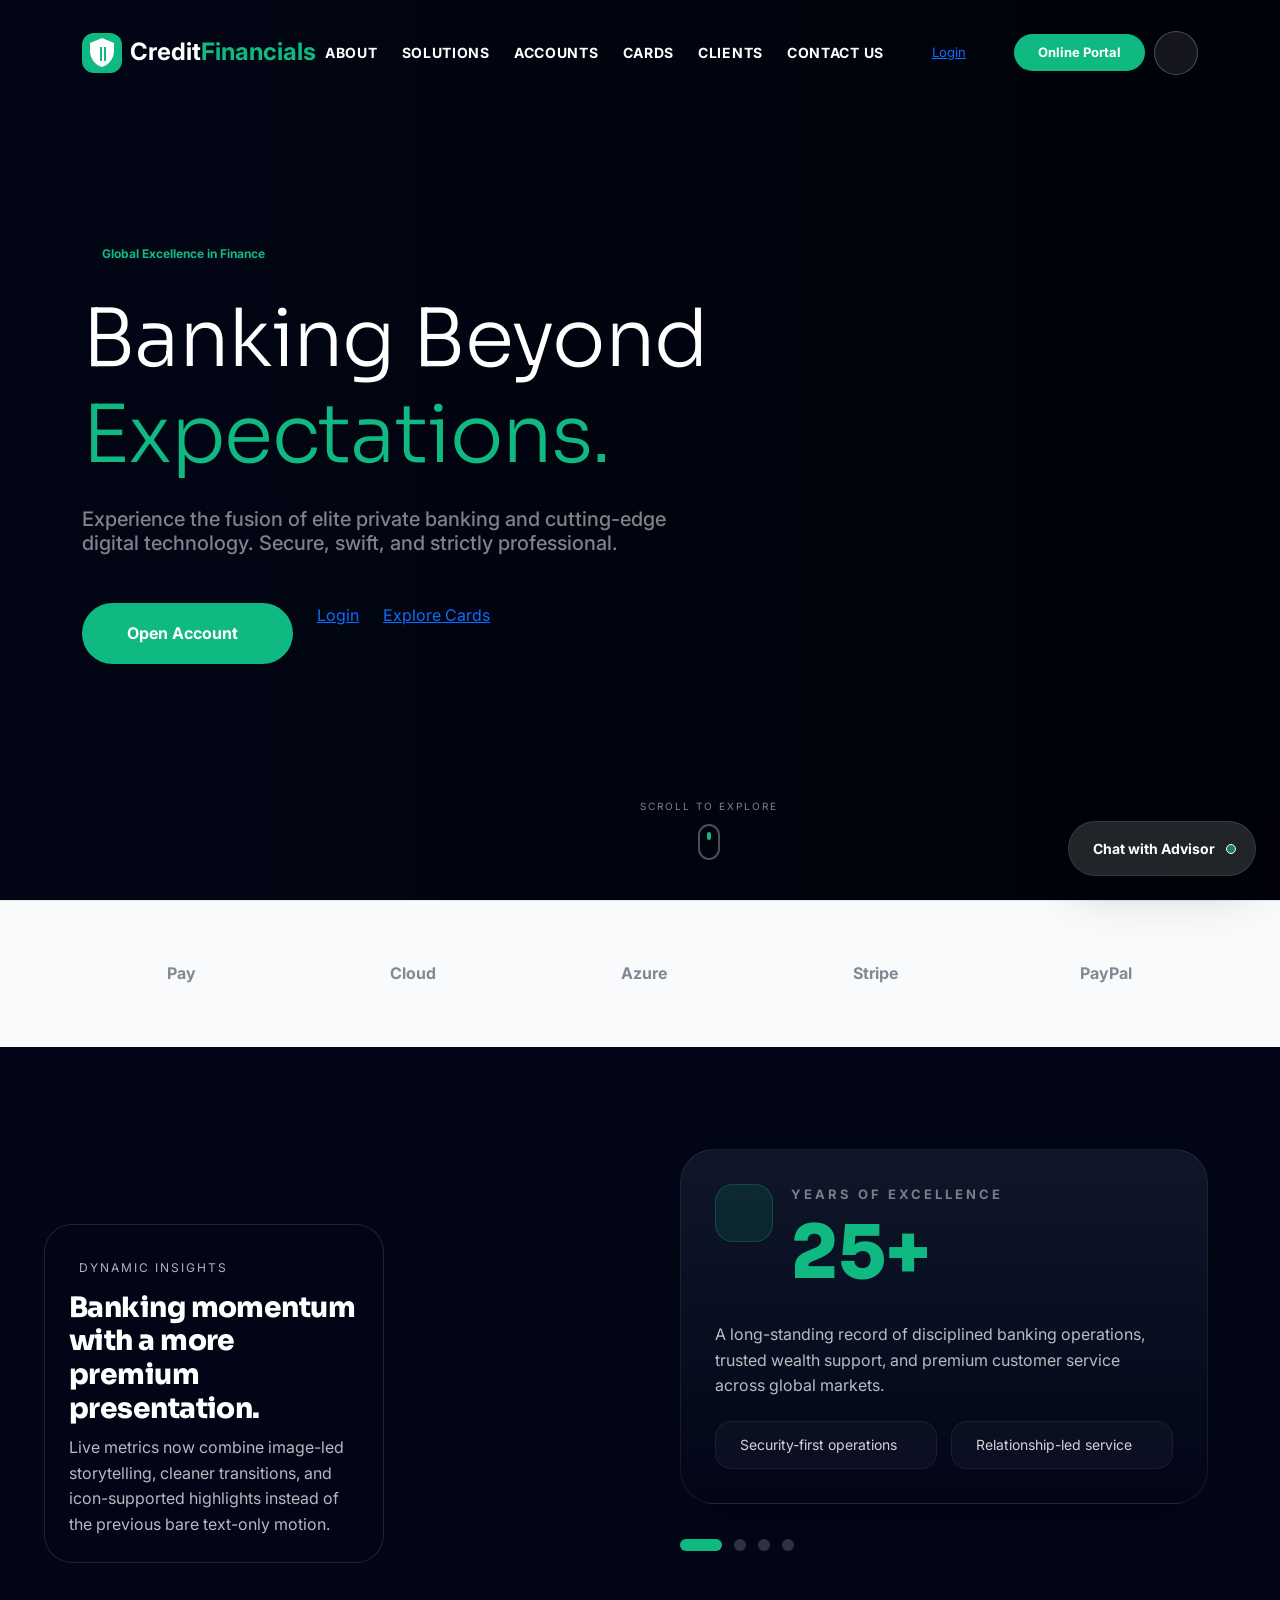
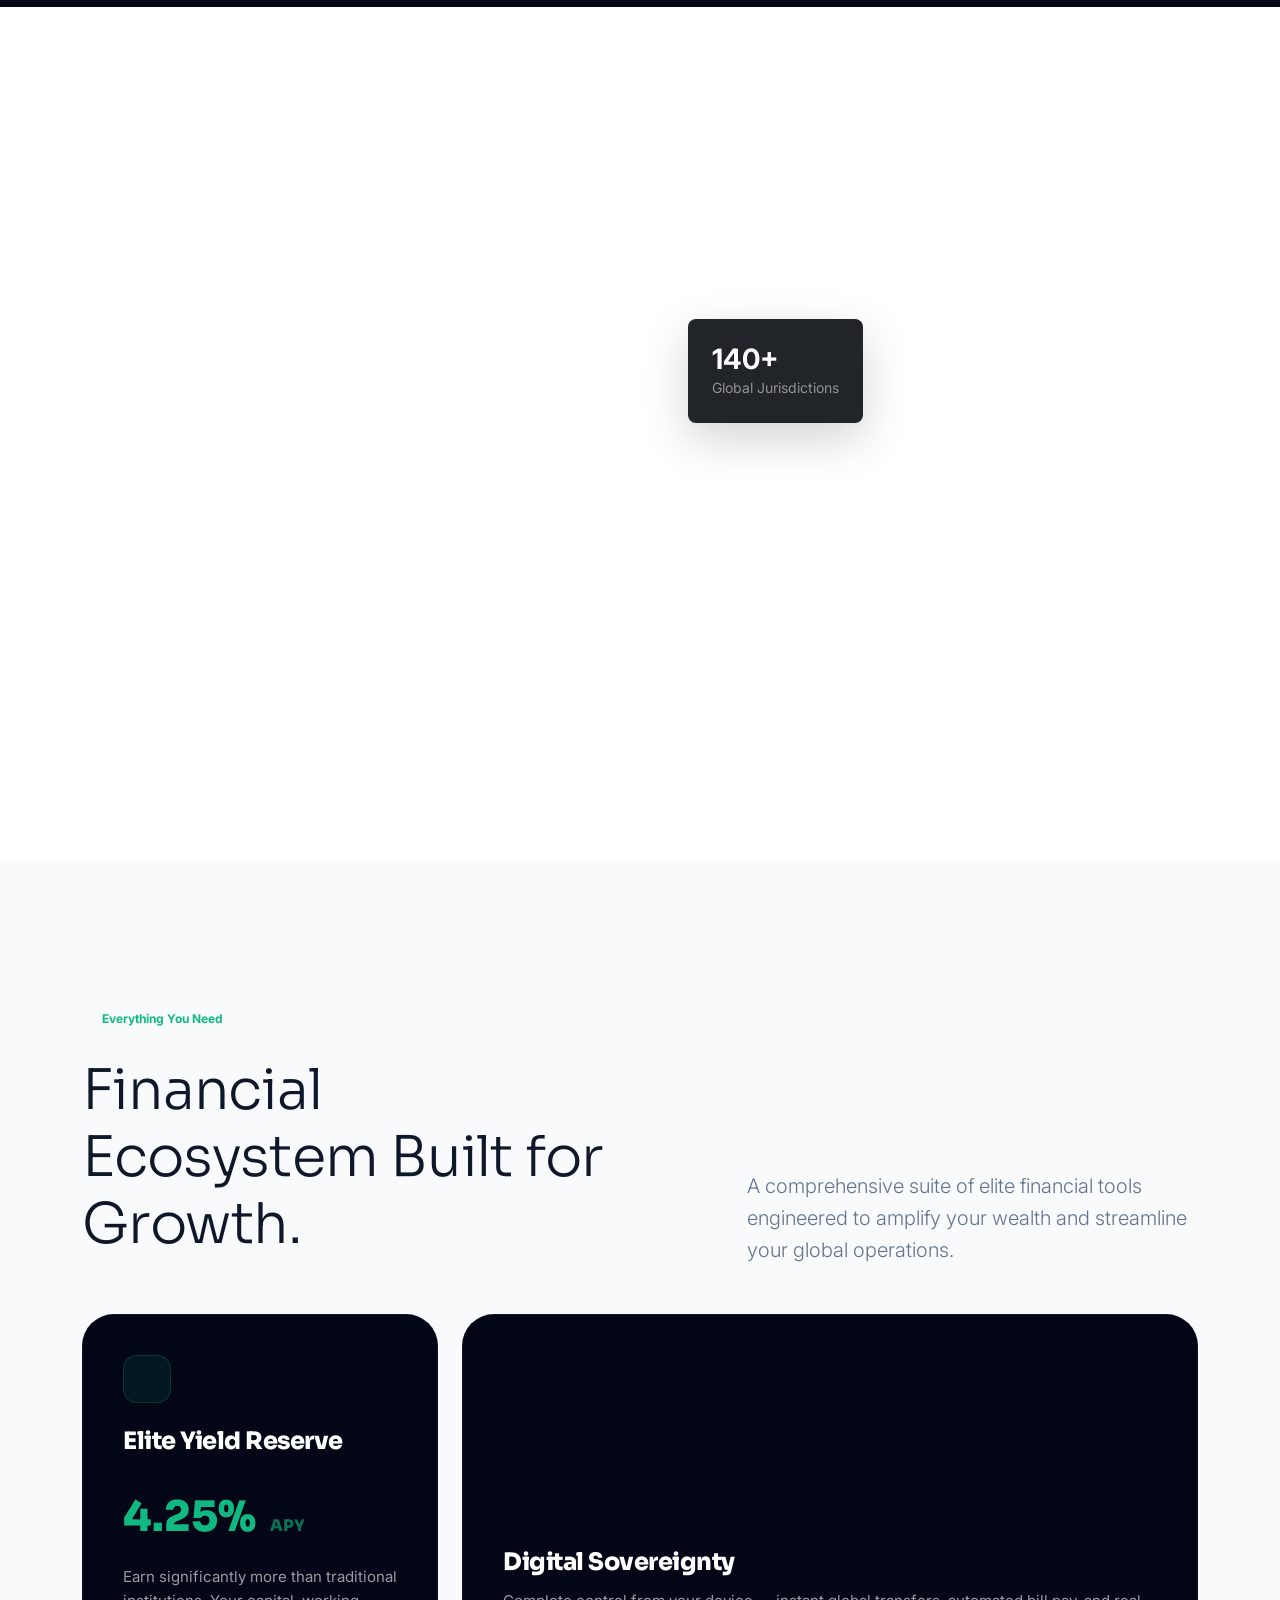
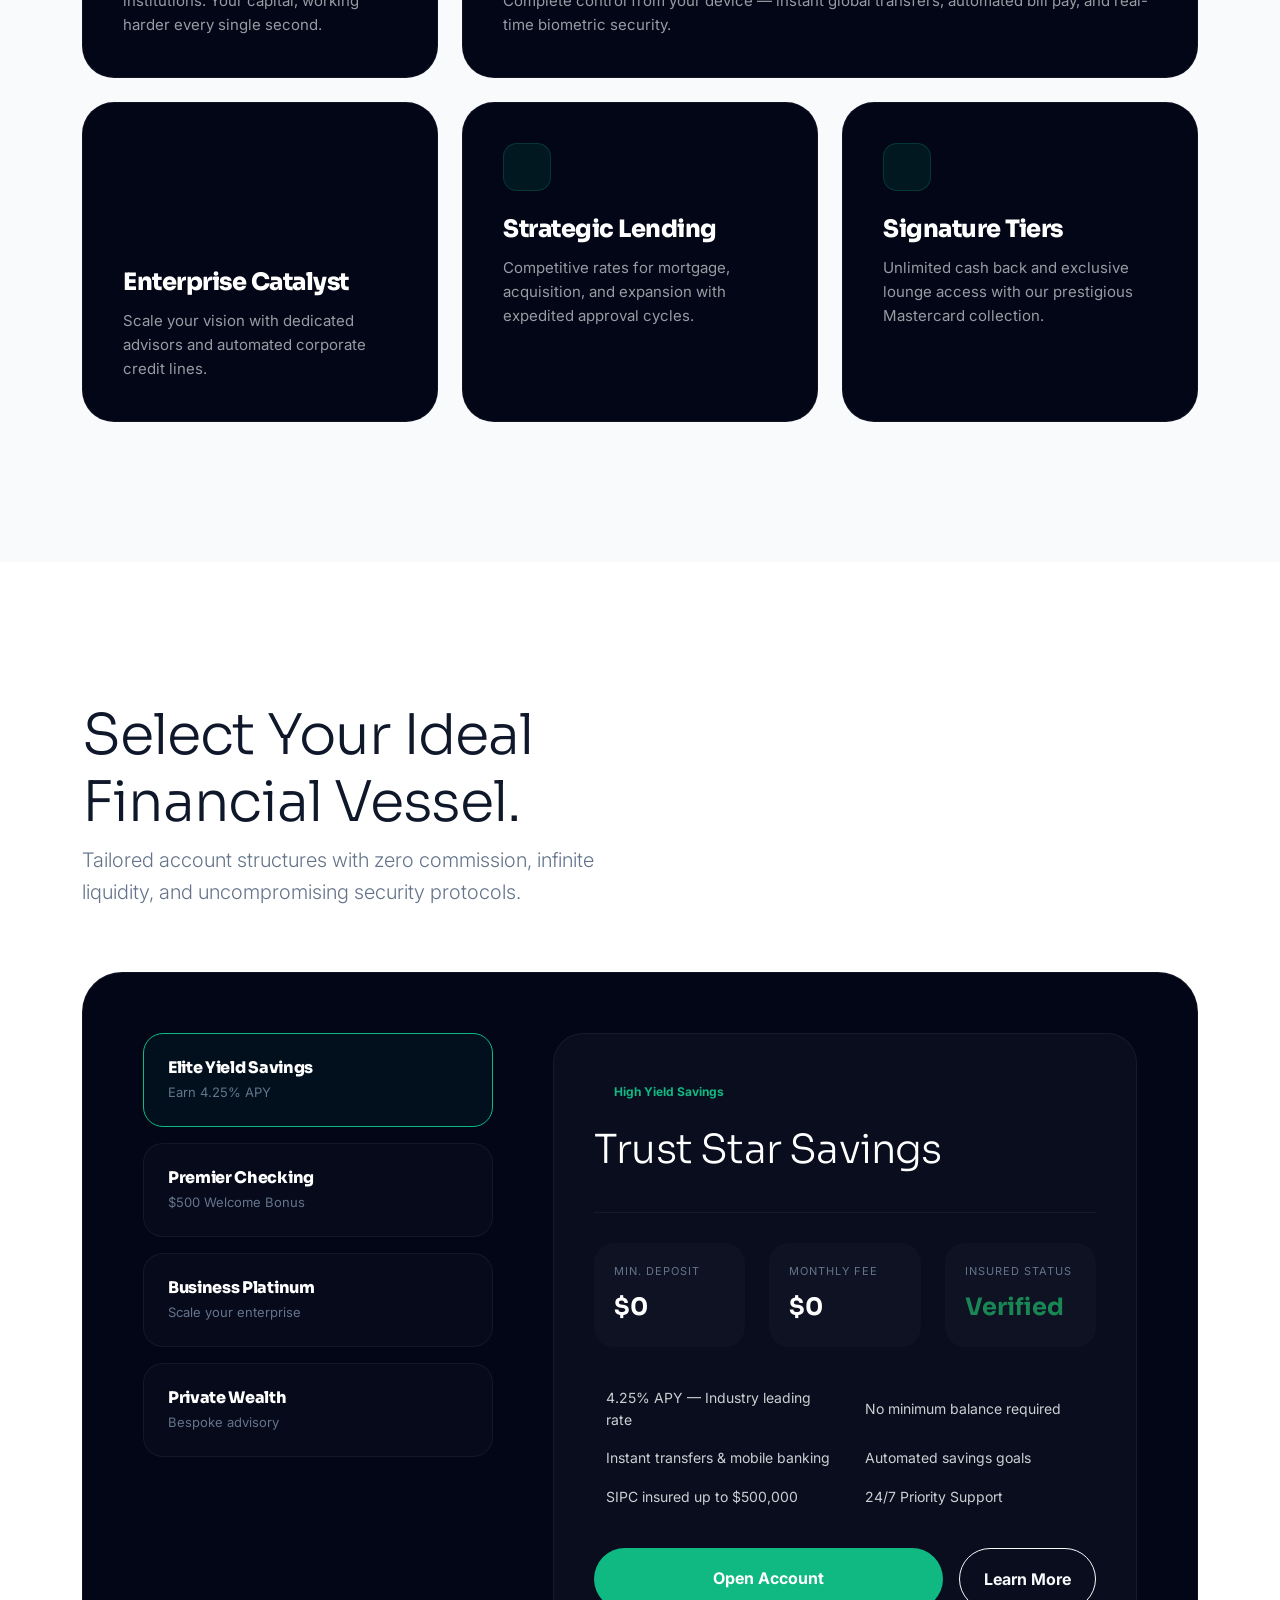
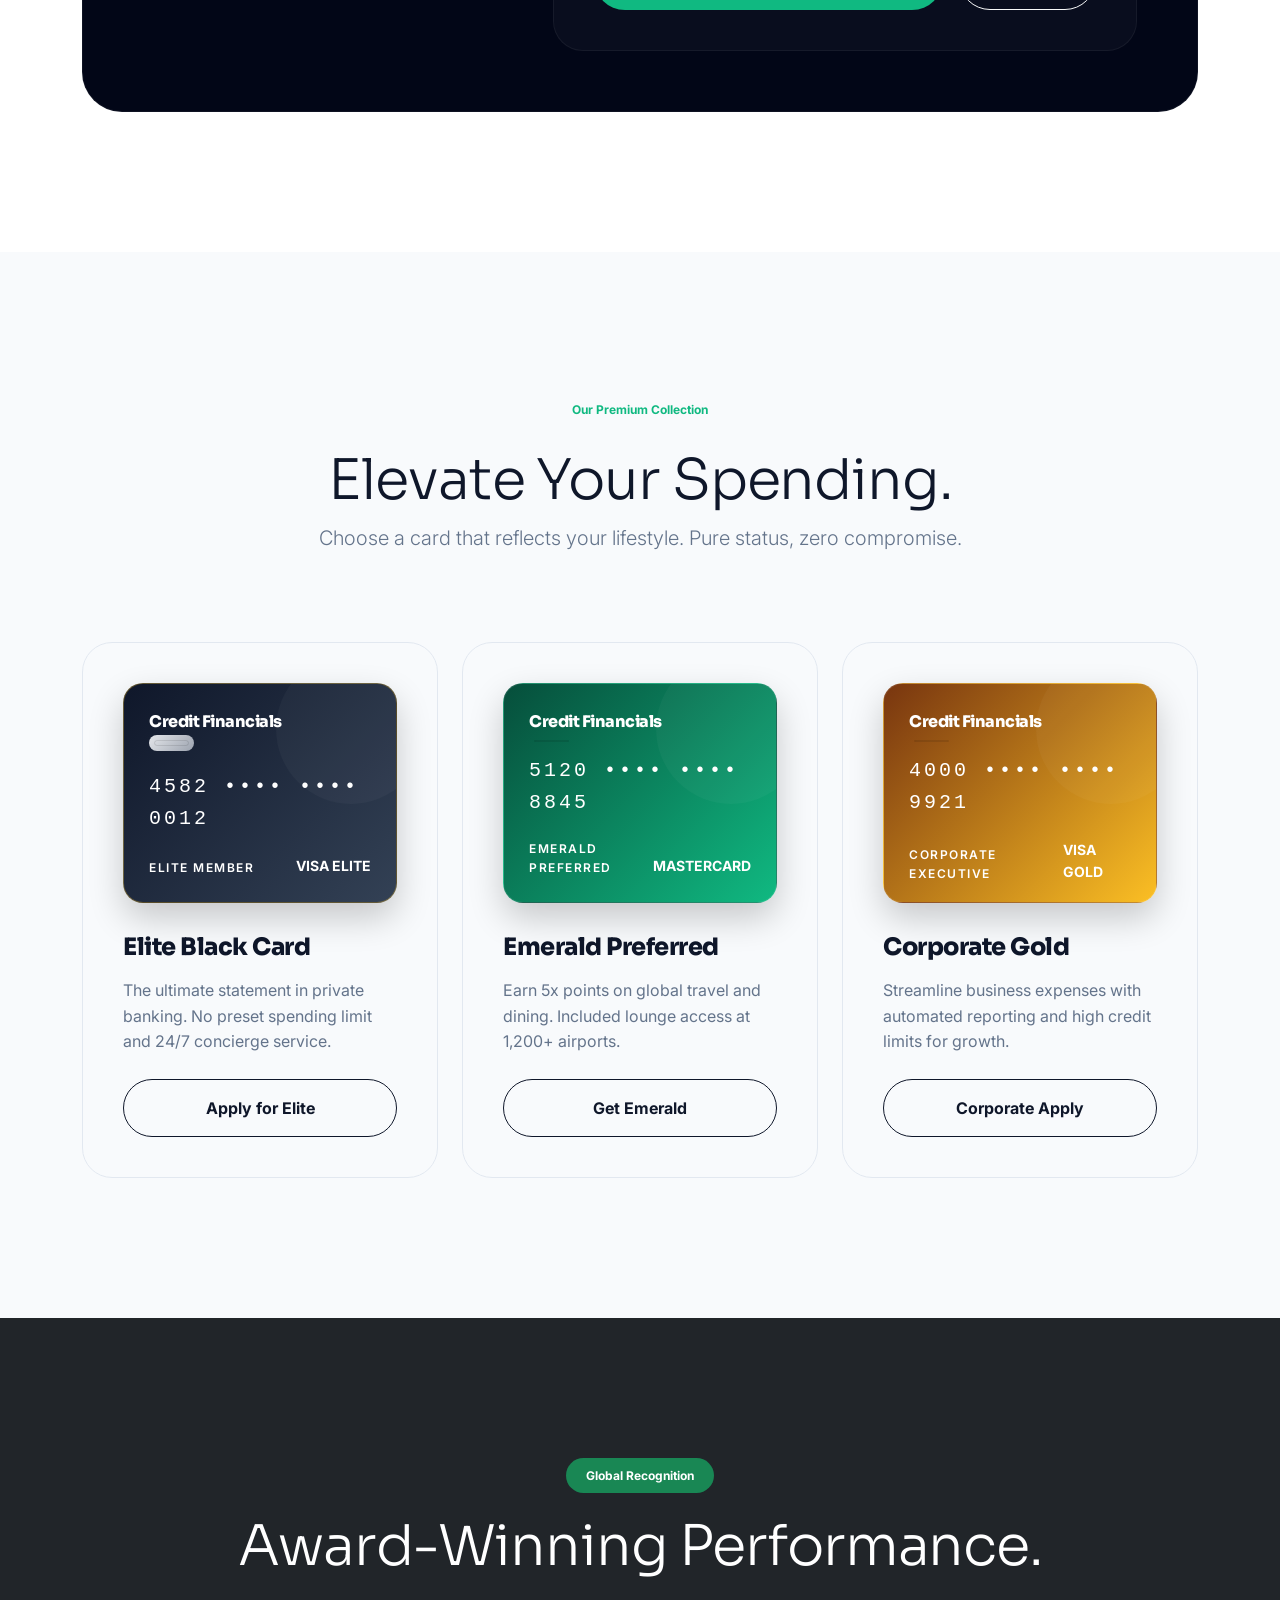
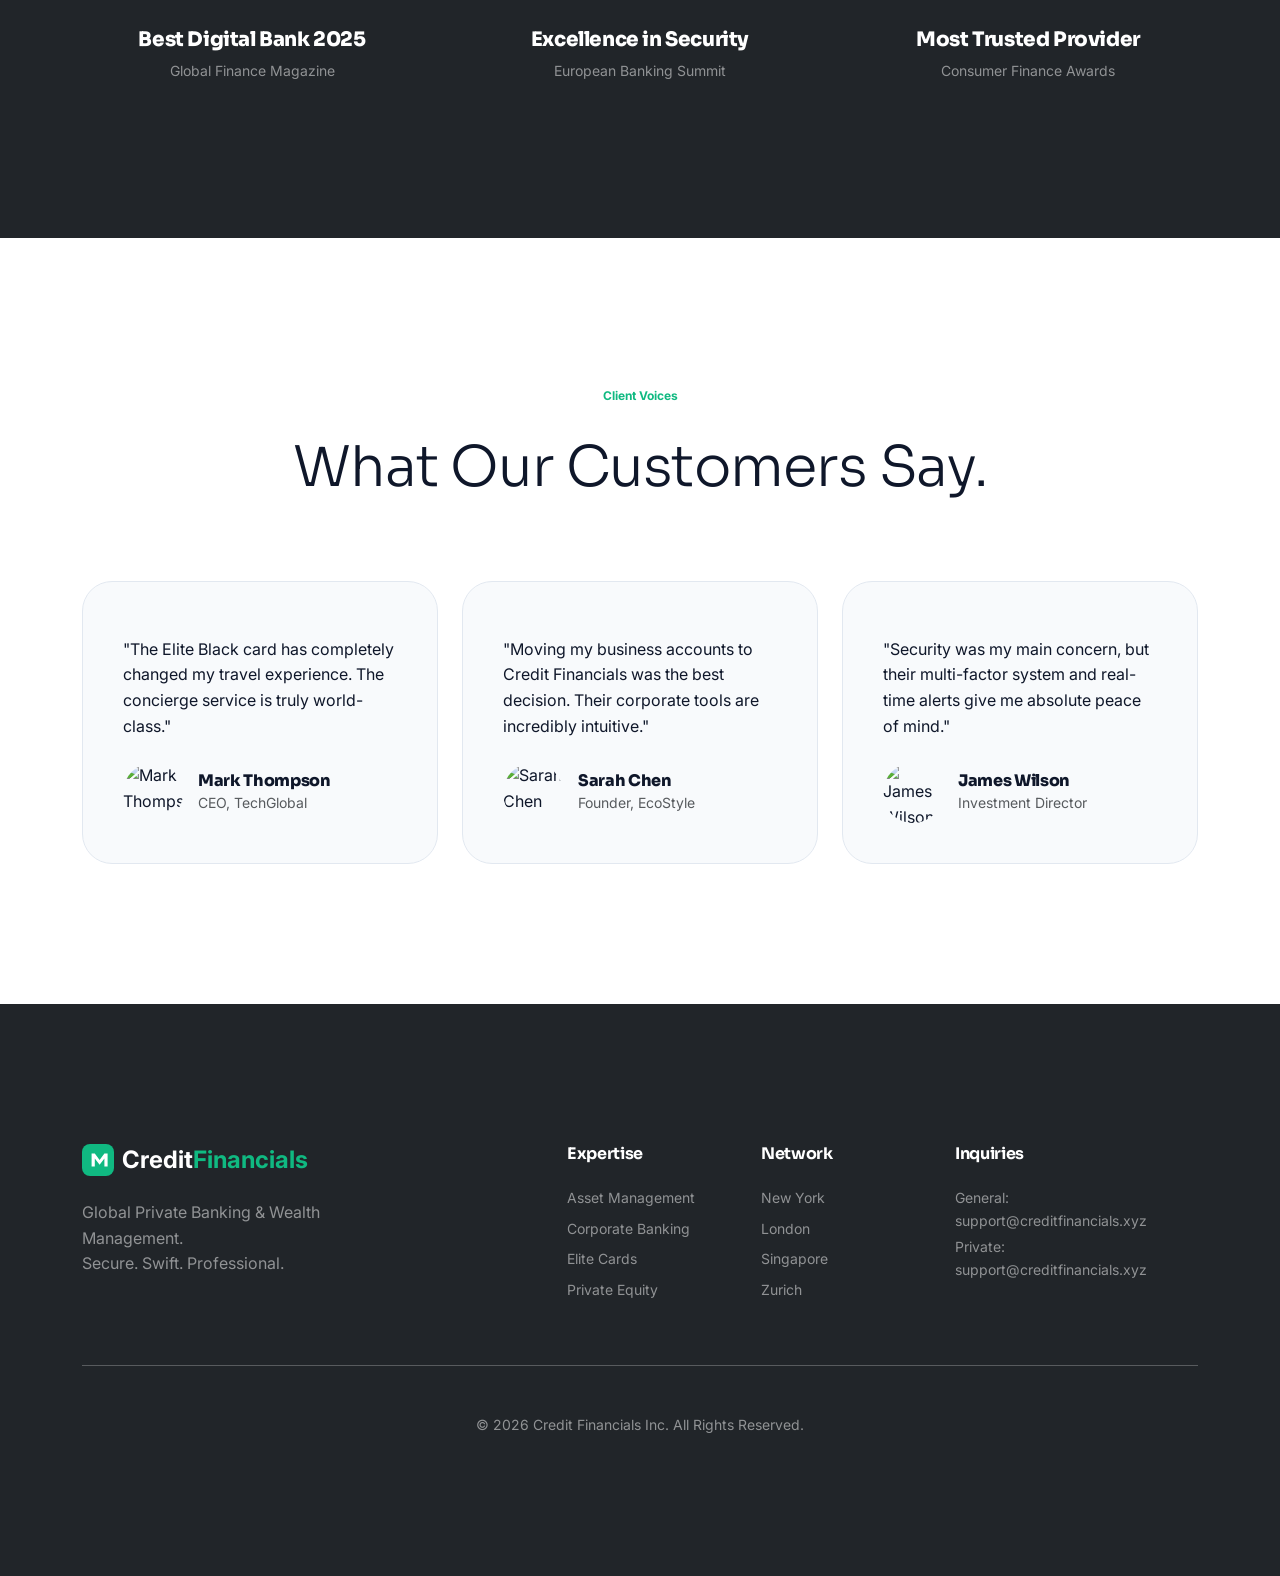
==== commit 25aafb7c: "Fix mobile landing nav overlay stacking and remove blur" ====
--- a/index.html
+++ b/index.html
@@ -57,7 +57,7 @@
     .main-header { 
       position: absolute; 
       top: 0; left: 0; right: 0; 
-      z-index: 1000; 
+      z-index: 1060; 
       padding: 30px 0; 
       transition: all 0.4s cubic-bezier(0.4, 0, 0.2, 1); 
     }
@@ -425,8 +425,8 @@
       display: none;
       position: fixed;
       inset: 0;
-      background: rgba(2, 6, 23, 0.5);
-      backdrop-filter: blur(4px);
+      background: rgba(2, 6, 23, 0.65);
+      backdrop-filter: none;
       z-index: 1040;
     }
     
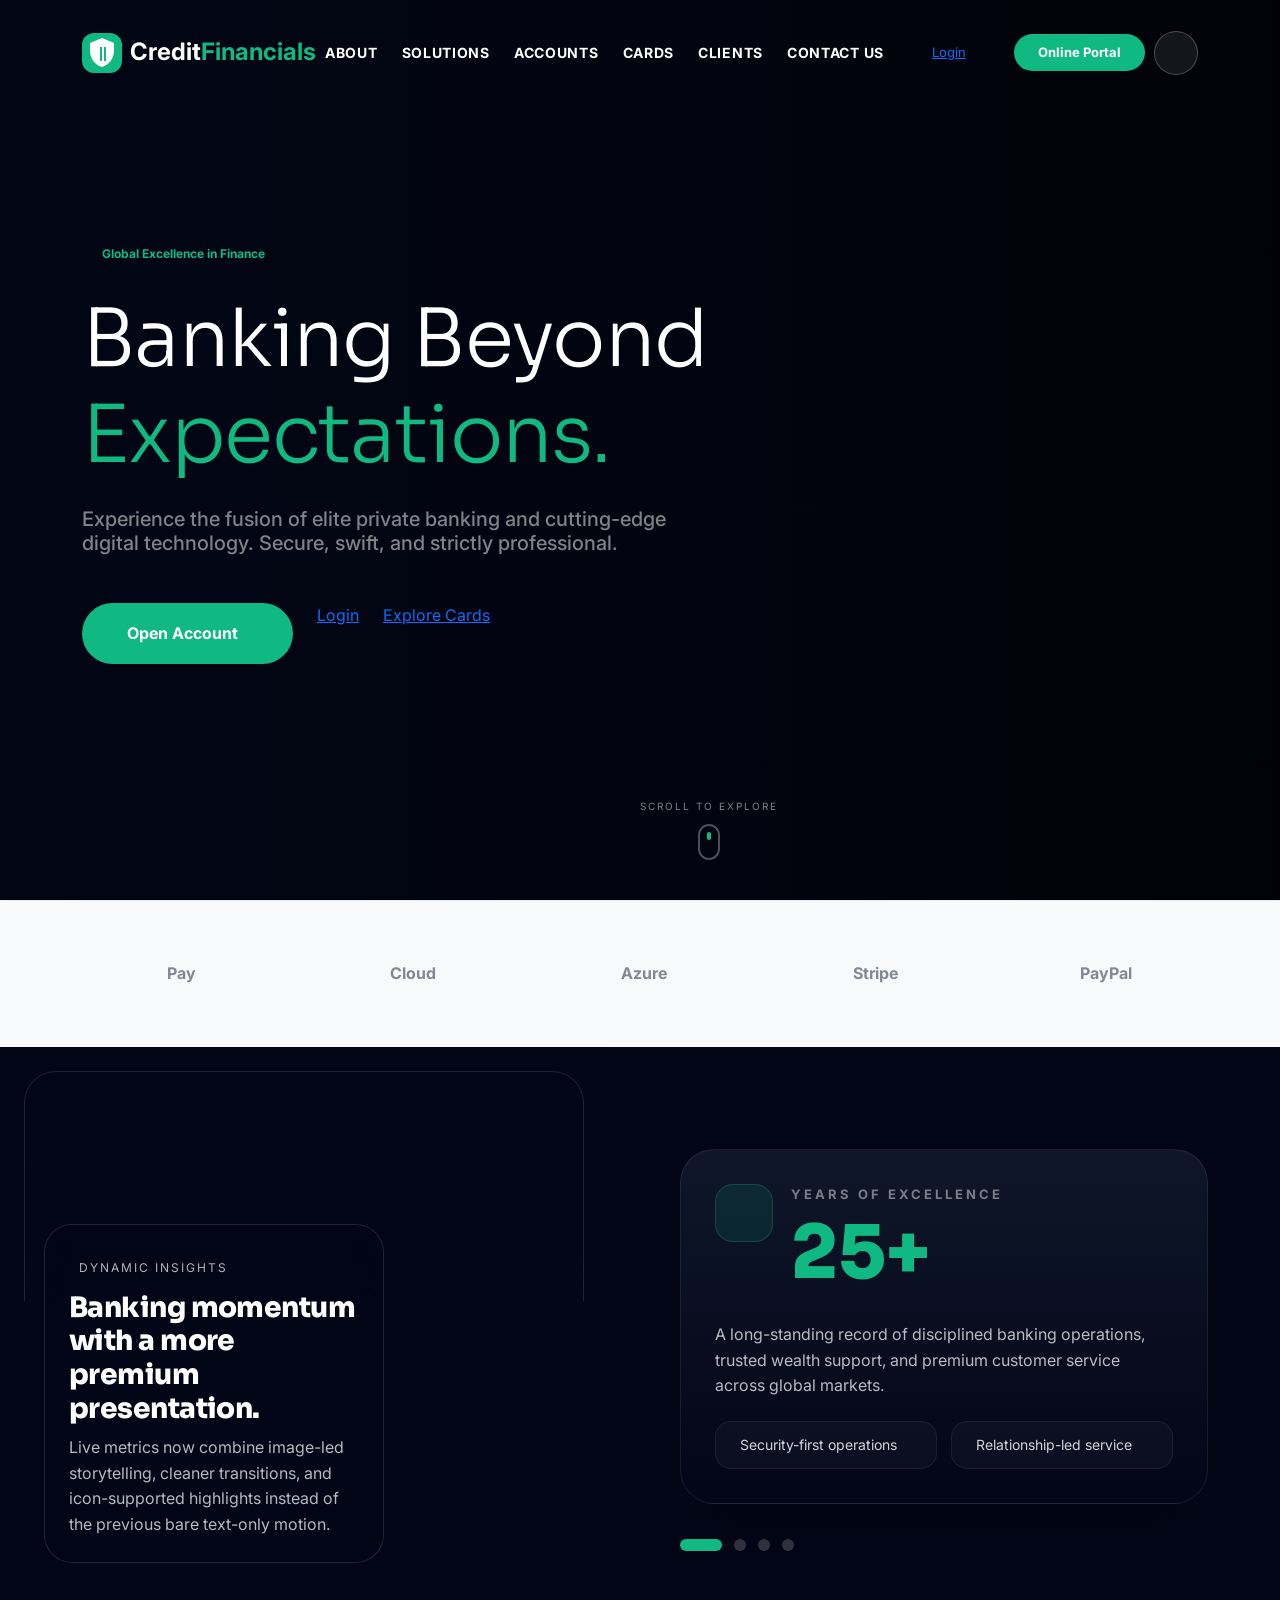
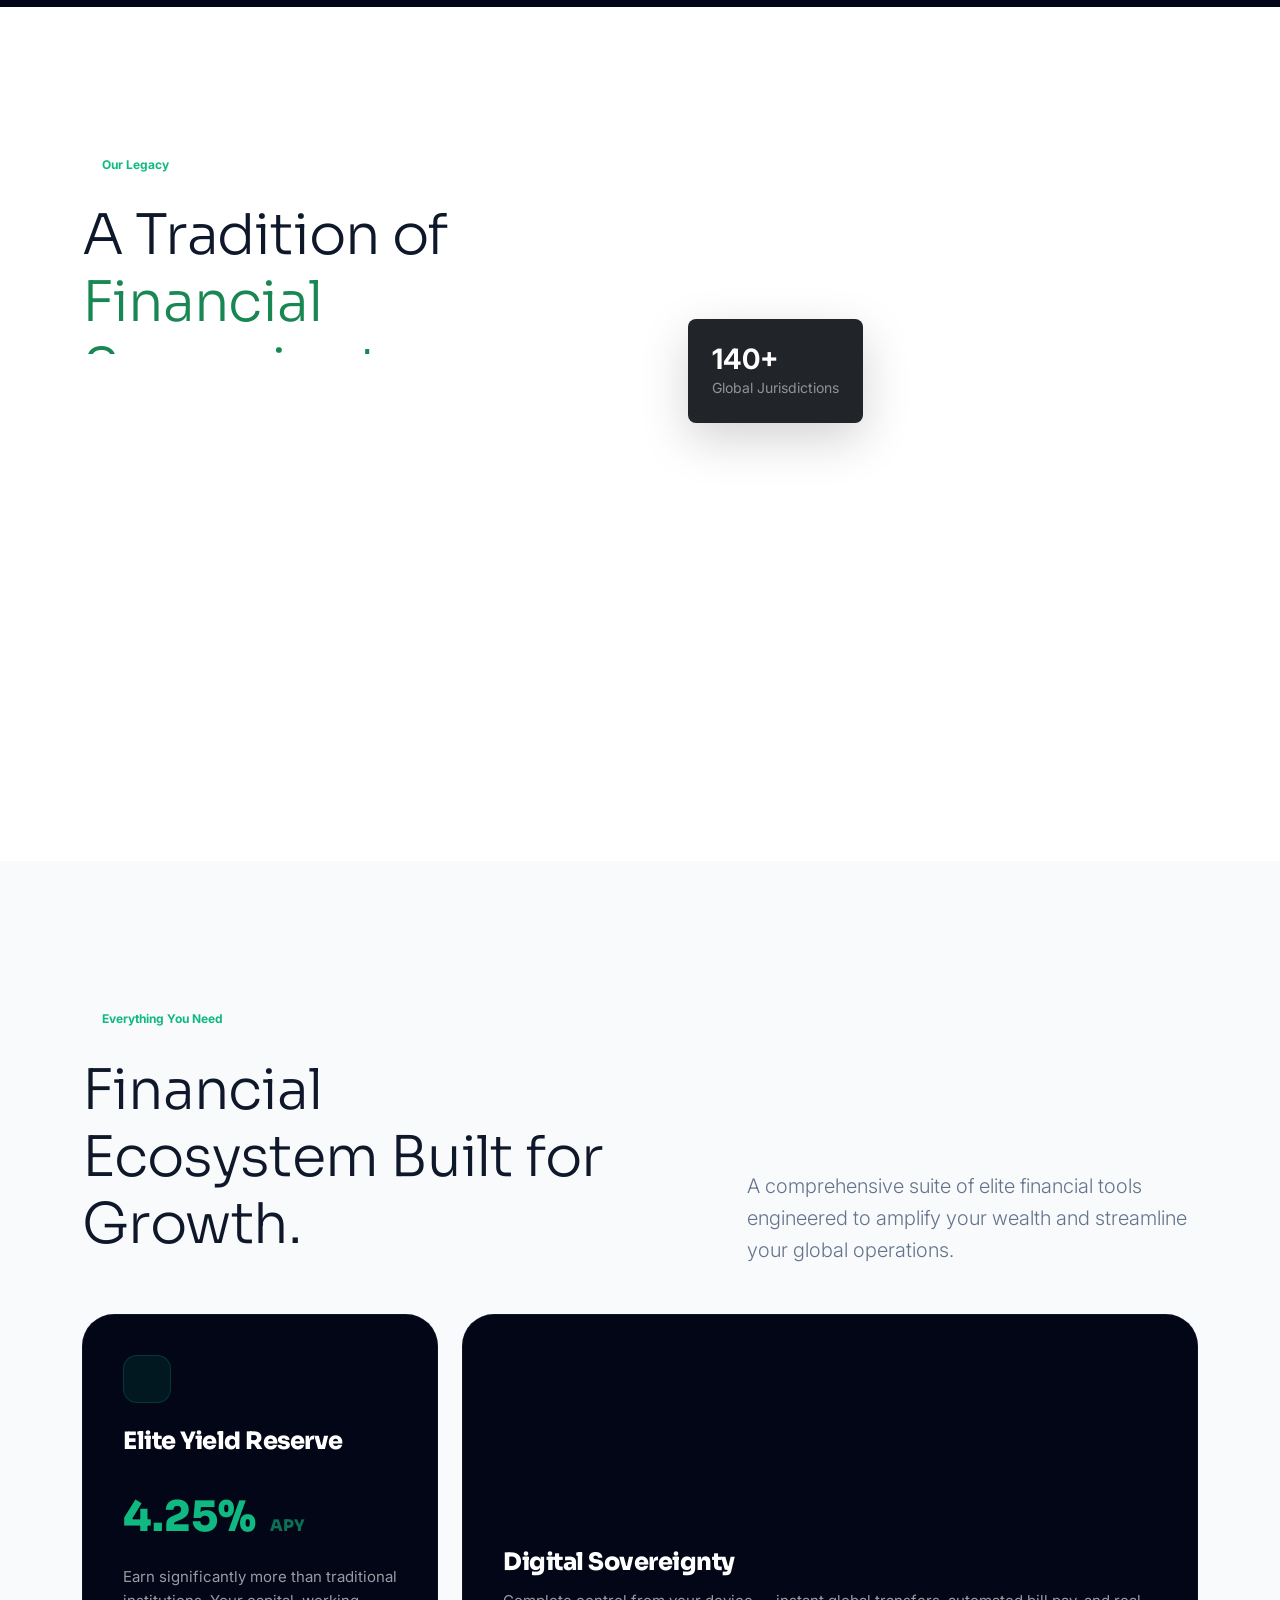
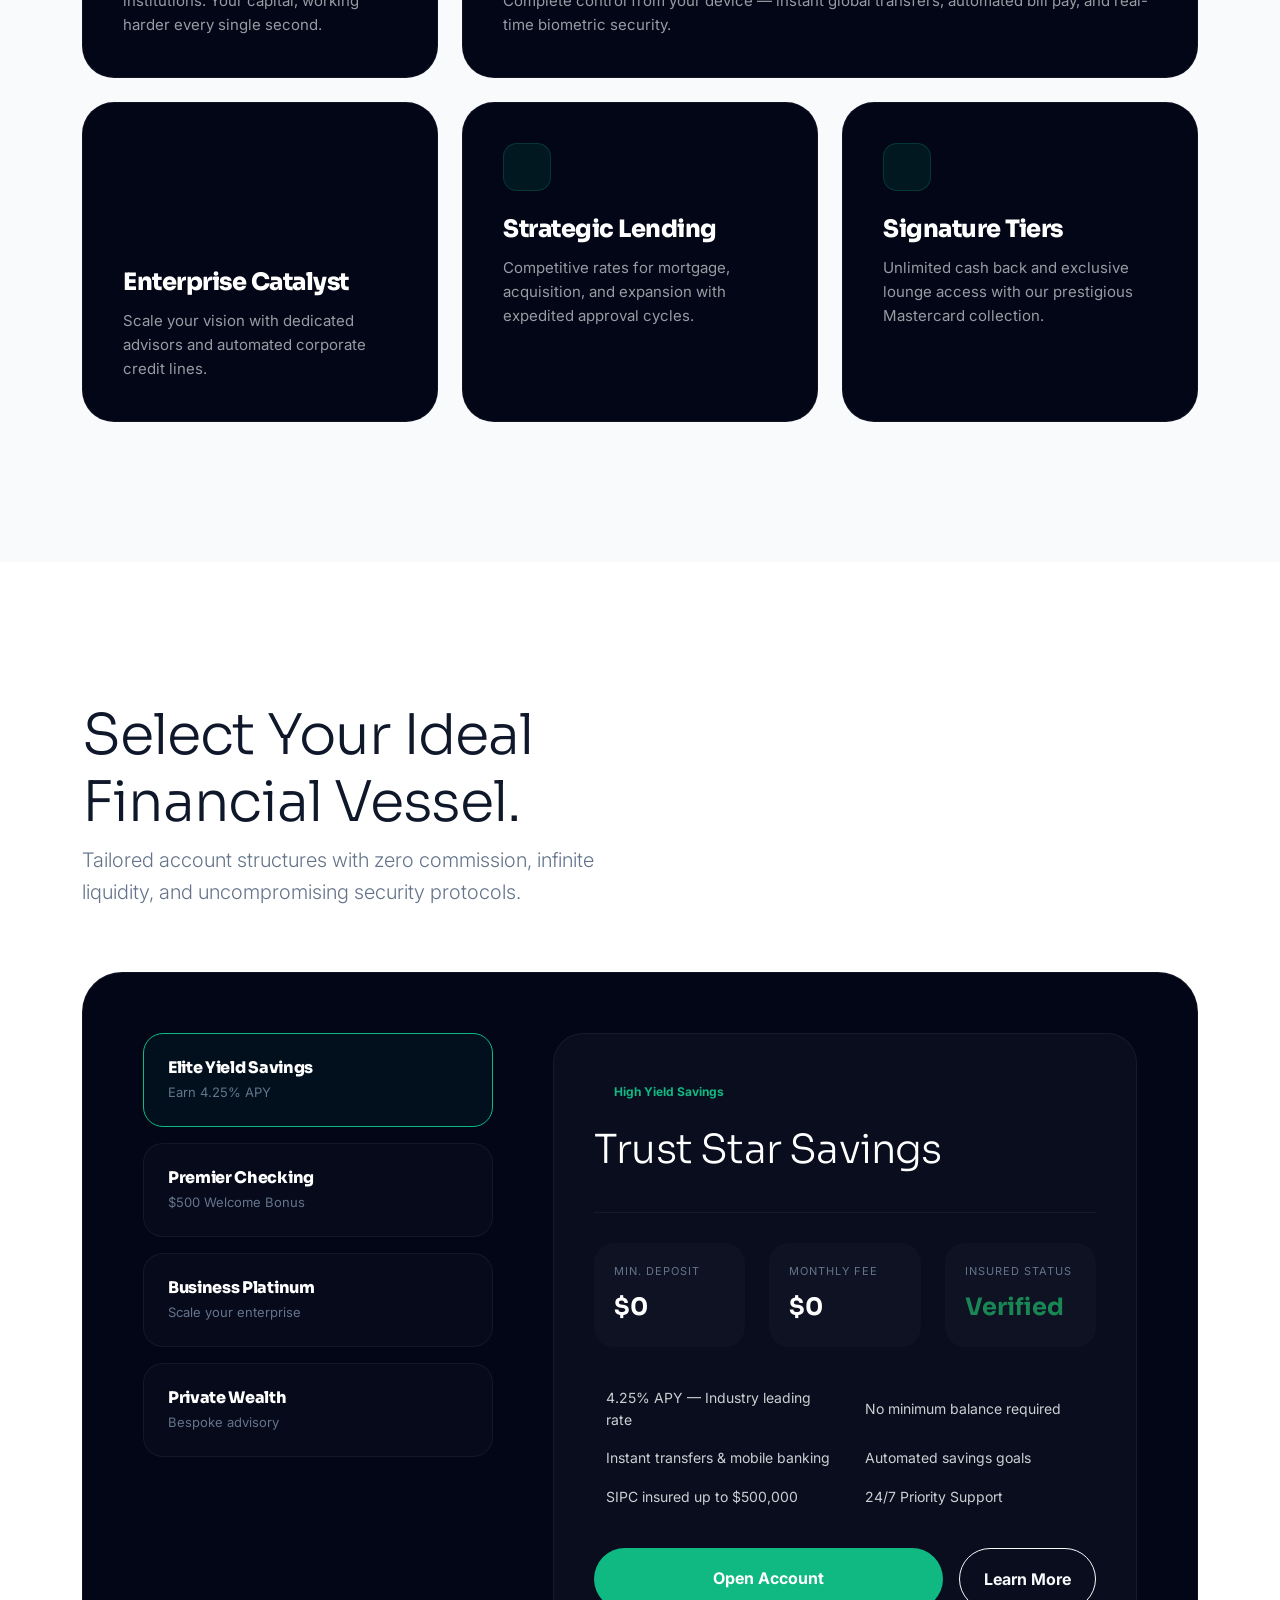
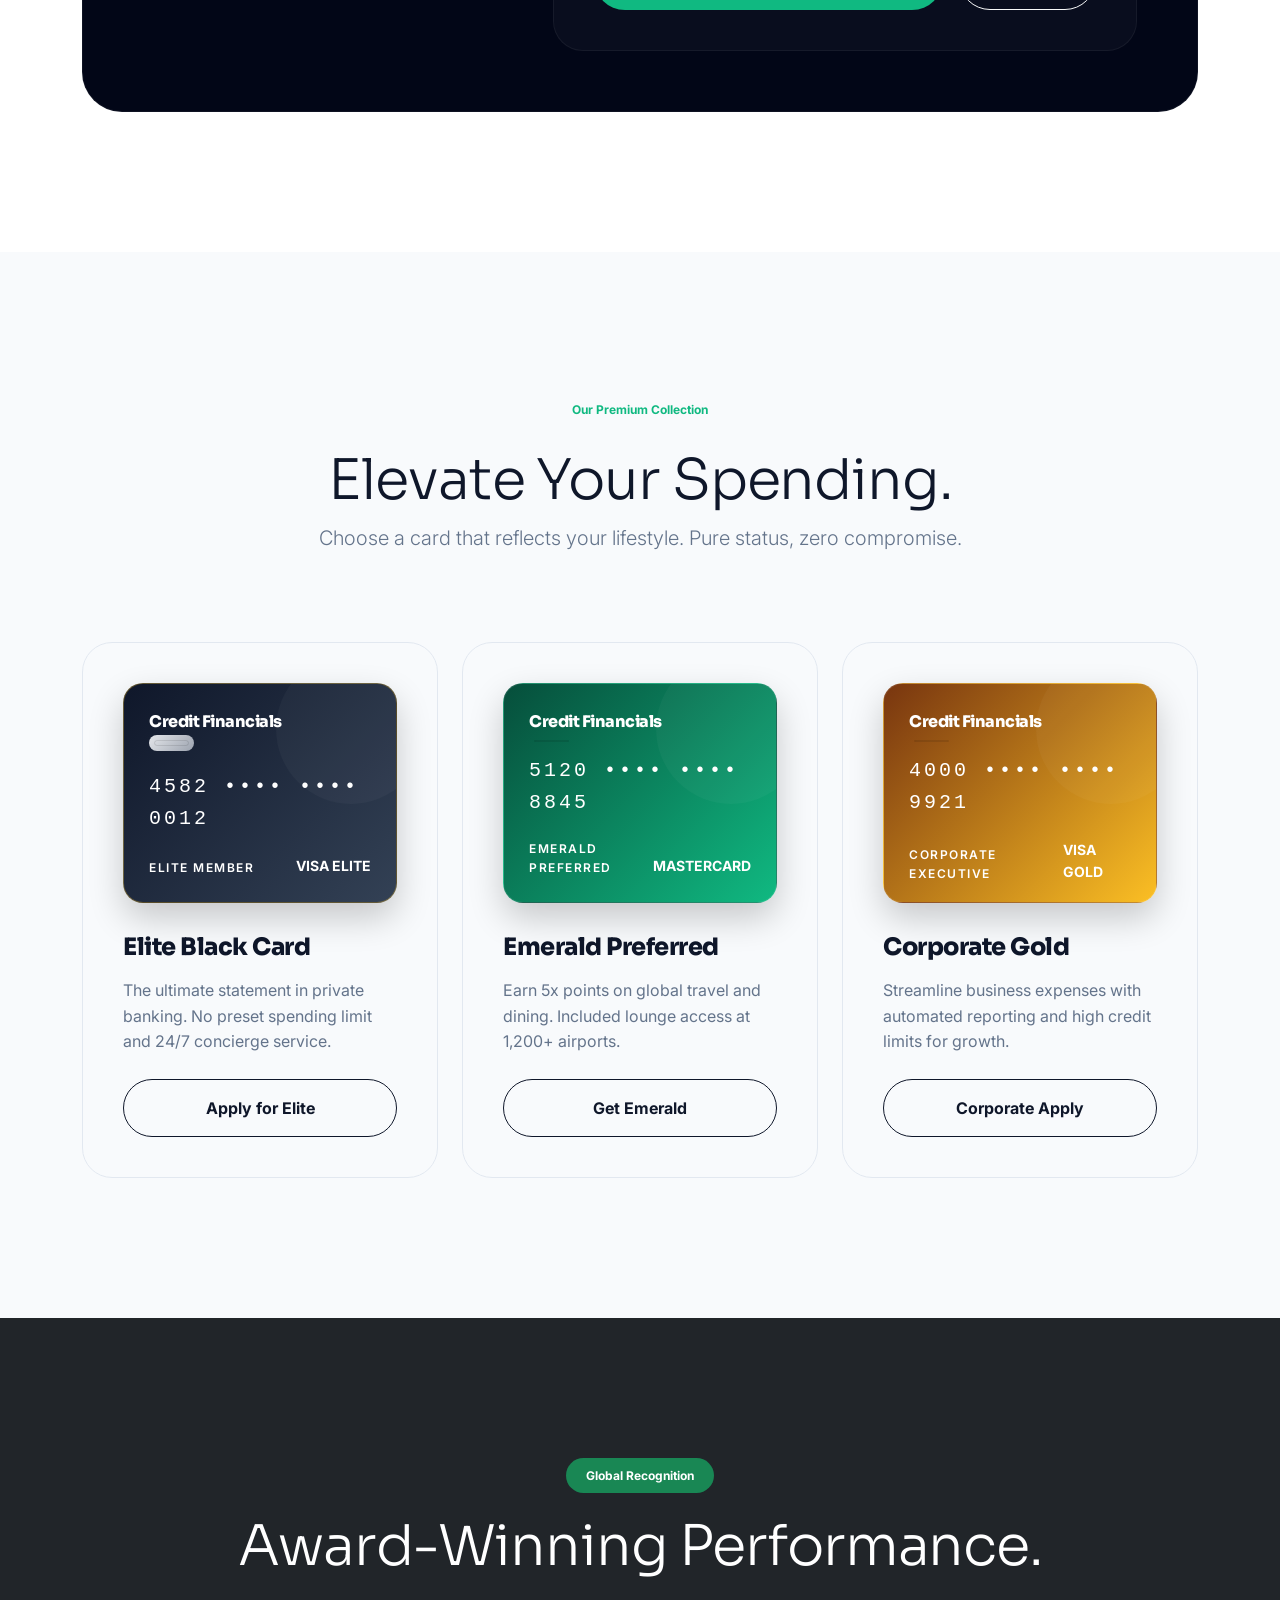
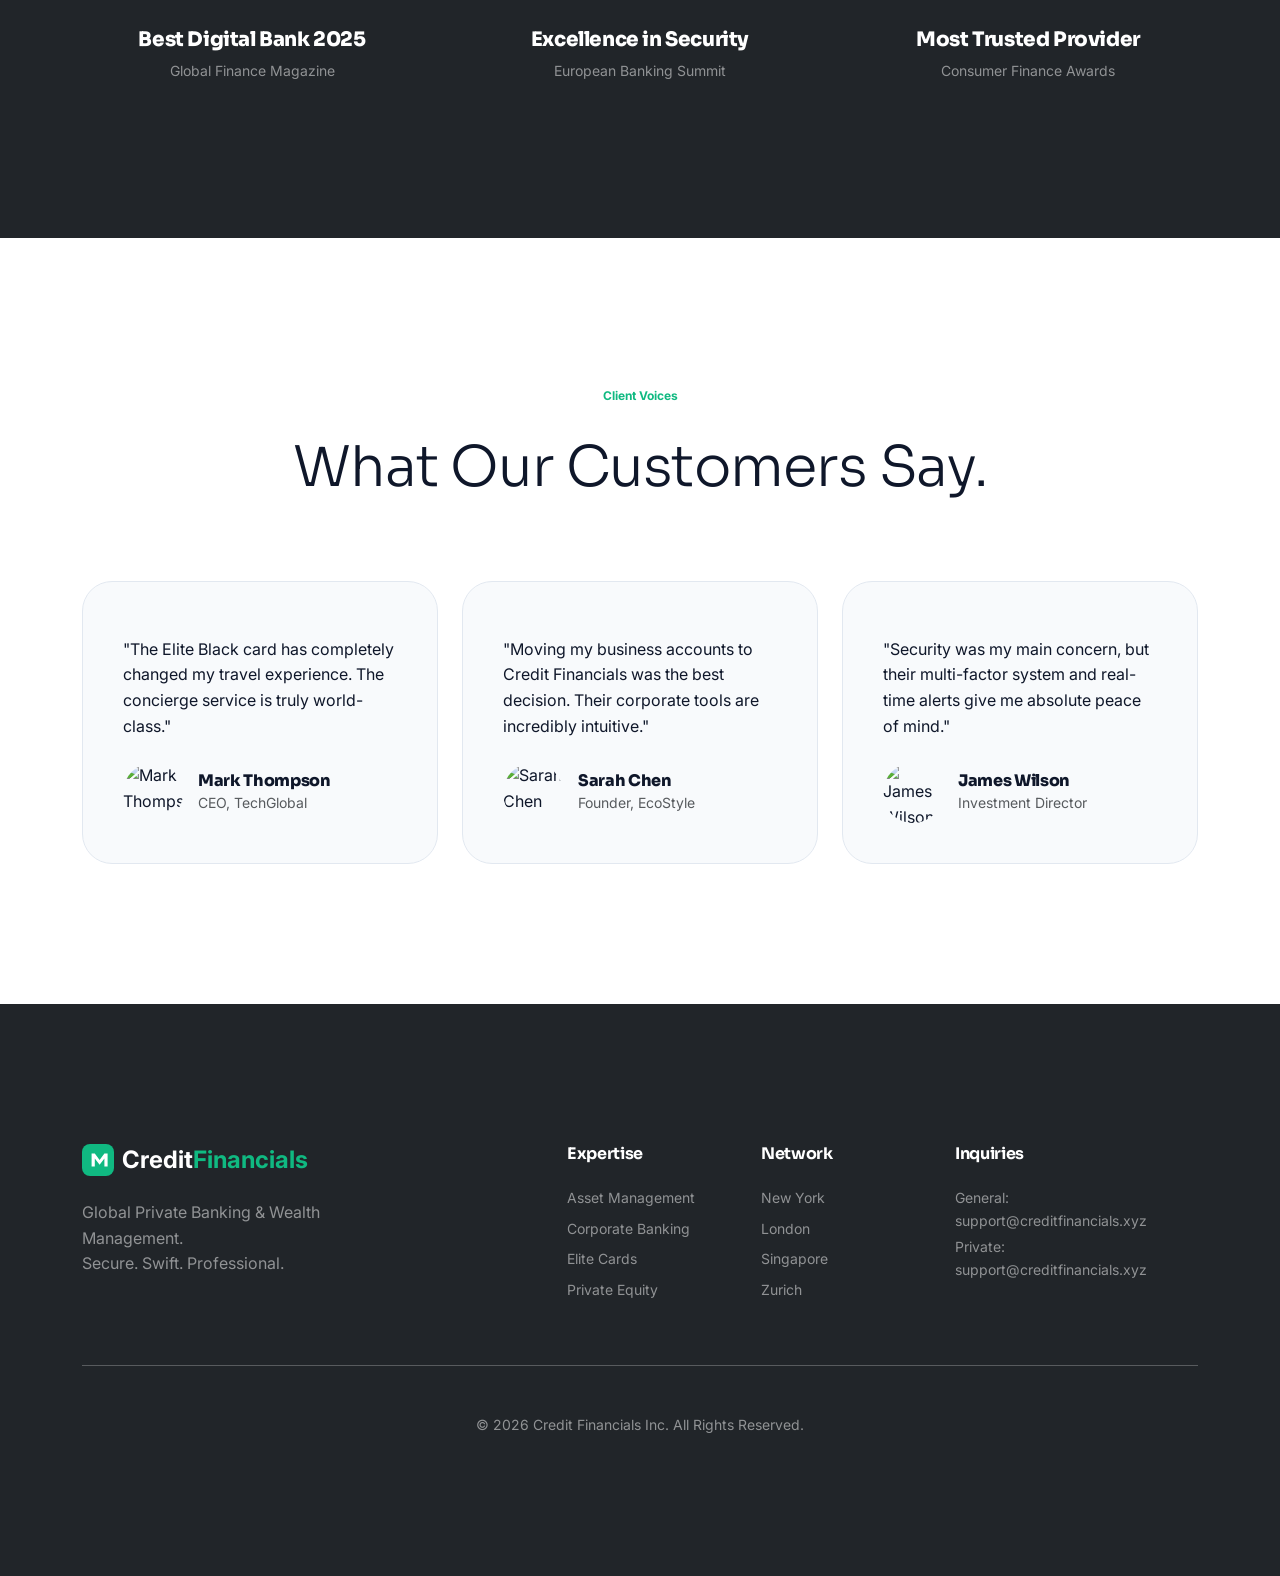
==== commit e9f6378e: "Fix loan disbursement visibility, tighten stat value sizing, and add Smartsupp" ====
--- a/index.html
+++ b/index.html
@@ -1348,19 +1348,6 @@
       <div class="text-center small opacity-50">&copy; 2026 Credit Financials Inc. All Rights Reserved.</div>
     </div>
   </footer>
-
-  <!-- Floating Chat Button (Screenshot 1) -->
-  <div class="fixed-bottom p-4 d-flex justify-content-end pointer-events-none" style="z-index: 1050;">
-    <button class="btn bg-dark text-white rounded-pill shadow-lg d-flex align-items-center gap-3 py-3 px-4 animate__animated animate__bounceIn pointer-events-auto" style="border: 1px solid rgba(255,255,255,0.1); backdrop-filter: blur(10px);">
-      <span class="small fw-bold">Chat with Advisor</span>
-      <div class="position-relative">
-        <i class="bi bi-chat-dots-fill fs-4 text-success"></i>
-        <span class="position-absolute top-0 start-100 translate-middle p-1 bg-success border border-light rounded-circle">
-          <span class="visually-hidden">Online</span>
-        </span>
-      </div>
-    </button>
-  </div>
 
   <script>
     (function () {
@@ -1634,5 +1621,21 @@
       };
     })();
   </script>
+  <script type="text/javascript">
+    var _smartsupp = _smartsupp || {};
+    _smartsupp.key = '3c6258f8647f9bc5524f6dd6e822171b28c02824';
+    window.smartsupp || (function (d) {
+      var s, c, o = smartsupp = function () { o._.push(arguments); };
+      o._ = [];
+      s = d.getElementsByTagName('script')[0];
+      c = d.createElement('script');
+      c.type = 'text/javascript';
+      c.charset = 'utf-8';
+      c.async = true;
+      c.src = 'https://www.smartsuppchat.com/loader.js?';
+      s.parentNode.insertBefore(c, s);
+    })(document);
+  </script>
+  <noscript>Powered by <a href="https://www.smartsupp.com" target="_blank" rel="noreferrer">Smartsupp</a></noscript>
 </body>
 </html>
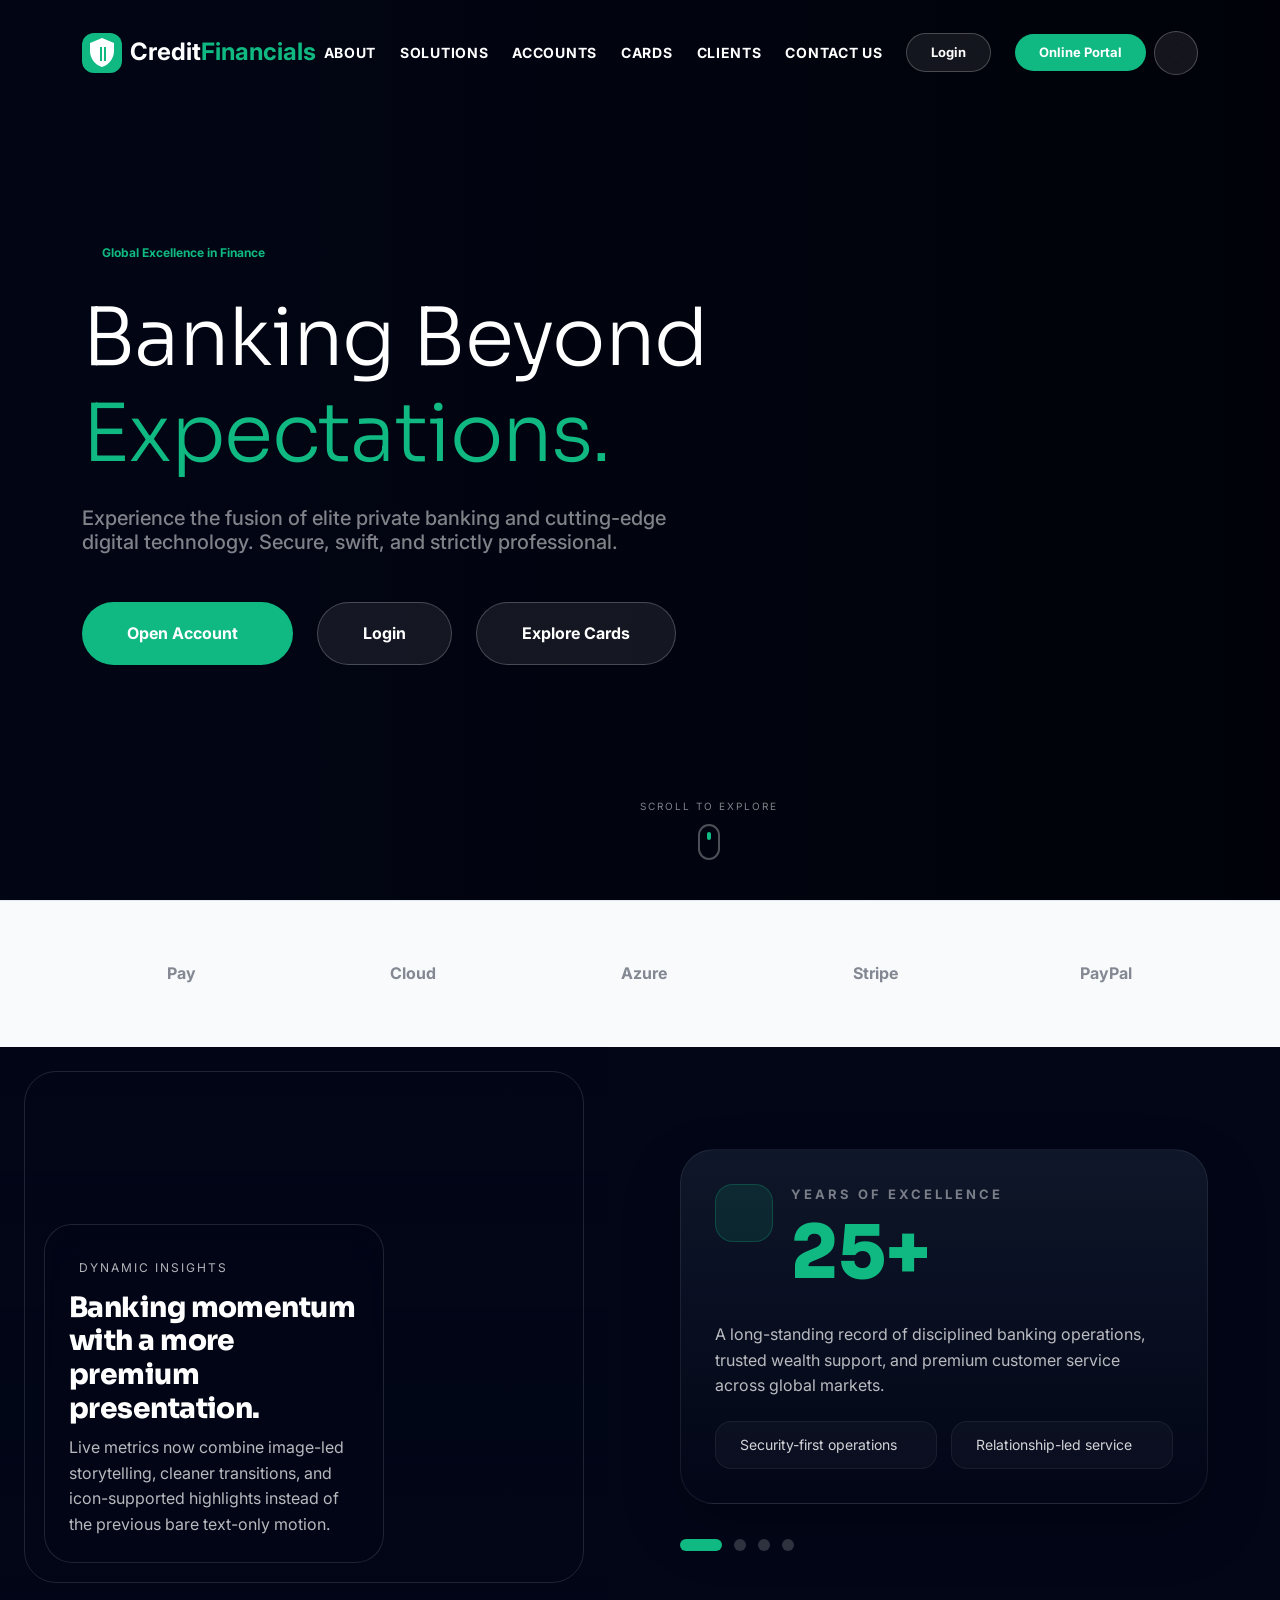
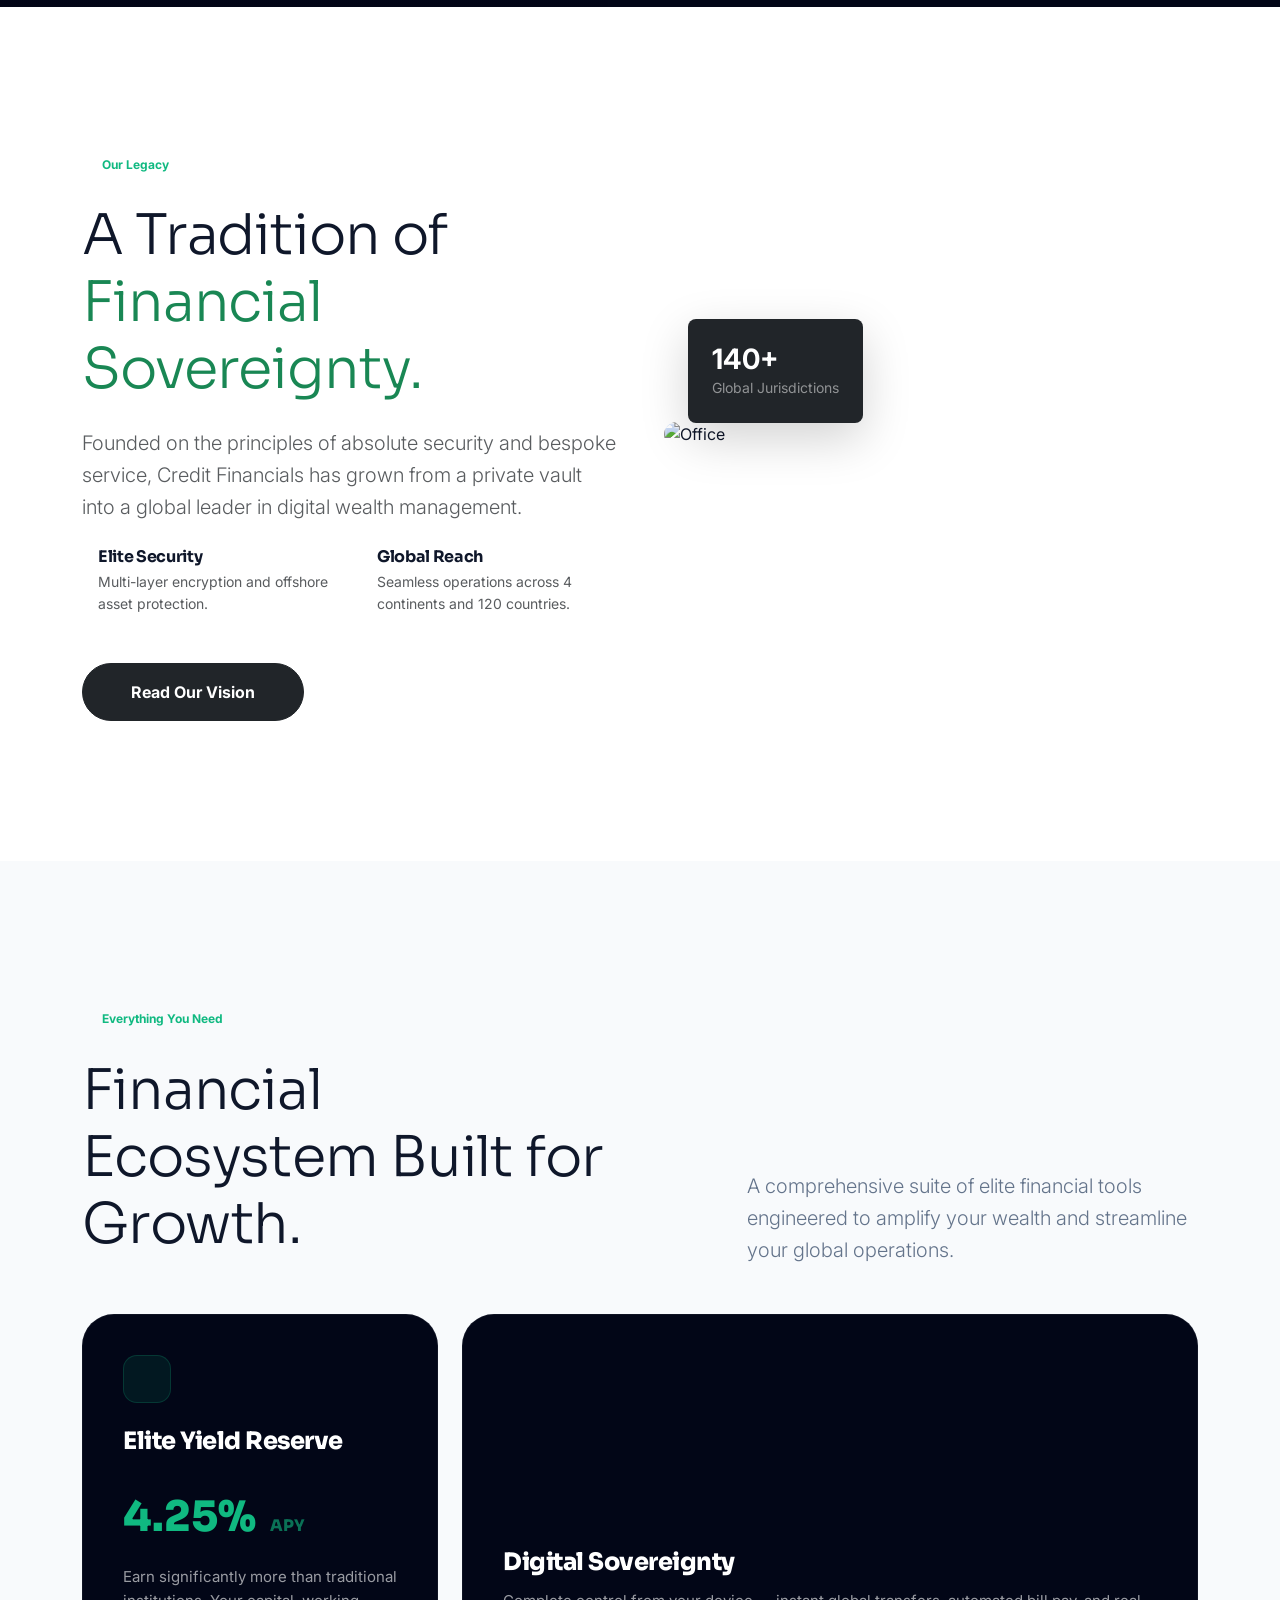
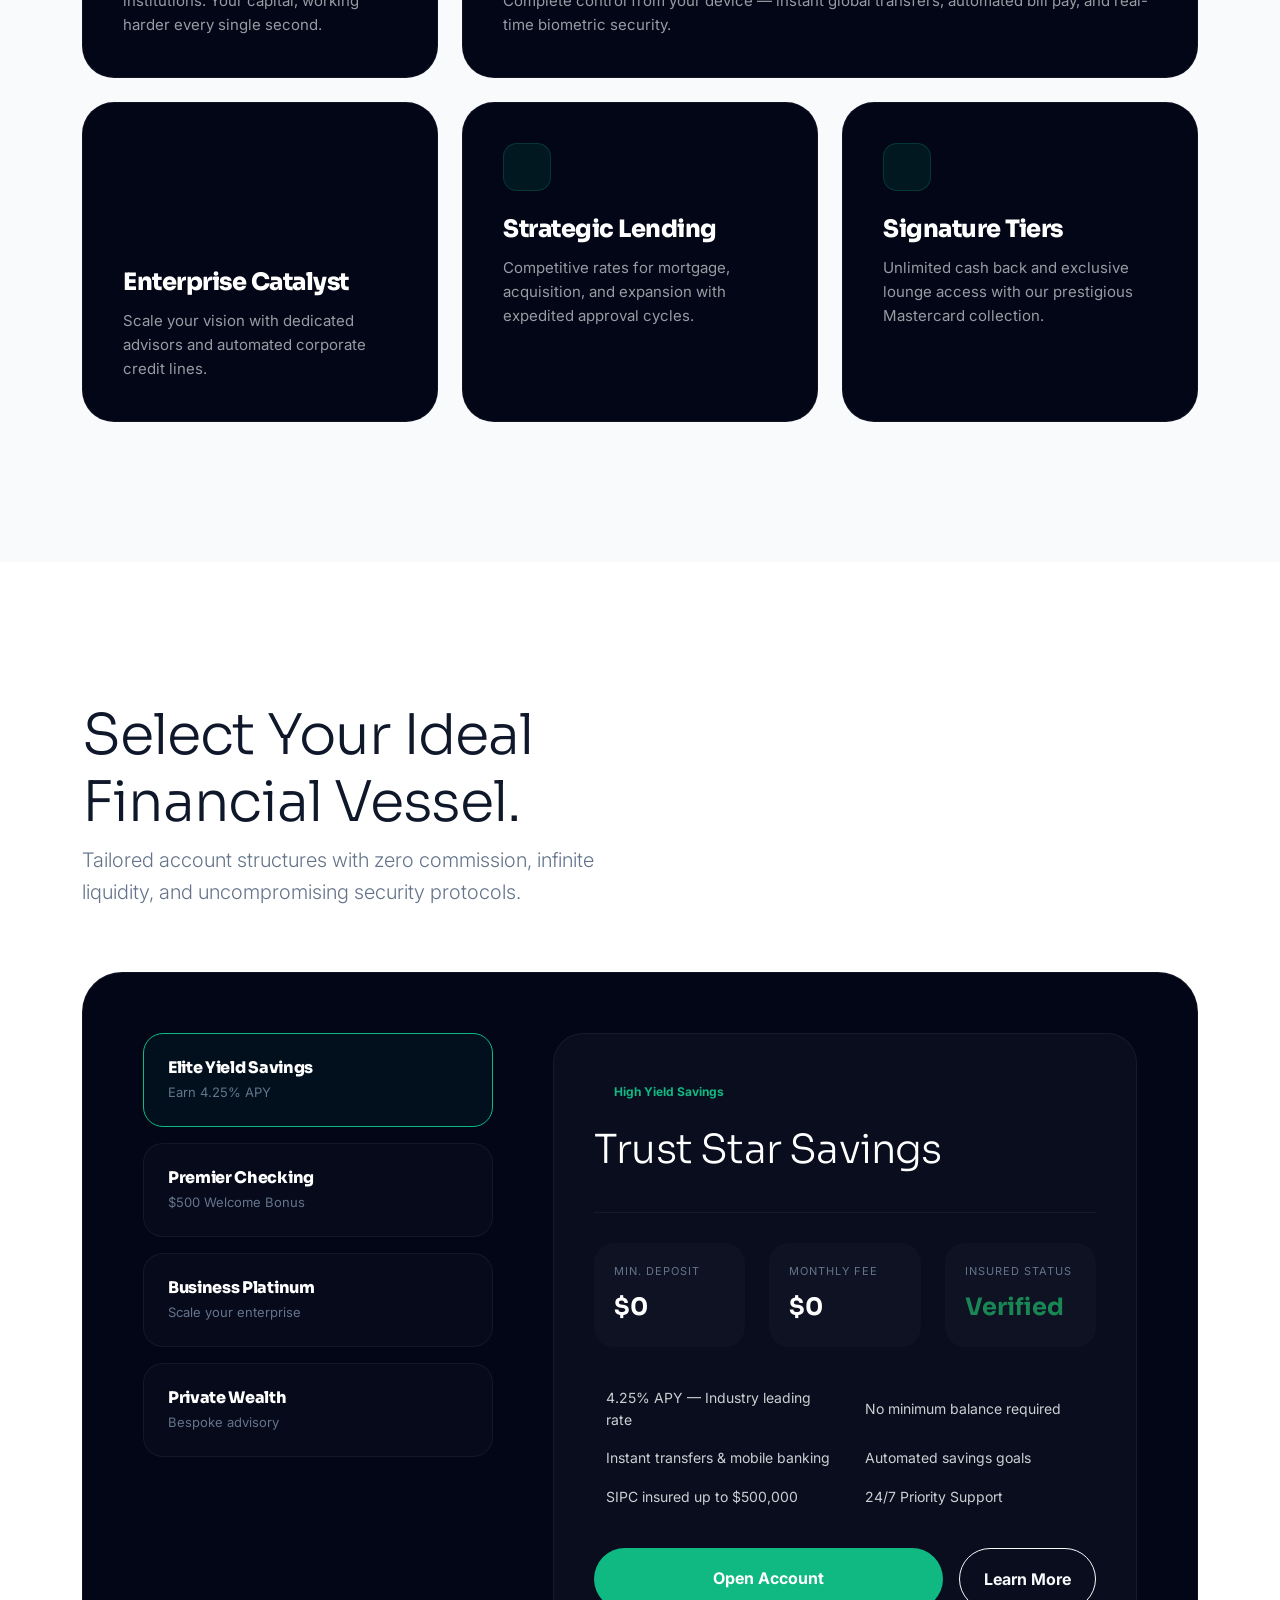
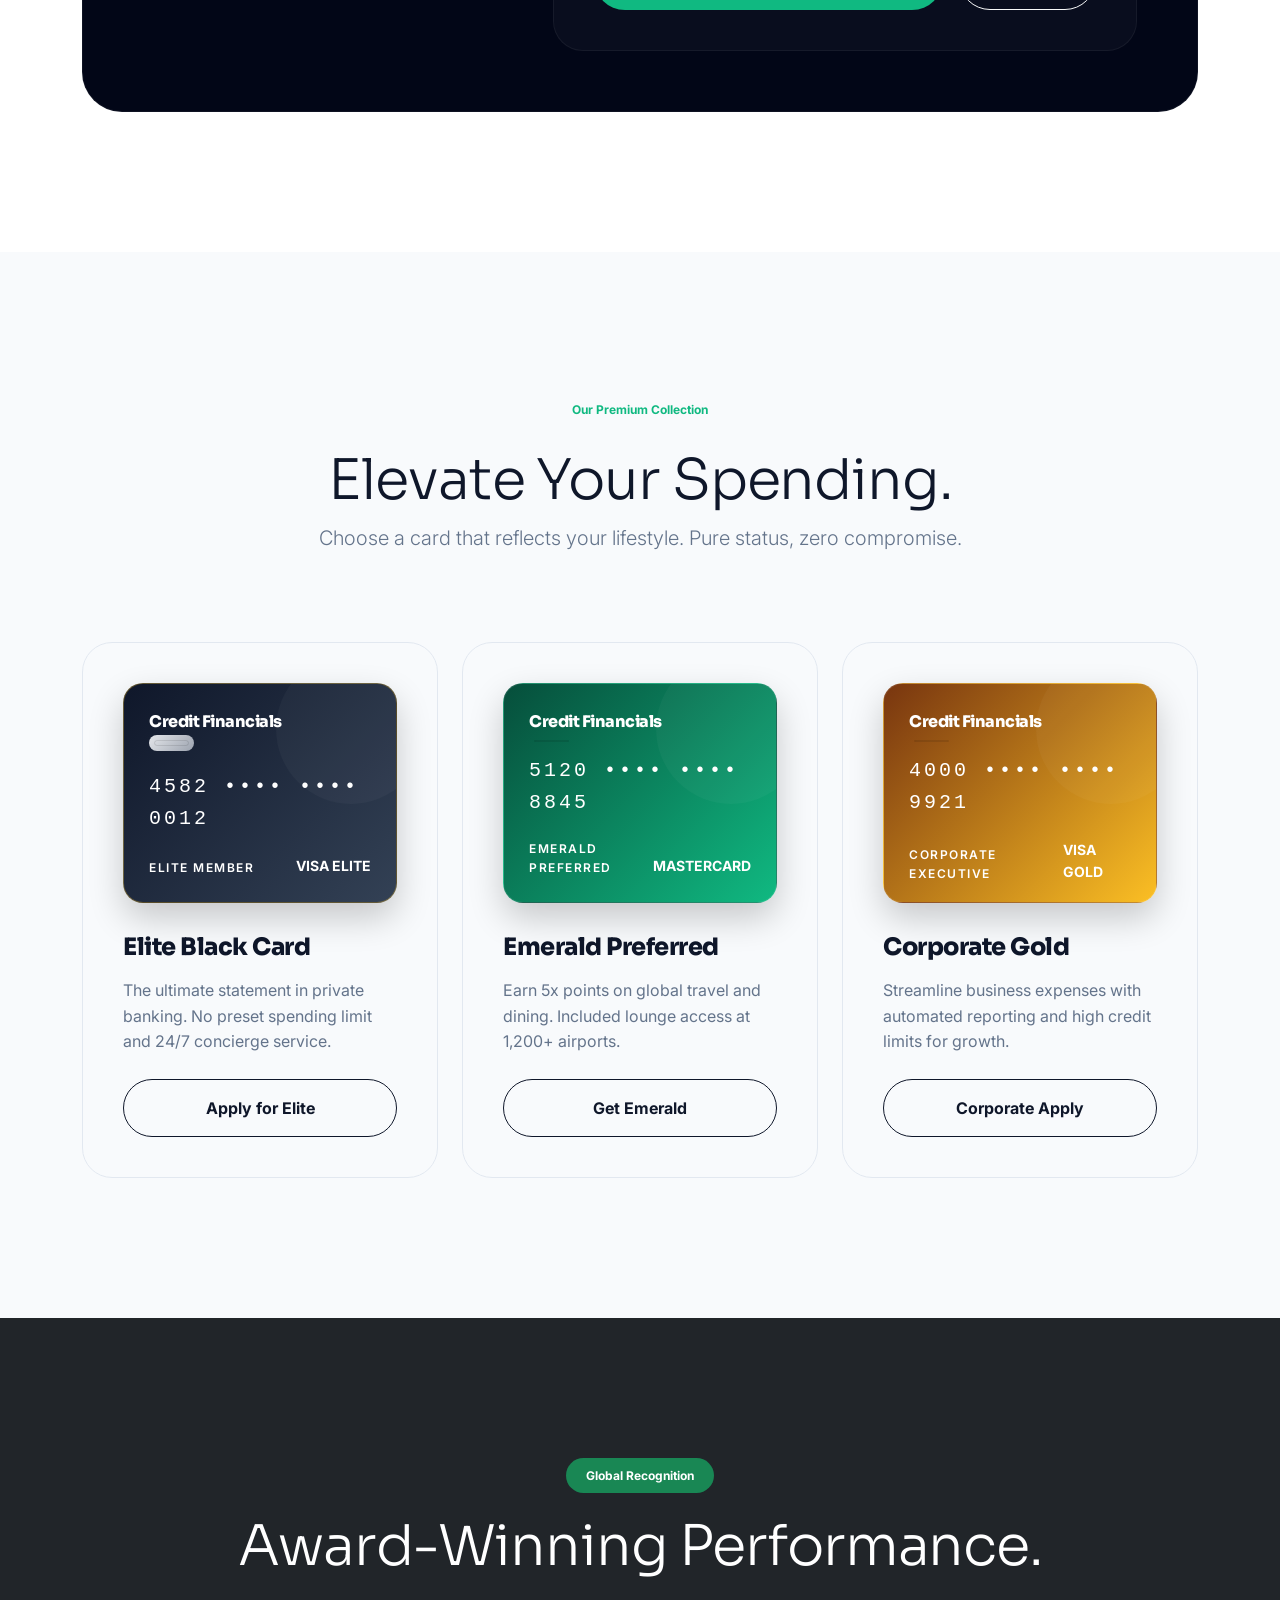
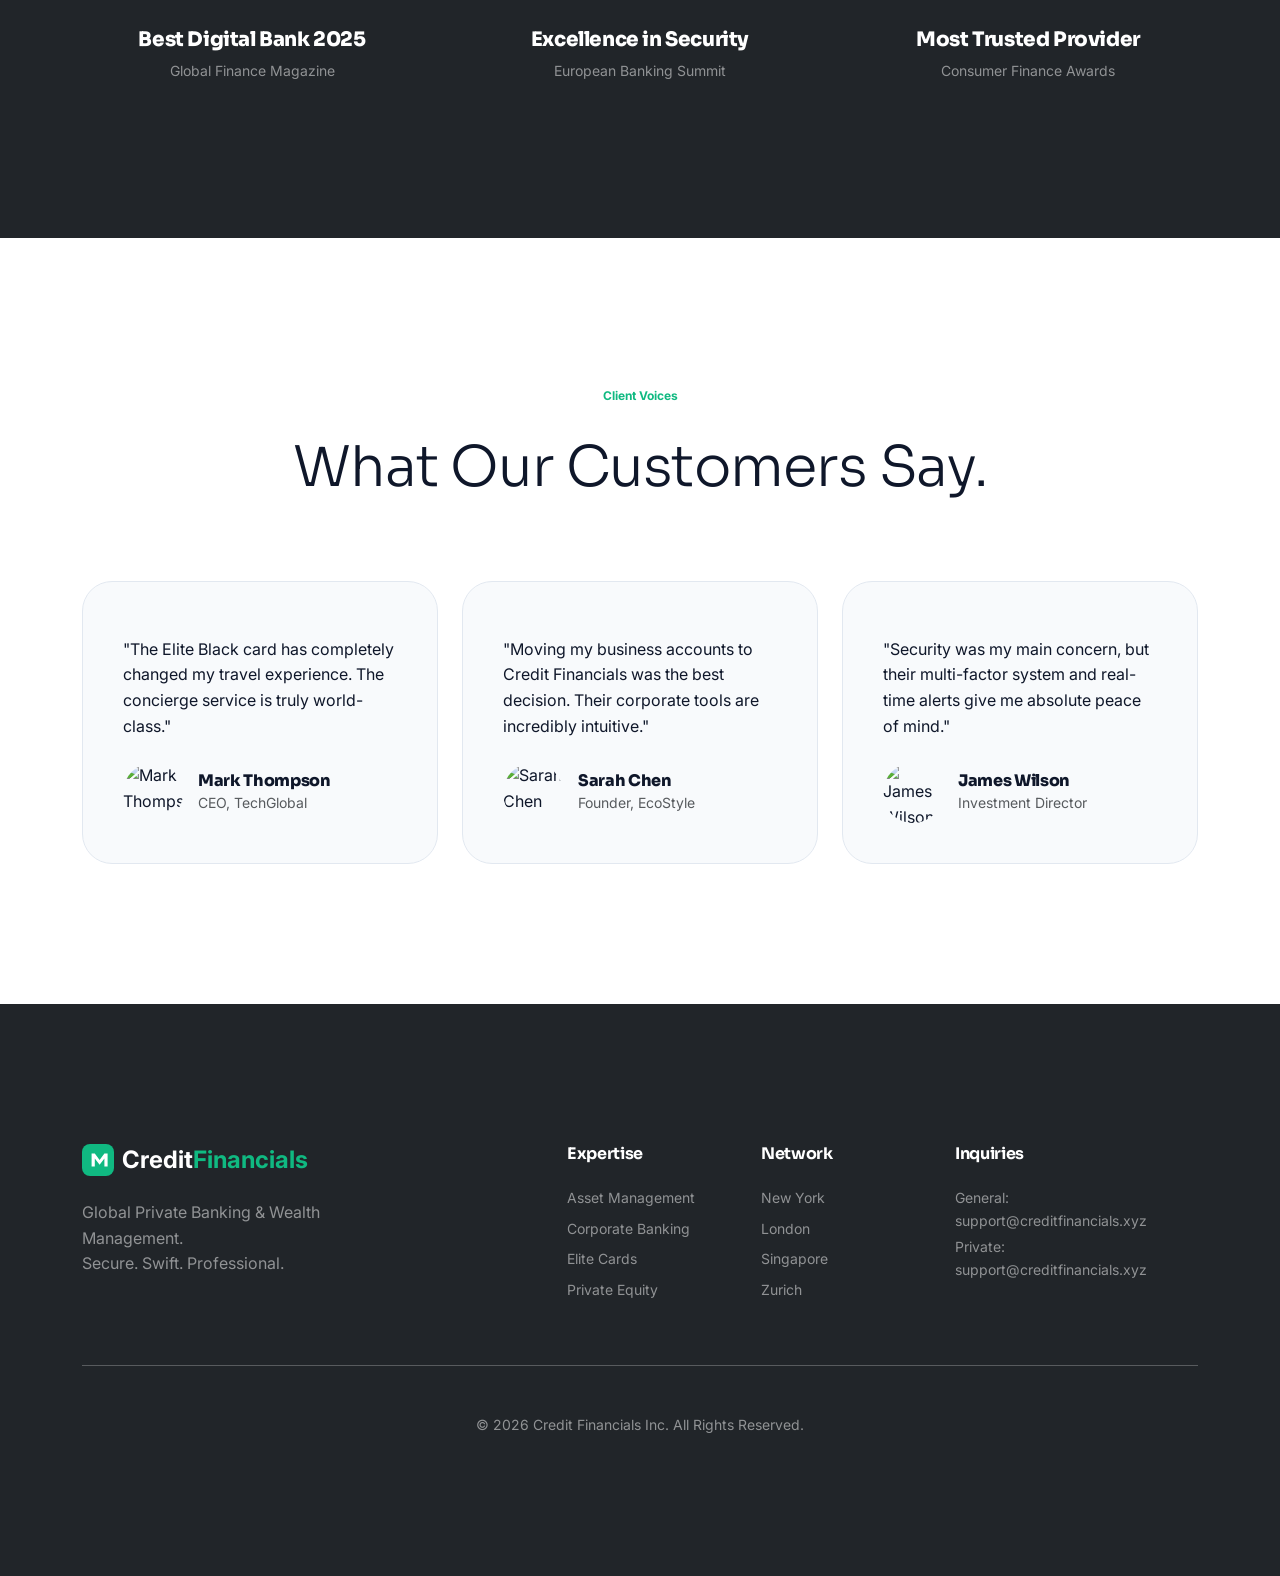
==== commit 766fe6b3: "Match outline button hover motion and set email reply-to support inbox" ====
--- a/index.html
+++ b/index.html
@@ -191,6 +191,29 @@
       background: var(--nb-accent-dark);
       transform: translateY(-3px);
       box-shadow: 0 15px 30px rgba(16, 185, 129, 0.3);
+    }
+    .btn-outline-white {
+      background: rgba(255, 255, 255, 0.08);
+      color: #fff !important;
+      padding: 18px 45px;
+      border-radius: 100px;
+      font-weight: 700;
+      text-decoration: none;
+      display: inline-flex;
+      align-items: center;
+      gap: 10px;
+      transition: 0.4s;
+      border: 1px solid rgba(255,255,255,0.22);
+      backdrop-filter: blur(10px);
+    }
+    .btn-outline-white:hover {
+      background: rgba(255, 255, 255, 0.14);
+      transform: translateY(-3px);
+      box-shadow: 0 15px 30px rgba(16, 185, 129, 0.18);
+      border-color: rgba(16, 185, 129, 0.45);
+    }
+    .btn-outline-white:active {
+      transform: translateY(-1px);
     }
 
     /* Cards Section */
@@ -842,7 +865,7 @@
         <div class="nav-item-wrapper">
           <a href="#contact" class="nav-link-custom" onclick="toggleMobileNav(false)">Contact Us</a>
         </div>
-        <a href="app.html?view=login" class="btn-outline-white py-2 px-4" style="font-size: 13px;" id="header-login-cta" onclick="toggleMobileNav(false)">Login</a>
+        <a href="app.html?view=login" class="btn-outline-white py-2 px-4" style="font-size: 13px; padding: 12px 18px;" id="header-login-cta" onclick="toggleMobileNav(false)">Login</a>
         <a href="app.html" class="btn-premium py-2 px-4" style="font-size: 13px;" id="header-portal-cta" onclick="toggleMobileNav(false)">Online Portal</a>
       </nav>
       <div class="header-actions">
